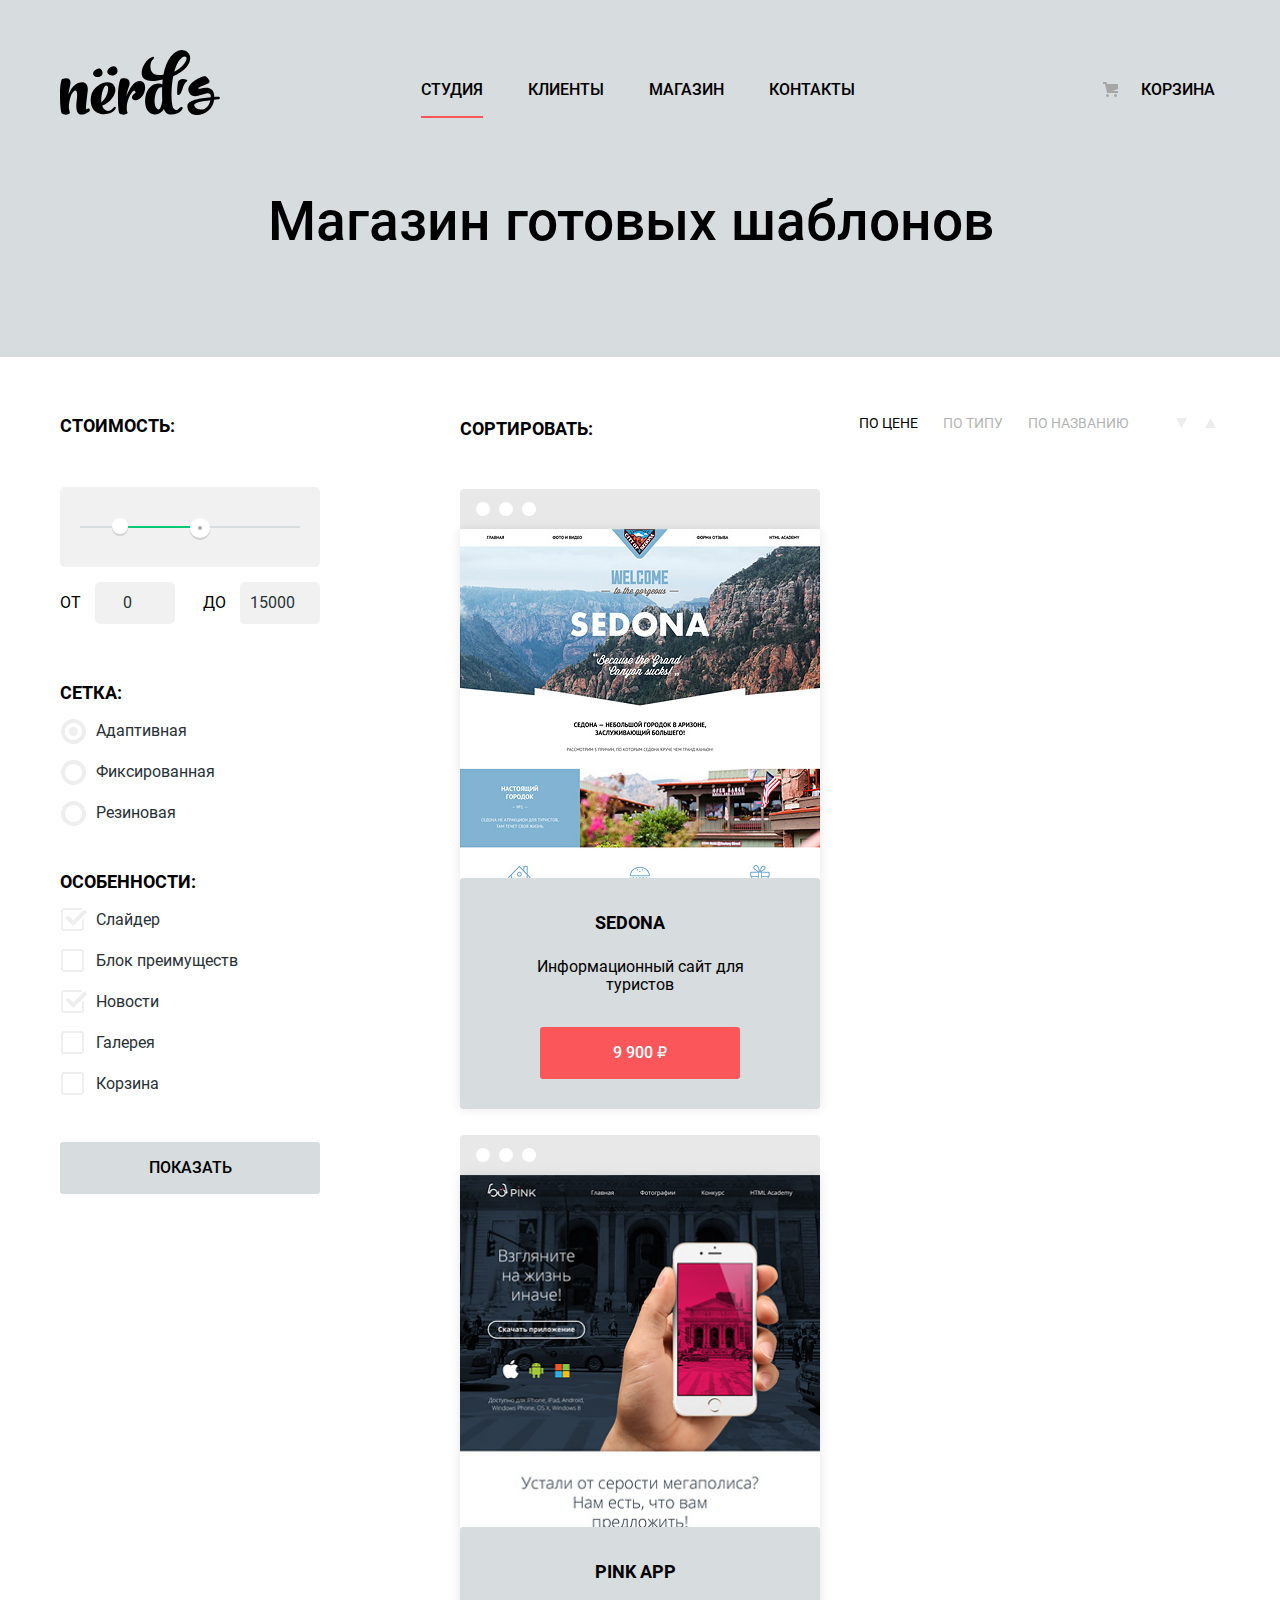
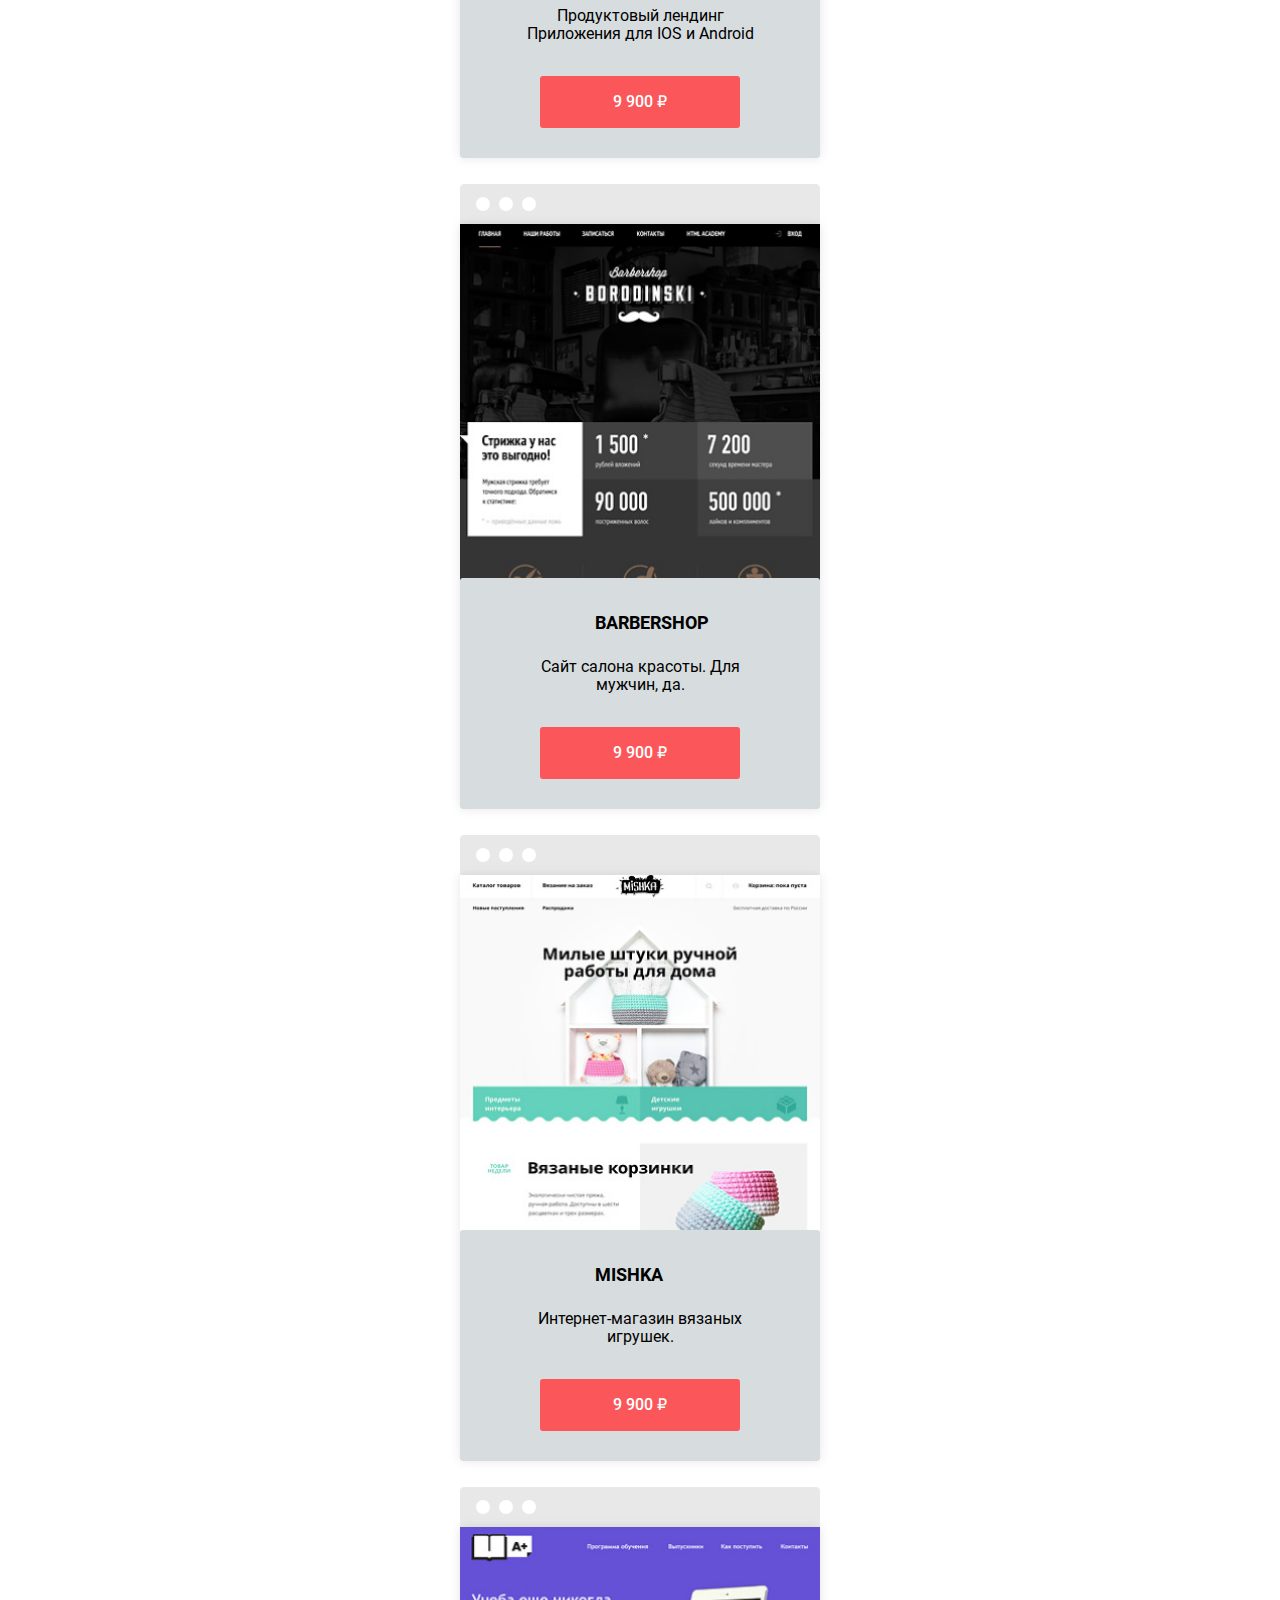
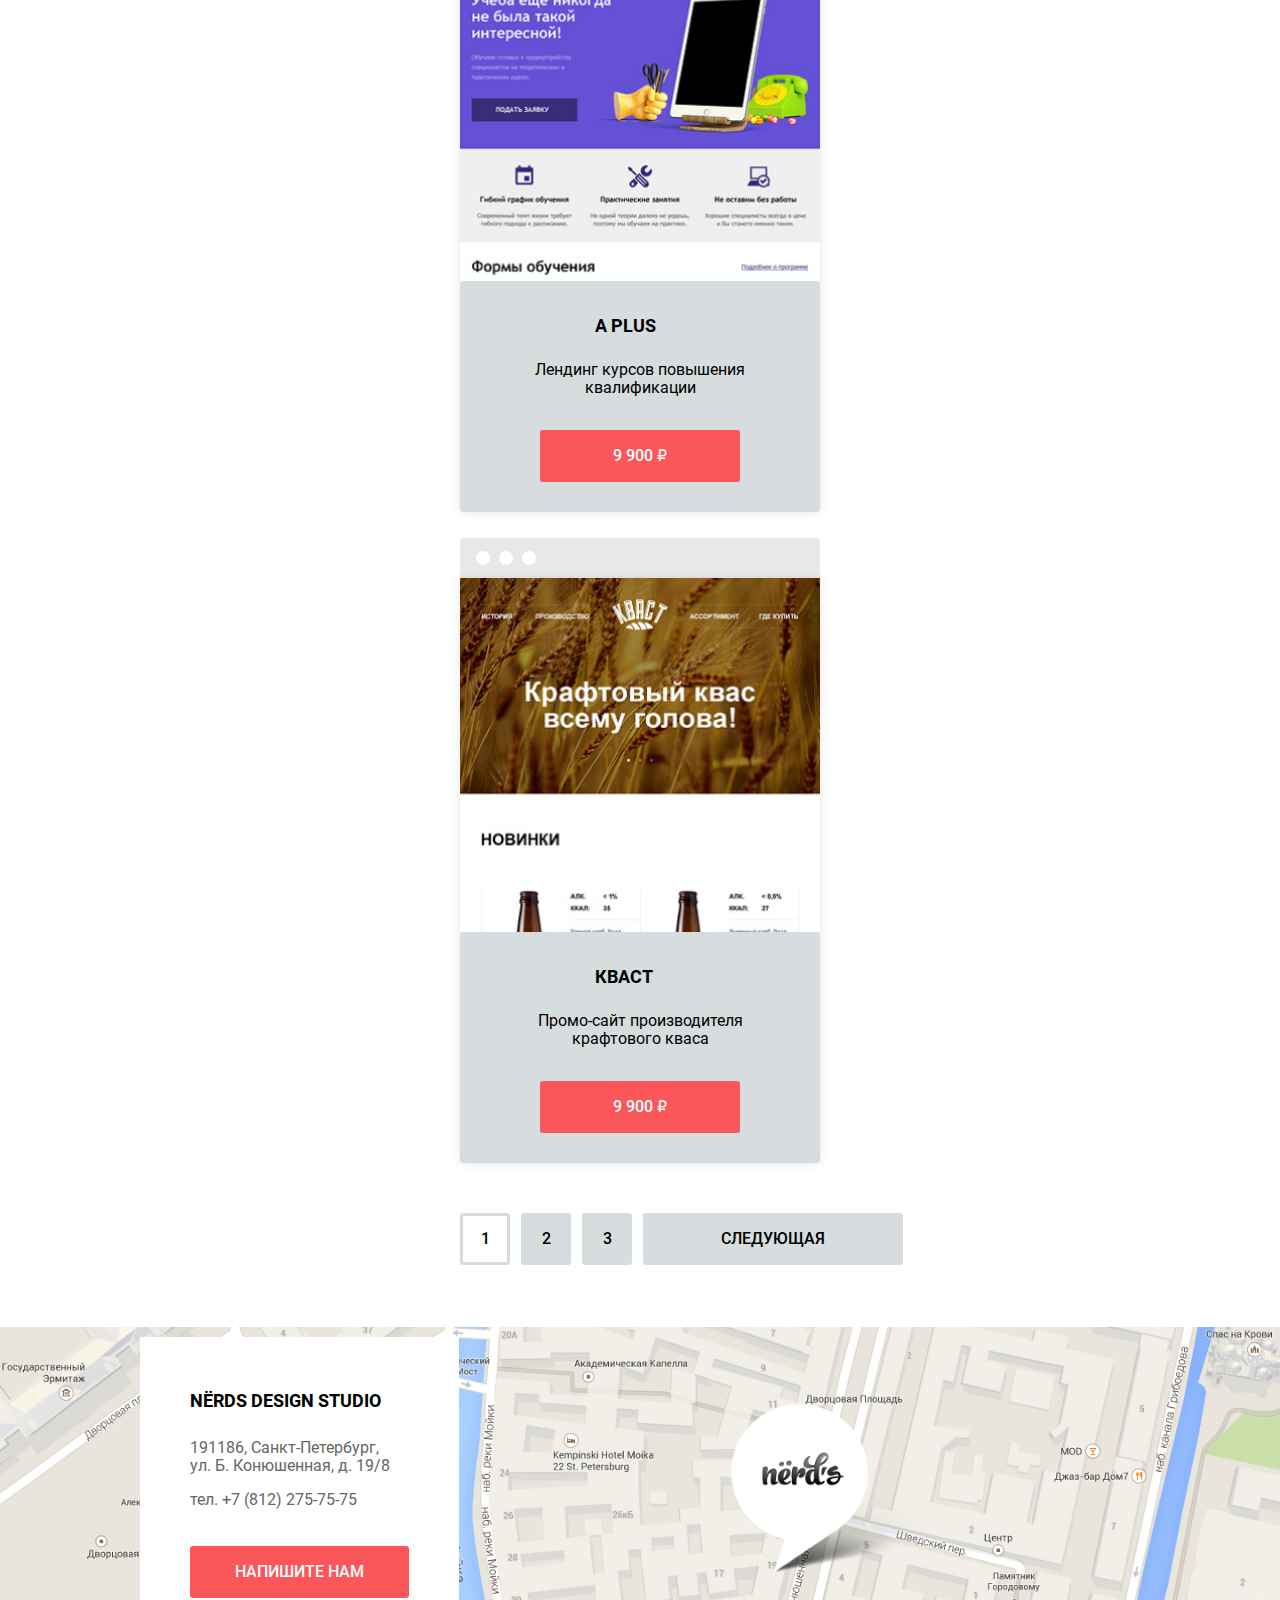
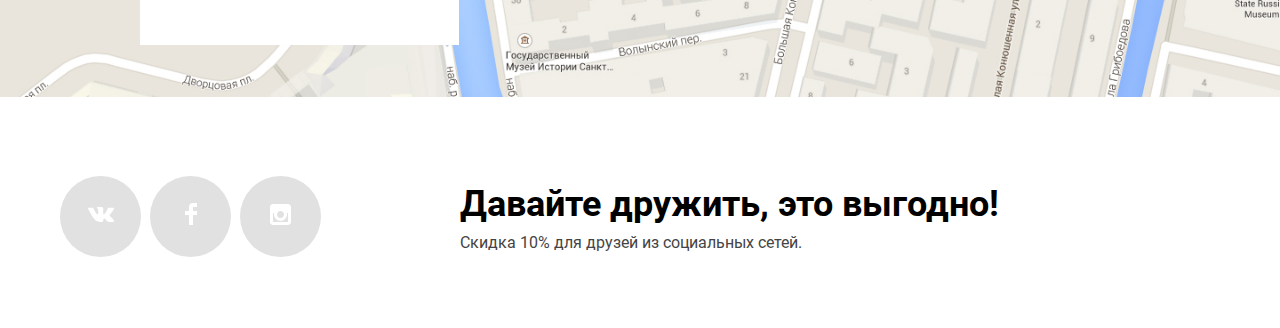
==== inner.html @ bb7cb097 "nerds06/10/20" ====
<!DOCTYPE html>
<html class="page" lang="ru">

<head>
  <meta charset="utf-8">
  <meta name="viewport" content="width=device-width, initial-scale=1">
  <title>HTML Academy: Nerds</title>
  <!-- <link href="https://fonts.googleapis.com/css2?family=Roboto:wght@400;500;700&display=swap" rel="stylesheet">  -->
  <link href="css/normalize.css" rel="stylesheet">
  <link href="css/style.css" rel="stylesheet">
</head>

<body>
  <div class="page-body">
    <header class="inner-main-header">
      <div class="width-wrapper">
        <nav class="main-navigation">
          <a class="logo" href="index.html">
            <svg width="160" height="66" xmlns="http://www.w3.org/2000/svg">
              <g>
                <title>background</title>
                <rect fill="none" id="canvas_background" height="402" width="582" y="-1" x="-1" />
              </g>
              <g>
                <title>Layer 1</title>
                <path id="svg_1" fill="black"
                  d="m48.031,24.783c3.651,3.974 11.616,0.375 9.031,-4.922c-1.726,-3.556 -4.312,-2.731 -6.158,-1.82c-3.696,1.779 -4.395,5.047 -2.873,6.742zm-5.926,-2.781c2.376,4.866 -4.937,8.171 -8.292,4.521c-1.398,-1.555 -0.755,-4.56 2.636,-6.193c1.697,-0.836 4.073,-1.596 5.656,1.672zm115.831,28.372c-1.221,0.1592 -2.494,0.2685 -3.715,0.3734l-0.042,0.0036l0,0.056c-2.415,17.364 -26.188,20.231 -26.779,6.599c-0.269,-6.167 11.593,-7.95 23.398,-9.088c0.209,-5.4068 -3.565,-4.1946 -8.15,-2.7221c-4.819,1.5478 -10.533,3.3831 -13.458,-1.8789c-5.019,-9.025 14.632,-17.938 16.728,-16.102c6.353,5.5616 3.482,6.5913 -1.191,8.2674l-0.188,0.0676c-9.49,3.41 -5.791,4.107 -4.511,3.726c7.569,-2.253 14.366,-1.04 14.312,8.317c0.615,-0.0511 1.217,-0.0905 1.814,-0.1296l0,0c0.653,-0.0427 1.298,-0.085 1.943,-0.1414c2.306,-0.215 2.467,2.435 -0.161,2.652zm-7.514,0.756c-9.124,1.028 -17.013,2.436 -16.153,5.355c1.716,5.573 13.577,6.818 16.153,-5.355zm-32.632,-16.9c-0.815,5.65 -0.794,11.651 -0.112,11.688c0.334,0.019 2.304,-0.346 2.939,-1.507c0.609,-1.1176 1.177,-2.6567 1.771,-4.27l0,-0.0001l0,0l0,-0.0001l0,-0.0001l0,-0.0001l0,-0.0001c1.198,-3.2498 2.507,-6.8008 4.495,-7.8165c2.842,-1.451 -8.088,-5.045 -9.093,1.906zm-88.907,28.436c-7.919,5.338 -14.219,4.159 -12.212,-10.848c1.45,-10.904 -0.948,-11.521 -3.122,-9.442c-2.845,2.697 -4.628,9.723 -4.684,16.412c0.25823,1.6071 0.59328,3.2009 1.004,4.776c0.334,1.63 -4.907,3.315 -7.974,1.011c-1.058,-0.785 -1.895,-8.71 -1.895,-19.444c0,-8.824 1.171,-14.895 2.23,-15.175c8.029,-2.191 9.312,1.348 7.583,7.981c-0.68763,2.5973 -1.15429,5.2481 -1.395,7.924c1.673,-4.664 4.071,-8.485 6.803,-10.173c7.416,-4.664 13.605,-2.473 12.434,6.801c-2.007,16.58 -2.174,18.827 -0.39,17.535c2.231,-1.574 3.68,1.238 1.618,2.642zm12.883,2.476c5.41,0.619 11.041,-1.068 13.216,-4.552c1.839,-2.923 0.334,-3.935 -1.785,-1.575c-4.46,5.116 -9.088,2.811 -11.039,-2.36l0.502,-0.168c9.422,-3.766 15.332,-13.994 11.597,-19.783c-5.131,-7.981 -21.188,-0.844 -23.196,10.341c-1.84,10.341 2.955,17.254 10.705,18.097zm-0.389,-11.97c5.855,-4.159 7.806,-13.32 6.189,-15.905c-1.728,-2.697 -5.074,1.517 -6.245,11.746c-0.111,1.461 -0.111,2.865 0.056,4.159zm35.748,-2.121c2.063,-0.675 4.369,-2.552 5.966,-5.059c0.447,-0.703 0.823,-1.335 1.339,-2.98c-0.0625,0.1991 -0.0385,0.1084 0.0209,-0.1167c0.1079,-0.409 0.333,-1.2618 0.3691,-1.6243c0,-0.056 0.056,-0.339 0.112,-0.449c1.225,-6.857 -3.011,-10.736 -8.867,-7.813c-3.289,1.629 -7.359,7.813 -9.812,14.501c0.613,-3.598 1.672,-7.026 2.843,-10.399c2.007,-5.957 -1.728,-8.992 -8.14,-7.249c-1.06,0.281 -3.011,8.093 -3.011,16.917c0,10.734 0.558,16.916 1.617,17.704c3.066,2.36 8.53,0.618 7.973,-0.956c-0.2161,-0.5979 -0.3796,-1.1986 -0.5424,-1.7967l-0.0156,-0.0573c0,-0.169 0,-0.338 -0.055,-0.506c-1.061,-6.971 3.011,-16.635 6.356,-19.221c0.892,-0.731 2.118,-0.225 2.286,1.686c-2.732,1.349 -3.624,3.71 -3.624,4.721c0,2.754 2.787,3.428 5.185,2.698z"
                  clip-rule="evenodd" fill-rule="evenodd" />
                <path id="svg_2" fill="black"
                  d="m113.207,27.161c-0.481,2.4929 -0.853,5.0056 -1.115,7.531c-1.059,10.06 -0.612,18.996 0.613,22.986c0.726,2.137 3.457,4.946 6.078,2.023c2.843,-3.203 5.967,-1.349 2.174,2.416c-2.34,2.305 -6.689,3.878 -11.039,3.428c-3.123,-0.393 -5.018,-2.415 -6.134,-5.505c-0.444,0.898 -0.947,1.685 -1.56,2.302c-2.119,2.193 -4.6851,3.43 -7.9741,3.092c-6.637,-0.73 -10.538,-7.923 -8.699,-18.153c1.952,-10.791 11.3191,-14.725 16.7281,-11.857c0.112,-1.349 0.223,-2.699 0.335,-4.104c0.027,-0.1405 0.041,-0.281 0.055,-0.4215c0.014,-0.1405 0.027,-0.281 0.055,-0.4215c-1.645,0.3617 -3.3,0.6805 -4.9621,0.956c-23.975,3.99 -15.722,-15.569 -9.868,-20.683c6.6361,-5.733 7.36,-1.855 5.297,-0.562c-3.68,2.36 -5.297,15.905 5.241,15.905c1.7291,0 3.3461,-0.112 4.9621,-0.281c3.291,-18.322 13.271,-27.203 21.356,-24.28c8.976,3.26 8.029,17.535 -11.543,25.629zm-10.928,24.393c-0.224,-3.542 -0.224,-7.532 -0.167,-11.636c0,-0.2604 0.015,-0.5206 0.029,-0.7731c0.014,-0.2381 0.027,-0.4695 0.027,-0.6879c-3.3461,-1.518 -6.6351,3.653 -7.4731,10.792c-0.946,8.373 2.7881,12.813 4.908,10.791c1.6171,-1.631 2.4531,-6.803 2.6761,-8.486zm24.086,-43.165c-1.784,-2.642 -8.307,0.562 -12.098,14.332c9.535,-4.554 13.326,-12.422 12.098,-14.332z"
                  clip-rule="evenodd" fill-rule="evenodd" />
              </g>
            </svg>
          </a>
          <ul class="site-navigation">
            <li>
              <a href="index.html" class="main-menu-items current-page">Студия</a>
            </li>
            <li>
              <a href="" class="main-menu-items">Клиенты</a>
            </li>
            <li>
              <a href="" class="main-menu-items">Магазин</a>
            </li>
            <li>
              <a href="" class="main-menu-items contacts">Контакты</a>
            </li>
            <li>
              <a href="" class="main-menu-items cart">Корзина</a>
            </li>
          </ul>
        </nav>
        <p class="header-item">Магазин готовых шаблонов</p>
      </div> <!-- width-wrapper -->
    </header>
    <main>
      <h1 class="visually-hidden">Каталог</h1>
      <div class="page-catalog">
        <section class="filter">
          <h2 class="visually-hidden">Фильтр</h2>
          <form method="get" action="https://echo.htmlacademy.ru">
            <fieldset class="range-item">
              <legend>Стоимость:</legend>
              <div class="range-filter">
                <div class="range-controls">
                  <div class="scale">
                    <div class="bar" style="
               width: 30%;
               margin-left: 20%
             "></div>
                  </div>
                  <button type="button" class="toggle toggle-min" tabindex="0" style="
             left: 20%
           "></button>
                  <div class="toggle toggle-max" tabindex="0" style="
             left: 50%
           "></div>
                </div>
                <div class="price-controls">
                  <label class="min-price">
                    от <input type="number" name="min-price" value="0">
                  </label>
                  <label class="max-price">
                    до <input type="number" name="max-price" value="15000">
                  </label>
                </div>
              </div>
            </fieldset>
            <fieldset class="filter-block">
              <legend class="filter-name">Сетка:</legend>
              <ul class="filter-list filter-list-radio">
                <li class="filter-option filter-option-radio">
                  <input type="radio" name="grid" value="adaptive" id="adaptive" class="filter-item filter-input-radio" checked>
                  <label for="adaptive">Адаптивная</label>
                </li>
                <li class="filter-option filter-option-radio">
                  <input type="radio" name="grid" value="fixed" id="fixed" class="filter-item filter-input-radio">
                  <label for="fixed">Фиксированная</label>
                </li>
                <li class="filter-option filter-option-radio filter-rubber">
                  <input type="radio" name="grid" value="liquid" id="liquid" class="filter-item filter-input-radio">
                  <label for="liquid">Резиновая</label>
              </ul>
            </fieldset>
            <fieldset class="filter-features">
              <legend class="filter-name">Особенности:</legend>
              <ul class="filter-list filter-list-checkbox">
                <li class="filter-option filter-option-checkbox">
                  <input type="checkbox" name="features" value="slider" id="slider" class="filter-item filter-input-checkbox" checked>
                  <label for="slider">Слайдер</label>
                </li>
                <li class="filter-option filter-option-checkbox">
                  <input type="checkbox" name="features" value="array-of-benefits" id="array-of-benefits" class="filter-item filter-input-checkbox">
                  <label for="array-of-benefits">Блок преимуществ</label>
                </li>
                <li class="filter-option filter-option-checkbox">
                  <input type="checkbox" name="features" value="news" id="news" class="filter-item filter-input-checkbox" checked>
                  <label for="news">Новости</label>
                </li>
                <li class="filter-option filter-option-checkbox">
                  <input type="checkbox" name="features" value="gallery" id="gallery" class="filter-item filter-input-checkbox">
                  <label for="gallery">Галерея</label>
                </li>
                <li class="filter-option filter-option-checkbox">
                  <input type="checkbox" name="features" value="cart" id="cart" class="filter-item filter-input-checkbox">
                  <label for="cart">Корзина</label>
                </li>
              </ul>
            </fieldset>
            <button type="submit" class="filter-btn">Показать</button>
          </form>
        </section> <!-- filter -->
        <section class="catalog-results">
          <ul class="sort-by">
            <li>
              <p class="sorting">Сортировать:</p>
            </li>
            <li><a class="sort-by-item current-sort">По цене</a></li>
            <li><a class="sort-by-item">По типу</a></li>
            <li><a class="sort-by-item">По названию</a></li>
            <li class="icon-down"><a href=""><svg class="icon-opacity" xmlns="http://www.w3.org/2000/svg" width="11" height="10" viewBox="0 0 11 10">
                  <path fill="#ededed" d="M5.5 10L0 0h11" /></svg></a></li>
            <li class="icon-up-grey"><a href=""><svg class="icon-opacity" width="11" height="10" viewBox="0 0 11 10" fill="none" xmlns="http://www.w3.org/2000/svg">
                  <path d="M5.5 0L0 10H11L5.5 0Z" fill="#ededed" />
                </svg>
              </a></li>
          </ul>
          <ul class="catalog-list">
            <li class="catalog-item">
              <img src="img/img-sedona-catalog.png" width="360" height="576" alt="Логотип Sedona" class="catalog-image">
              <div class="catalog-block">
                <a href="">
                  <h2 class="catalog-header">sedona</h2>
                </a>
                <p class="catalog-text">Информационный сайт для туристов</p>
                <a href="" class="catalog-price">9 900 ₽<a>
              </div>
            </li>
            <li class="catalog-item">
              <img src="img/img-pink-catalog.png" width="360" height="576" alt="Логотип Pink" class="catalog-image">
              <div class="catalog-block">
                <a href="">
                  <h2 class="catalog-header">pink app</h2>
                </a>
                <p class="catalog-text">Продуктовый лендинг Приложения для IOS и Android</p>
                <a href="" class="catalog-price">9 900 ₽<a>
              </div>
            </li>
            <li class="catalog-item">
              <img src="img/img-barbershop-catalog.png" width="360" height="582" alt="Логотип Barbershop" class="catalog-image">
              <div class="catalog-block">
                <a href="">
                  <h2 class="catalog-header">barbershop</h2>
                </a>
                <p class="catalog-text">Сайт салона красоты. Для мужчин, да.</p>
                <a href="" class="catalog-price">9 900 ₽<a>
              </div>
            </li>
            <li class="catalog-item">
              <img src="img/img-mishka-catalog.png" width="360" height="580" alt="Логотип Mishka" class="catalog-image">
              <div class="catalog-block">
                <a href="">
                  <h2 class="catalog-header">mishka</h2>
                </a>
                <p class="catalog-text">Интернет-магазин вязаных игрушек.</p>
                <a href="" class="catalog-price">9 900 ₽<a>
              </div>
            </li>
            <li class="catalog-item">
              <img src="img/img-aplus-catalog.png" width="360" height="582" alt="Логотип Aplus" class="catalog-image">
              <div class="catalog-block">
                <a href="">
                  <h2 class="catalog-header">a plus</h2>
                </a>
                <p class="catalog-text">Лендинг курсов повышения квалификации</p>
                <a href="" class="catalog-price">9 900 ₽<a>
              </div>
            </li>
            <li class="catalog-item">
              <img src="img/img-kvast-catalog.png" width="360" height="580" alt="Логотип Kvast" class="catalog-image">
              <div class="catalog-block">
                <a href="">
                  <h2 class="catalog-header">кваст</h2>
                </a>
                <p class="catalog-text">Промо-сайт производителя крафтового кваса</p>
                <a href="" class="catalog-price">9 900 ₽<a>
              </div>
            </li>
          </ul>
          <ul class="pagination-list">
            <li>
              <a href="#" class="pagination-item-current">1</a>
            </li>
            <li>
              <a href="#" class="pagination-item">2</a>
            </li>
            <li>
              <a href="#" class="pagination-item">3</a>
            </li>
            <li>
              <a href="#" class="pagination-item-next">Следующая</a>
            </li>
          </ul>
        </section> <!-- catalog results -->
      </div> <!-- page catalog -->
      <section class="map-inner-page">
        <section class="info-box">
          <h2 class="info-box-item">nёrds design studio</h2>
          <p class="info-text">191186, Санкт-Петербург, ул.&nbsp;Б.&nbsp;Конюшенная, д. 19/8</p>
          <a href="tel:+78122757575" class="superphone">тел. +7 (812) 275-75-75</a>
          <a href="" class="write-us-btn">напишите нам</a>
        </section>
        <h2 class="visually-hidden">Как до нас добраться (карта)</h2>
        <img src="img/group-map.png" width="1440" height="416" alt="191186, Санкт-Петербург, ул. Б. Конюшенная, д. 19/8">
        <button type="button" class="visually-hidden">Закрыть</button>
      </section>
    </main>
    <footer>
      <div class="container-footer">
        <div>
          <ul class="social-nets">
            <li class="social-button">
              <a href="">
                <span class="visually-hidden">Вконтакте</span>
                <svg width="26" height="15" xmlns="http://www.w3.org/2000/svg">
                  <g>
                    <title>background</title>
                    <rect fill="none" id="canvas_background" height="402" width="582" y="-1" x="-1" />
                  </g>
                  <g>
                    <title>Layer 1</title>
                    <path id="svg_1"
                      d="m16.138,11.51c0.956,-0.309 2.18,2.04 3.483,2.939c0.978,0.681 1.727,0.534 1.727,0.534l3.473,-0.05s1.815,-0.112 0.957,-1.554c-0.071,-0.12 -0.503,-1.069 -2.585,-3.022c-2.177,-2.043 -1.882,-1.712 0.739,-5.244c1.597,-2.153 2.236,-3.468 2.036,-4.028c-0.192,-0.539 -1.365,-0.399 -1.365,-0.399l-3.913,0.027c-0.381,0.001 -0.704,0.119 -0.851,0.515c-0.003,0.004 -0.621,1.666 -1.445,3.079c-1.741,2.989 -2.436,3.148 -2.724,2.961c-0.661,-0.433 -0.494,-1.737 -0.494,-2.664c0,-2.897 0.432,-4.105 -0.846,-4.417c-0.427,-0.104 -0.739,-0.172 -1.828,-0.182c-1.392,-0.021 -2.574,0 -3.244,0.329c-0.445,0.223 -0.786,0.712 -0.579,0.74c0.26,0.035 0.843,0.16 1.155,0.586c0.401,0.552 0.389,1.789 0.389,1.789s0.229,3.411 -0.54,3.834c-0.528,0.29 -1.25,-0.302 -2.803,-3.016c-0.793,-1.388 -1.392,-2.922 -1.392,-2.922s-0.116,-0.285 -0.326,-0.441c-0.25,-0.185 -0.6,-0.244 -0.6,-0.244l-3.714,0.024s-0.558,0.016 -0.763,0.262c-0.182,0.218 -0.015,0.668 -0.015,0.668s2.909,6.881 6.203,10.347c3.02,3.182 6.452,2.971 6.452,2.971l1.555,0s0.469,-0.054 0.709,-0.312c0.224,-0.24 0.214,-0.691 0.214,-0.691s-0.031,-2.109 0.935,-2.419z"
                      fill="#FFF" />
                  </g>
                </svg>
              </a>
            </li>
            <li class="social-button">
              <a href="">
                <span class="visually-hidden">Facebook</span>
                <svg width="12" height="22" xmlns="http://www.w3.org/2000/svg">
                  <g>
                    <title>background</title>
                    <rect fill="none" id="canvas_background" height="402" width="582" y="-1" x="-1" />
                  </g>
                  <g>
                    <title>Layer 1</title>
                    <path id="svg_1" d="m12,4l0,-4l-4,0a4,4 0 0 0 -4,4l0,4l-4,0l0,4l4,0l0,10l4,0l0,-10l4,0l0,-4l-4,0l0,-4l4,0z" fill="#FFF" />
                  </g>
                </svg>
              </a>
            </li>
            <li class="social-button">
              <a href="" class="social-logo">
                <span class="visually-hidden">Instagram</span>
                <svg width="21" height="21" xmlns="http://www.w3.org/2000/svg">
                  <g>
                    <title>background</title>
                    <rect fill="none" id="canvas_background" height="402" width="582" y="-1" x="-1" />
                  </g>
                  <g>
                    <title>Layer 1</title>
                    <path id="svg_1"
                      d="m18,0l-15,0c-1.65,0 -3,1.35 -3,3l0,15c0,1.65 1.35,3 3,3l15,0c1.65,0 3,-1.35 3,-3l0,-15c0,-1.65 -1.35,-3 -3,-3zm-7.5,7c1.93,0 3.5,1.57 3.5,3.5s-1.57,3.5 -3.5,3.5s-3.5,-1.57 -3.5,-3.5s1.57,-3.5 3.5,-3.5zm7.5,11l-15,0l0,-9l1.181,0a6.504,6.504 0 0 0 -0.181,1.5a6.5,6.5 0 1 0 13,0a6.45,6.45 0 0 0 -0.181,-1.5l1.181,0l0,9zm-7.5,-22l-4,0l0,7l4,0l0,4l0,-11z"
                      fill="#FFF" />
                  </g>
                </svg>
              </a>
            </li>
          </ul>
        </div>
        <div class="promo-taglines">
          <p class="footer-tagline-inner">Давайте дружить, это выгодно!</p>
          <p class="footer-promo">Скидка 10% для друзей из социальных сетей.</p>
        </div>
      </div> <!-- container-footer   -->
    </footer>
    <div class="pop-up">
      <button type="button" class="pop-up-close" aria-label="Закрыть"></button>
      <form action="https://echo.htmlacademy.ru" method="post">
        <h2 class="modal-text">Напишите нам</h2>
        <div class="pop-up-container">
          <p class="appointment-item pop-up-block">
            <label for="name" class="pop-up-item">Ваше имя:</label>
            <input type="text" id="name" name="name" placeholder="Имя Фамилия">
          </p>
          <p class="pop-up-block pop-up-email">
            <label for="email" class="pop-up-item">Ваш e-mail:</label>
            <input type="email" id="email" name="email" placeholder="email@example.com">
          </p>
          <p class="pop-up-block pop-up-text">
            <label for="letter" class="pop-up-item">Текст письма:</label>
            <textarea id="letter" name="letter" placeholder="В свободной форме" rows="5" cols="5"></textarea>
          </p>
        </div>
        <button type="submit" class="send-btn">Отправить</button>
      </form>
    </div>
  </div> <!-- class="page-body" -->
</body>

</html>
---- css/style.css ----
@font-face {
  font-family: 'Roboto';
  font-style: normal;
  font-weight: 400;
  src:
    /* local('Roboto'), */
    url('../fonts/roboto.woff2') format('woff2'),
    url('../fonts/roboto.woff') format('woff');
}

@font-face {
  font-family: 'Roboto';
  font-style: normal;
  font-weight: 500;
  src:
    /* local('Roboto Medium'), */
    url('../fonts/robotomedium.woff2') format('woff2'),
    url('../fonts/robotomedium.woff') format('woff');
}

@font-face {
  font-family: 'Roboto';
  font-style: normal;
  font-weight: 700;
  src:
    /* local('Roboto Bold'), */
    url('../fonts/robotobold.woff2') format('woff2'),
    url('../fonts/robotobold.woff') format('woff');
}

:root {
  --basic-red: #FB565A;
  --red: #E74246;
  --dark-red: #D7373B;
  --basic-green: #00CA74;
  --green: #00BC6C;
  --dark-green: #00AA62;
  --basic-yellow: #EFC84A;
  --yellow: #EAB534;
  --dark-yellow: #E5A722;
  --white: #FFFFFF;
  --black: #000000;
  --antracit: #283136;
  --basic-grey: #EEEEEE;
  --grey: #DFDFDF;
  --basic-grey: #D7DCDE;
  --dark-grey: #D5D5D5;
  --telegrey: #888888;
  --light-grey: #E1E1E1;
  --silver: #B4B9BB;
  --super-grey: #DBDBDB;
  --dark-blue: #444444;
  --perlamutr: #A6A6A6;
  --mouse-grey: #666666;
  --blue-elise: #f1f1f1;
  --aluminium: #ababab;
  --light-telegrey: #cfcfcf;
}

body {
  min-width: 1280px;
  margin: 0;
  padding: 0;
  font-family: "Roboto", "Arial", sans-serif;
  font-size: 16px;
  line-height: 18px;
  color: var(--black);
  background-color: var(--white);
}

a {
  text-decoration: none;
}

img {
  max-width: 100%;
  height: auto;
}

.page-body {
  min-height: 100%;
  display: grid;
  grid-template-rows: min-content 1fr min-content;
  align-content: start;
}

.main-header {
  background-color: var(--basic-grey);
}

.main-navigation {
  display: grid;
  grid-template-columns: 160px 1fr;
  column-gap: 201px;
  margin-left: auto;
  margin-right: auto;
  margin-top: 49px;
  margin-bottom: 0px;
  max-width: 1160px;
}

.logo {
  width: 160px;
  height: 65px;
}

.logo:active path {
  fill: var(--perlamutr);
}

.logo-item:hover path {
  fill: var(--black);
}

.logo-item:active path {
  fill: var(--perlamutr);
}

.site-navigation {
  list-style: none;
  display: flex;
  padding: 0px;
  margin: 0px;
}

.inner-main-header {
  background-color: var(--basic-grey);
  margin: 0px;
  padding: 0px;
}

.main-menu-items {
  font-size: 16px;
  line-height: 30px;
  text-transform: uppercase;
  font-weight: 500;
  display: block;
  color: var(--black);
}

.main-menu-items:hover {
  font-size: 16px;
  line-height: 30px;
  text-transform: uppercase;
  font-weight: 500;
  color: var(--basic-red);
}

.main-menu-items:active {
  font-size: 16px;
  line-height: 30px;
  text-transform: uppercase;
  font-weight: 500;
  opacity: 0.3;
}

.main-menu-current: {
  font-size: 16px;
  line-height: 30px;
  text-transform: uppercase;
  font-weight: 500;
  border-bottom: 2px solid var(--basic-red);
}

.current-page {
  position: relative;
}

.current-page::after {
  position: absolute;
  background-color: var(--basic-red);
  display: block;
  content: "";
  width: 100%;
  height: 2px;
  bottom: -13px;
  left: 0px;
  display: block;
}

.about-company-btn {
  text-align: center;
  display: inline-block;
  width: 240px;
  height: 100%;
  text-transform: uppercase;
  color: var(--white);
  background: var(--basic-red);
  border-radius: 3px;
  margin-bottom: 80px;
  box-sizing: border-box;
  padding-top: 17px;
  padding-bottom: 17px;
  font-weight: 500;
  vertical-align: baseline;
}

.about-company-btn:hover {
  background: var(--red);
}

.about-company-btn:active {
  background: var(--dark-red);
}

.main-wrapper {
  background-color: var(--basic-grey);
  margin-top: 0px;
}

.width-wrapper {
  margin-left: auto;
  margin-right: auto;
  max-width: 1160px;
}

.products {
  max-width: 1160px;
  margin-left: auto;
  margin-right: auto;
  margin-top: 0px;
  padding-top: 77px;
}

.product-list {
  display: grid;
  grid-template-columns: 1fr 1fr 1fr;
  list-style: none;
  column-gap: 39px;
  padding: 0px;
  margin: 0px;
}

.product-item {
  display: flex;
  flex-direction: column;
  max-width: 300px;
  margin: 0px;
  padding: 0px;
}

.advantage-btn {
  display: inline-block;
  width: 160px;
  height: 100%;
  text-align: center;
  text-transform: uppercase;
  border-radius: 3px;
  color: var(--white);
  margin-top: 32px;
  box-sizing: border-box;
  padding-top: 17px;
  padding-bottom: 17px;
  font-weight: 500;
  vertical-align: baseline;
}

.advantage-btn-red {
  background: var(--basic-red);
}

.advantage-btn-red:hover {
  background: var(--red);
}

.advantage-btn-red:active {
  background: var(--dark-red);
}

.advantage-btn-green {
  background: var(--basic-green);
}

.advantage-btn-green:hover {
  background: var(--green);
}

.advantage-btn-green:active {
  background: var(--dark-green);
}

.advantage-btn-yellow {
  background: var(--basic-yellow);
}

.advantage-btn-yellow:hover {
  background: var(--yellow);
}

.advantage-btn-yellow:active {
  background: var(--dark-yellow);
}

.social-button {
  width: 81px;
  height: 81px;
  background-color: var(--light-grey);
  border-radius: 50%;
  display: flex;
  justify-content: center;
  align-items: center;
}

.social-button:hover {
  background: var(--red);
}

.social-button:active {
  background: var(--dark-red);
}

.social-button:active path {
  fill: var(--basic-grey);
}

.close-btn {
  background: var(--basic-red);
  opacity: 0.6;
}

.close-btn:hover {
  background: var(--basic-red);
}

.close-btn:active {
  background: var(--basic-red);
  opacity: 0.3;
}

.appointment-item input {
  background-color: var(--white);
  border: 2px solid var(--basic-grey);
  border-radius: 3px;
}

.appointment-item input:hover {
  border-color: var(--silver);
}

.appointment-item input:focus {
  border-color: var(--black);
}

.appointment-item input:invalid {
  border-color: var(--red);
  color: var(--red);
}

.filter-btn {
  background-color: var(--basic-grey);
  border-radius: 3px;
  display: inline-block;
  width: 260px;
  height: 100%;
  margin-top: 27px;
  border-radius: 3px;
  font-weight: 500;
  font-size: 16px;
  line-height: 18px;
  text-transform: uppercase;
  border: none;
  vertical-align: baseline;
    padding-bottom: 17px;
      padding-top: 17px;
}

.filter-btn:hover {
  background-color: var(--grey);
  border-radius: 3px;
}

.filter-btn:active {
  background-color: var(--dark-grey);
  border-radius: 3px;
  opacity: 0.3;
}

.filter-item {
  font-size: 16px;
  line-height: 20px;
  color: var(--antracit);
  opacity: 0.6;
  display: none;
}

.filter-item:hover {
  color: var(--antracit);
}

.filter-item:invalid {
  color: var(--antracit);
  opacity: 0.3;
}

.pagination-list {
  list-style: none;
  display: flex;
  width: 443px;
  padding-top: 0px;
  padding-bottom: 0px;
  padding-left: 0px;
  padding-right: 0px;
  margin-bottom: 0px;
  margin-top: 50px;
}

.pagination-item-current {
  background-color: var(--white);
  border: 3px solid var(--super-grey);
  border-radius: 3px;
  display: inline-block;
  width: 50px;
  height: 100%;
  margin-right: 11px;
  color: var(--black);
  text-align: center;
  box-sizing: border-box;
  padding-top: 14px;
  padding-bottom: 14px;
  font-weight: 500;
  vertical-align: baseline;
}

.pagination-item {
  background-color: var(--basic-grey);
  border-radius: 3px;
  display: inline-block;
  width: 50px;
  height: 100%;
  margin-right: 11px;
  color: var(--black);
  text-align: center;
  box-sizing: border-box;
  padding-top: 17px;
  padding-bottom: 17px;
  font-weight: 500;
  vertical-align: baseline;
}

.pagination-item-next {
  background-color: var(--basic-grey);
  border-radius: 3px;
  display: inline-block;
  height: 100%;
  width: 260px;
  color: var(--black);
  text-align: center;
  box-sizing: border-box;
  padding-top: 17px;
  padding-bottom: 17px;
  text-transform: uppercase;
  font-weight: 500;
  vertical-align: baseline;
}

.pagination-item-next:hover {
  background-color: var(--grey);
  border-radius: 3px;
}

.pagination-item-next:active {
  background-color: var(--dark-grey);
  border-radius: 3px;
  opacity: 0.3;
}

.pagination-item:hover {
  background-color: var(--grey);
  border-radius: 3px;
}

.pagination-item:active {
  background-color: var(--dark-grey);
  border-radius: 3px;
  opacity: 0.3;
}

.sort-by {
  list-style: none;
  display: flex;
  padding: 0px;
  margin-top: 0;
  width: 760px;
}

.sort-by li:nth-of-type(2) {
  margin-left: 266px;
  margin-right: 25px;
}

.sort-by li:nth-of-type(3) {
  margin-right: 25px;
}

.sorting {
  display: inline-block;
  font-weight: bold;
  font-size: 18px;
  line-height: 30px;
  text-transform: uppercase;
  /* width: 134px; */
  margin: 0px;
  padding: 0px;
  vertical-align: top;
}

.sort-by-item {
  font-size: 14px;
  line-height: 18px;
  text-transform: uppercase;
  opacity: 0.3;
  display: inline-block;
  vertical-align: baseline;
}

.sort-by-item:hover {
  opacity: 0.6;
}

.sort-by-item:active {
  opacity: 1.0;
}

.current-sort {
  opacity: 1.0;
}

.visually-hidden {
  display: none;
}

.principles {
  padding-top: 80px;
  margin-top: 0px;
  margin-bottom: 0;
  font-weight: 500;
  font-size: 55px;
  line-height: 55px;
  max-width: 520px;
}

.tagline {
  color: var(--antracit);
  font-size: 16px;
  line-height: 24px;
  margin: 0px;
  padding: 0px;
  max-width: 420px;
}

.slide-tagline {
  padding-top: 25px;
  padding-bottom: 40px;
}

.product-type {
  font-weight: bold;
  font-size: 24px;
  line-height: 30px;
  text-transform: uppercase;
  margin-top: 25px;
  margin-bottom: 16px;
  margin-left: 0;
  margin-right: 0;
}

.about-company {
  font-weight: 500;
  font-size: 45px;
  line-height: 45px;
  margin-top: 155px;
  margin-bottom: 34px;
  position: relative;
}

.about-company::before {
  position: absolute;
  background-color: var(--basic-grey);
  display: block;
  content: "";
  width: 1158px;
  height: 2px;
  top: -70px;
  left: 0px;
}

.img-item {
  margin-top: 121px;
}

.services {
  font-weight: bold;
  font-size: 16px;
  line-height: 24px;
  text-transform: uppercase;
  margin-top: 40px;
  margin-bottom: 23px;
}

.approach {
  font-weight: bold;
  font-size: 16px;
  line-height: 24px;
  text-transform: uppercase;
  text-align: center;
}

.figure {
  font-weight: bold;
  font-size: 45px;
  line-height: 64px;
  margin-bottom: 10px;
}

.percent {
  font-weight: bold;
  font-size: 26px;
  line-height: 40px;
}

.footer-tagline-inner {
  font-weight: bold;
  font-size: 36px;
  line-height: 36px;
  margin-top: 85px;
  margin-bottom: 10px;
}

.footer-tagline-main {
  font-weight: bold;
  font-size: 36px;
  line-height: 36px;
  margin-top: 70px;
  margin-bottom: 10px;
}

.footer-promo {
  color: var(--dark-blue);
  font-size: 16px;
  line-height: 22px;
  margin-bottom: 74px;
  margin-top: 0px;
  padding: 0px;
}

.header-item {
  font-weight: 500;
  font-size: 55px;
  line-height: 55px;
  margin-left: 208px;
  margin-top: 80px;
  margin-bottom: 108px;
  max-width: 1160px;
}

.filter-name {
  font-weight: bold;
  font-size: 18px;
  line-height: 30px;
  text-transform: uppercase;
  padding-left: 0px;
  margin-bottom: 13px;
}

.cart {
  position: relative;
}

.cart::before {
  content: url("../img/cart-icon.svg");
  position: absolute;
  width: 15px;
  height: 15px;
  top: 2px;
  right: 97px;
}

.index-columns {
  display: grid;
  list-style: none;
  column-gap: 149px;
  grid-template-columns: 651px 360px;
}

.approach {
  font-weight: bold;
  font-size: 16px;
  line-height: 24px;
  text-transform: uppercase;
  text-align: center;
  margin-top: 37px;
  margin-bottom: 31px;
}

.feature-items {
  display: grid;
  grid-template-columns: 119px 120px 1fr;
  list-style: none;
  padding: 0px;
  margin: 0px;
}

.approach-items {
  display: flex;
  flex-direction: column;
  text-align: left;
  color: var(--antracit);
  font-size: 16px;
  line-height: 18px;
  padding: 0px;
  margin: 0px;
}

.percent {
  vertical-align: top;
}

.tagline-list {
  list-style: none;
}

.tag-items {
  margin-bottom: 24px;
  position: relative;
}

.tag-items::before {
  position: absolute;
  background-color: var(--basic-red);
  display: block;
  content: "";
  width: 25px;
  height: 2px;
  top: 10px;
  left: -40px;
}

.tagline-list:last-child {
  margin-bottom: 121px;
}

.logo-list {
  list-style: none;
  display: flex;
  flex-wrap: wrap;
  justify-content: space-between;
  padding: 0px;
  margin: 0px;
}

.logo-item {
  width: 23%;
  height: 100px;
  display: flex;
  justify-content: center;
  align-items: center;
  position: relative;
}

.logo-block {
  opacity: 0.2;
}

.logo-block:hover {
  opacity: 1;
}

.logo-block:active {
  opacity: 0.1;
}

.logo-item::after {
  position: absolute;
  background-color: var(--basic-grey);
  display: block;
  content: "";
  width: 52px;
  height: 2px;
  top: 40px;
  right: -40px;
  transform: rotate(-90deg);
}

.logo-item:last-of-type::after {
  display: none;
}

.logo-item:first-child::before {
  position: absolute;
  background-color: var(--basic-grey);
  display: block;
  content: "";
  width: 1158px;
  height: 2px;
  top: -45px;
  left: 0px;
}

.container-footer {
  display: grid;
  grid-template-columns: 261px 1fr;
  column-gap: 139px;
  margin-left: auto;
  margin-right: auto;
  max-width: 1160px;
  align-items: center;
}

.social-nets {
  display: flex;
  list-style: none;
  justify-content: space-between;
  padding: 0px;
  margin-top: 20px;
}

.slider-list {
  list-style: none;
  margin: 0;
  padding: 0;
}

.slider {
  position: relative;
}

.slide {
  display: none;
}

.slide-current {
  display: block;
}

.page-catalog {
  display: grid;
  grid-template-columns: 260px 1fr;
  column-gap: 140px;
  margin-left: auto;
  margin-right: auto;
  padding-top: 57px;
  max-width: 1160px;
  margin-bottom: : 0px;
  padding-bottom: 0px;
}

.catalog-results {
  display: flex;
  flex-direction: column;
  padding: 0px;
  margin: 0px;
}

.catalog-list {
  list-style: none;
  display: grid;
  grid-template-columns: 360px 360px;
  column-gap: 38px;
  row-gap: 66px;
  padding-top: 69px;
  padding-left: 0px;
  padding-right: 0px;
  padding-bottom: 0px;
  margin: 0px;
  width: 760px;
  height: auto;
}

/* .catalog-image {
  display: block;
  height: 100%;
   width: auto;
  position: relative;
} */
.catalog-block {
  /* display: none; */
  position: absolute;
  bottom: 0px;
  left: 0px;
  width: 360px;
  height: 231px;
  background-color: var(--basic-grey);
  border-radius: 3px;
}

.catalog-item {
  background-color: var(--basic-extra-light);
  box-shadow: 0 0 10px rgba(0, 0, 0, 0.1);
  display: block;
  height: 100%;
   width: auto;
  position: relative;
}

.catalog-item::before {
  position: absolute;
  content: url("../img/browser.svg");
  top: -40px;
  right: 0px;
  opacity: 0.12;
}

.catalog-item:hover::before {
  opacity: 1.0;
}

.range-item {
  margin: 0;
  padding: 0;
  border: none;
}

.range-filter {
  width: 260px;
  margin-top: 49px;
}

.range-item legend {
  font-size: 18px;
  line-height: 24px;
  text-transform: uppercase;
  font-weight: 700;
}

.range-controls {
  position: relative;
  height: 41px;
  margin-bottom: 15px;
  padding-top: 39px;
  padding-right: 20px;
  padding-left: 20px;
  background-color: var(--blue-elise);
  border-radius: 5px;
}

.scale {
  height: 2px;
  background: var(--basic-grey);
}

.bar {
  width: 70%;
  height: 2px;
  background: var(--basic-green);
}

.toggle {
  position: absolute;
  top: 31px;
  left: 0;
  width: 4px;
  height: 4px;
  padding: 0;
  border: 8px solid var(--white);
  background-color: var(--aluminium);
  border-radius: 50%;
  box-shadow: 0 2px 1px 0 var(--light-telegrey);
  cursor: pointer;
}

.toggle-min {
  left: 18px;
}

.toggle-max {
  left: 160px;
}

.price-controls {
  display: flex;
  justify-content: space-between;
}

.price-controls label {
  text-transform: uppercase;
  font-family: "Roboto", "Arial", sans-serif;
  font-size: 16px;
  line-height: 22px;
}

.price-controls input {
  width: 60px;
  padding: 10px;
  margin-left: 10px;
  text-align: center;
  color: #283136;
  border: none;
  border-radius: 5px;
  background: var(--blue-elise);
  font-family: inherit;
  font-size: inherit;
  line-height: 22px;
}

.filter-list {
  list-style: none;
  font-size: 16px;
  line-height: 19px;
  padding: 0px;
  margin: 0px;
}

.filter-list-radio {
  display: flex;
  flex-direction: column;
  justify-content: space-between;
  width: 190px;
  padding: 0px;
  margin: 0px;
}

.filter-list-checkbox {
  display: flex;
  flex-direction: column;
  justify-content: space-between;
  width: 190px;
  padding: 0px;
  margin: 0px;
}

.filter-option {
  font-size: 16px;
  line-height: 19px;
  color: var(--antracit);
  padding-left: 36px;
  margin-bottom: 22px;
}

.filter-rubber {
  margin-bottom: 15px;
}

.filter-option label {
  position: relative;
  display: block;
  cursor: pointer;
}

.filter-input-checkbox+label::before {
  content: url("../img/checkbox-off.svg");
  position: absolute;
  top: -2px;
  left: -35px;
  width: 23px;
  height: 23px;
}

.filter-input-checkbox:checked+label::before {
  content: url("../img/checkbox-on.svg");
  position: absolute;
  top: -2px;
  left: -35px;
  width: 23px;
  height: 23px;
}

.filter-input-checkbox:checked+label:hover::before {
  content: url("../img/checkbox-on-hover.svg");
  position: absolute;
  top: -2px;
  left: -35px;
  width: 23px;
  height: 23px;
}

.filter-input-checkbox+label:hover::before {
  content: url("../img/checkbox-off-hover.svg");
  position: absolute;
  top: -2px;
  left: -35px;
  width: 23px;
  height: 23px;
}

.filter-input-radio+label::before {
  content: url("../img/radio-off.svg");
  position: absolute;
  top: -2px;
  left: -35px;
  width: 23px;
  height: 23px;
}

.filter-input-radio+label:hover::before {
  content: url("../img/radio-off-hover.svg");
  position: absolute;
  top: -2px;
  left: -35px;
  width: 23px;
  height: 23px;
}

.filter-input-radio:checked+label::before {
  content: url("../img/radio-on.svg");
  position: absolute;
  top: -2px;
  left: -35px;
  width: 23px;
  height: 23px;
}

.filter-input-radio:checked+label:hover::before {
  content: url("../img/radio-on-hover.svg");
  position: absolute;
  top: -2px;
  left: -35px;
  width: 23px;
  height: 23px;
}

.values {
  color: var(--antracit);
  font-size: 16px;
  line-height: 24px;
}

.site-navigation li {
  padding-top: 26px;
}

.site-navigation li:not(:nth-of-type(5)) {
  margin-right: 45px;
}

.site-navigation li:nth-of-type(4) {
  margin-right: 286px;
}

.slider-controls {
  position: absolute;
  bottom: 98px;
  right: 530px;
  z-index: 20;
  display: flex;
  width: 96px;
  justify-content: space-around;
}

.slider-controls button {
  padding: 0;
  width: 18px;
  height: 18px;
  background-color: var(--white);
  border: 2px solid var(--white);
  border-radius: 50%;
  cursor: pointer;
}

.slider-controls .current {
  background-color: var(--white);
  background-image: url("../img/ellipse.svg");
  background-position: center;
  background-repeat: no-repeat;
}

.site-wrapper {
  min-width: 1160px;
  background-repeat: no-repeat;
  background-position: top right;
}

.site-wrapper-1 {
  background-color: var(--basic-grey);
  background-image: url("../img/nerds-index-slide1.png");
}

.site-wrapper-2 {
  background-color: var(--basic-grey);
  background-image: url("../img/nerds-index-slide2.png");
}

.site-wrapper-3 {
  background-color: var(--basic-grey);
  background-image: url("../img/slide3-hardcore.png");
}

.map {
  margin-top: 117px;
  margin-left: 40px;
  position: relative;
  max-width: 100%;
  height: auto;
}

.map::before {
  position: absolute;
  background-color: var(--basic-grey);
  display: block;
  content: "";
  width: 1158px;
  height: 2px;
  top: -80px;
  left: 140px;
}

.map-inner-page {
  margin-top: 62px;
  margin-left: 0px;
  position: relative;
  max-width: 100%;
  height: auto;
}

.illustration-width {
  width: 100%;
}

.info-box {
  position: absolute;
  background-color: var(--white);
  width: 319px;
  height: 308px;
  left: 140px;
  bottom: 56px;
}

.info-box-item {
  font-weight: bold;
  font-size: 18px;
  line-height: 30px;
  text-transform: uppercase;
  margin-left: 50px;
  margin-top: 49px;
  padding: 0px;
}

.info-text {
  margin-top: 23px;
  margin-left: 50px;
  font-size: 16px;
  line-height: 18px;
  color: var(--mouse-grey);
}

.superphone {
  margin-top: 20px;
  margin-left: 50px;
  font-size: 16px;
  line-height: 18px;
  color: var(--mouse-grey);
}

.write-us-btn {
  display: inline-block;
  width: 219px;
  box-sizing: border-box;
  background-color: var(--basic-red);
  border-radius: 3px;
  color: var(--white);
  text-transform: uppercase;
  font-weight: 500;
  font-size: 16px;
  line-height: 18px;
  padding-top: 17px;
  padding-bottom: 17px;
  text-align: center;
  margin-left: 50px;
  margin-top: 37px;
  vertical-align: baseline;
}

fieldset {
  border: 0 none;
  padding: 0px;
  margin: 0px;
}

.filter-block {
  margin-top: 54px;
}

.filter-features {
  margin-top: 30px;
}

.icon-down {
  margin-left: 47px;
}

.icon-up-grey {
  margin-left: 18px;
}

.pop-up {
  display: none;
  position: fixed;
  bottom: 80px;
  left: 240px;
  background-color: var(--white);
  width: 960px;
  height: 590px;
  box-shadow: 0 0 10px rgba(0, 0, 0, 0.1);
}

.modal-text {
  font-weight: bold;
  font-size: 45px;
  line-height: 53px;
  margin-left: 100px;
  margin-top: 60px;
}

.pop-up label {
  font-size: 16px;
  line-height: 18px;
  font-weight: bold;
}

.pop-up-container {
  margin-left: 100px;
  display: flex;
  flex-wrap: wrap;
  max-width: 761px;
  height: auto;
}

.pop-up-block {
  display: flex;
  flex-direction: column;
}

.pop-up-block input[type="text"],
.pop-up-block input[type="email"] {
  box-sizing: border-box;
  width: 360px;
  padding-top: 15px;
  padding-bottom: 17px;
  padding-left: 15px;
  font-size: 16px;
  line-height: 18px;
  color: var(--dark-blue);
  opacity: 0.5;
  border: 2px solid var(--basic-grey);
  border-radius: 3%;
}

.pop-up-block input[type="text"]:hover {
  border: 2px solid var(--silver);
}

.pop-up-block input[type="text"]:focus {
  border: 2px solid var(--black);
  color: var(--black);
  opacity: 1;
}

.pop-up-block input[type="email"]:invalid {
  border: 2px solid var(--red);
  color: var(--red);
}

.pop-up-email {
  margin-left: 35px;
}

.pop-up-item {
  margin-bottom: 10px;
}

.pop-up-text {
  width: 100%;
  margin-top: 20px;
}

.pop-up-block textarea {
  box-sizing: border-box;
  width: 760px;
  height: 118px;
  padding-top: 15px;
  padding-left: 15px;
  font-size: 16px;
  line-height: 18px;
  color: var(--dark-blue);
  opacity: 0.5;
  border: 2px solid var(--basic-grey);
  border-radius: 2%;
}

.send-btn {
  text-align: center;
  display: inline-block;
  padding: auto;
  width: 259px;
  height: 50px;
  text-transform: uppercase;
  color: var(--white);
  background: var(--basic-red);
  border-radius: 3px;
  margin-bottom: 80px;
  box-sizing: border-box;
  margin-left: 100px;
  margin-top: 32px;
  border: none;
  vertical-align: baseline;
}

.pop-up-close {
  position: absolute;
  top: 70px;
  right: 90px;
  width: 21px;
  height: 21px;
  border: 0;
  cursor: pointer;
  background-color: var(--white);
}

.pop-up-close::before,
.pop-up-close::after {
  content: "";
  position: absolute;
  top: 10px;
  left: 0px;
  width: 26px;
  height: 4px;
  background-color: var(--basic-red);
  opacity: 30%;
}

.pop-up-close::before {
  transform: rotate(45deg);
}

.pop-up-close::after {
  transform: rotate(-45deg);
}

.pop-up-close:hover:before {
  opacity: 100%;
  background-color: var(--basic-red);
}

.pop-up-close:hover:after {
  opacity: 100%;
  background-color: var(--basic-red);
}

.pop-up-close:active:before {
  opacity: 15%;
  background-color: var(--basic-red);
}

.pop-up-close:active:after {
  opacity: 15%;
  background-color: var(--basic-red);
}



.catalog-header {
  text-transform: uppercase;
  color: var(--black);
  font-size: 18px;
  line-height: 30px;
  font-weight: bold;
  margin-left: 135px;
  margin-top: 30px;
}

.catalog-header:hover {
  color: var(--basic-red);
}

.catalog-header:active {
  color: var(--black);
  opacity: 40%;
}

.catalog-text {
  font-size: 16px;
  line-height: 18px;
  color: var(----mouse-grey);
  text-align: center;
  max-width: 255px;
  margin-left: auto;
  margin-right: auto;
  margin-bottom: 33px;
  margin-top: 20px;
}

.catalog-price {
  display: inline-block;
  width: 200px;
  text-align: center;
  text-transform: uppercase;
  border-radius: 3px;
  color: var(--white);
  box-sizing: border-box;
  padding-top: 17px;
  padding-bottom: 17px;
  font-weight: 500;
  background-color: var(--basic-red);
  margin-left: 80px;
  vertical-align: baseline;
}

.catalog-price:hover {
  background: var(--red);
}

.catalog-price:active {
  background: var(--dark-red);
}

.icon-opacity:hover path {
  fill: var(--perlamutr);
}

.icon-opacity:active path {
  fill: var(--black);
}
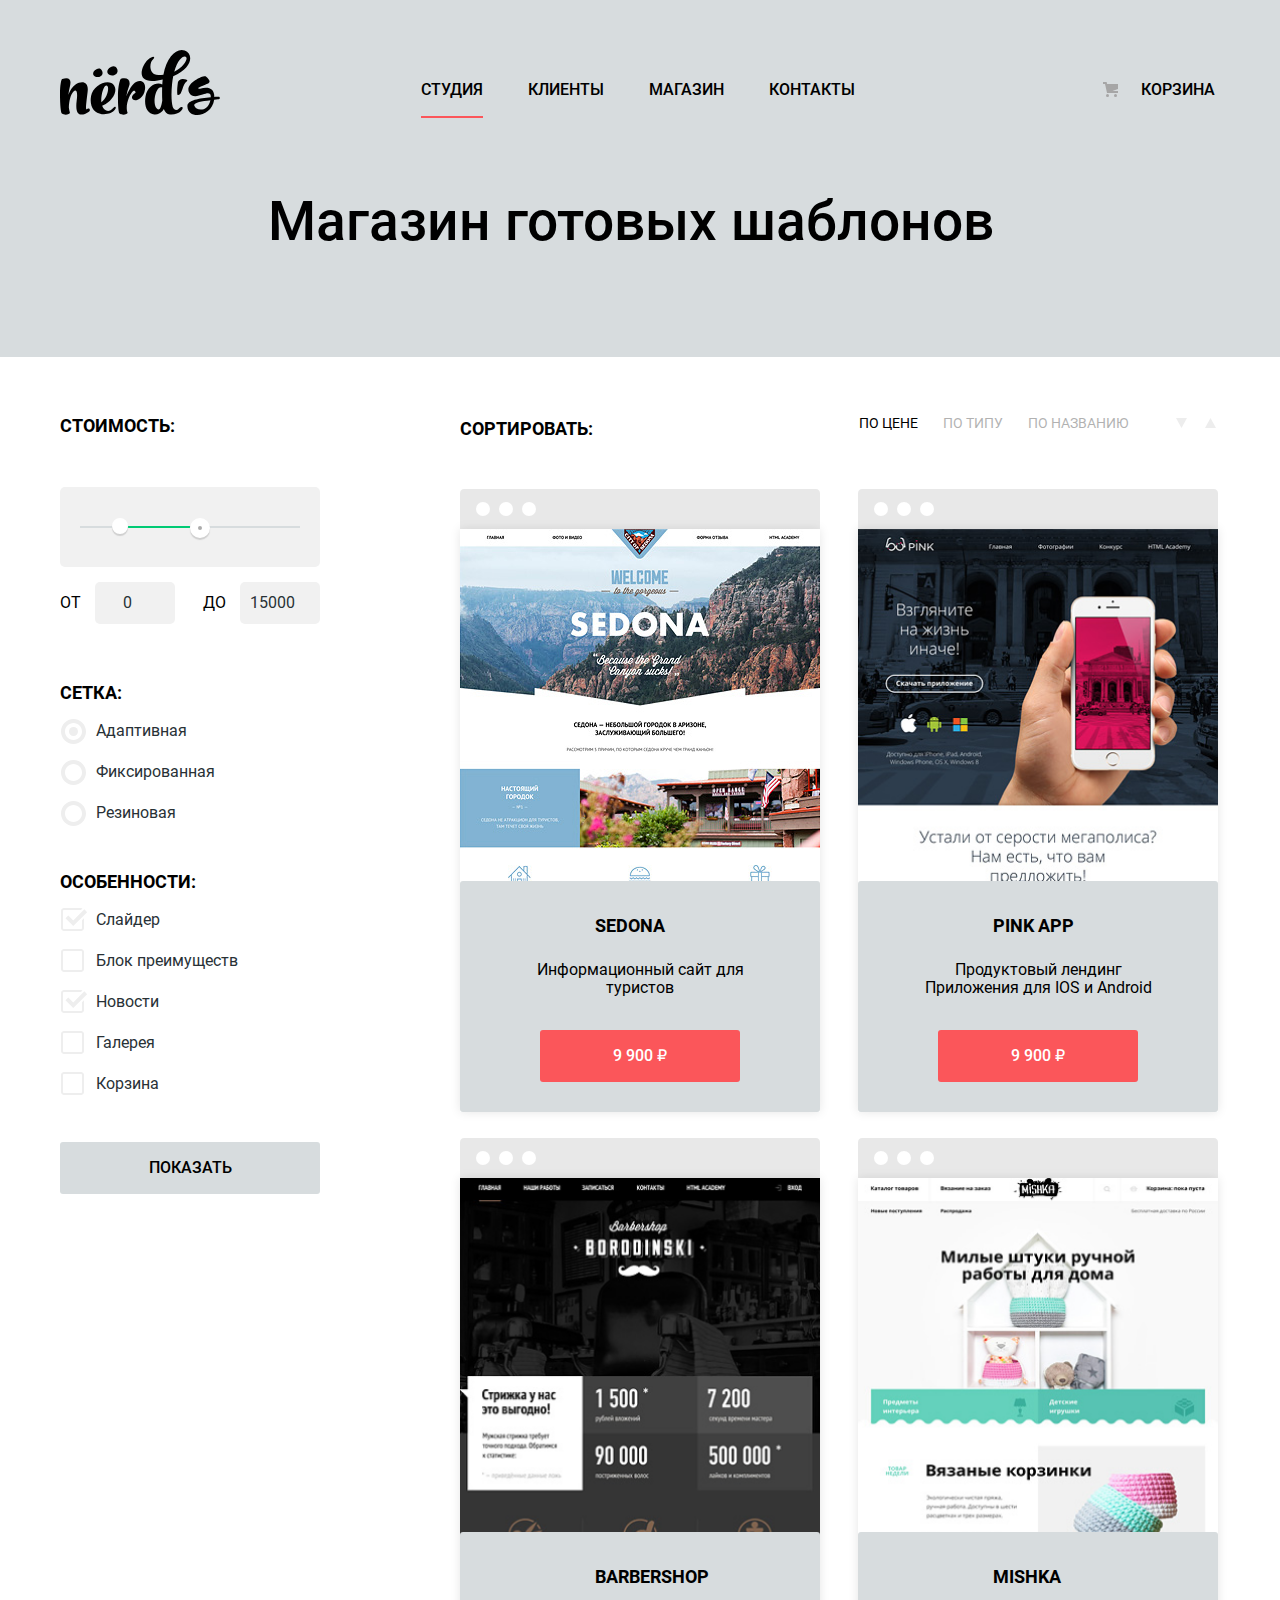
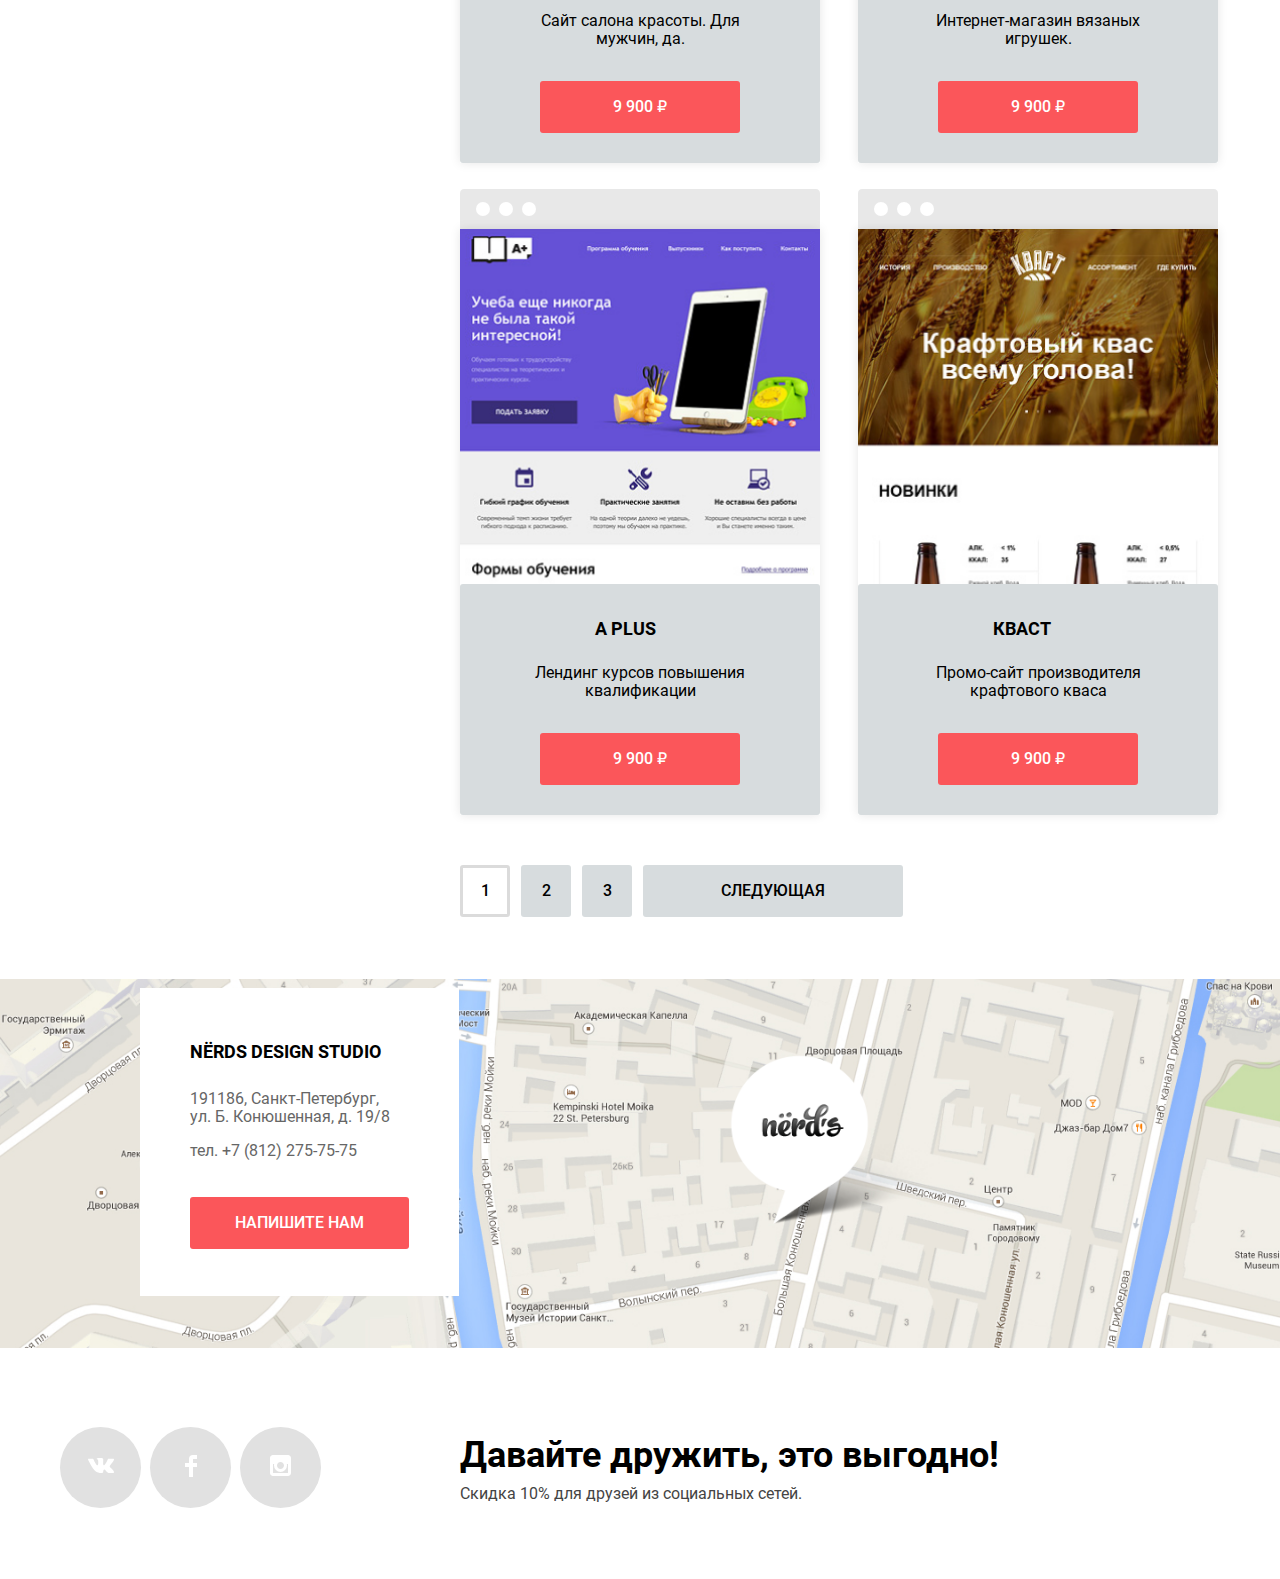
==== commit 42f821b5: "141020" ====
--- a/inner.html
+++ b/inner.html
@@ -153,7 +153,7 @@
                   <h2 class="catalog-header">sedona</h2>
                 </a>
                 <p class="catalog-text">Информационный сайт для туристов</p>
-                <a href="" class="catalog-price">9 900 ₽<a>
+                <a href="" class="catalog-price">9 900 ₽</a>
               </div>
             </li>
             <li class="catalog-item">
@@ -163,7 +163,7 @@
                   <h2 class="catalog-header">pink app</h2>
                 </a>
                 <p class="catalog-text">Продуктовый лендинг Приложения для IOS и Android</p>
-                <a href="" class="catalog-price">9 900 ₽<a>
+                <a href="" class="catalog-price">9 900 ₽</a>
               </div>
             </li>
             <li class="catalog-item">
@@ -173,7 +173,7 @@
                   <h2 class="catalog-header">barbershop</h2>
                 </a>
                 <p class="catalog-text">Сайт салона красоты. Для мужчин, да.</p>
-                <a href="" class="catalog-price">9 900 ₽<a>
+                <a href="" class="catalog-price">9 900 ₽</a>
               </div>
             </li>
             <li class="catalog-item">
@@ -183,7 +183,7 @@
                   <h2 class="catalog-header">mishka</h2>
                 </a>
                 <p class="catalog-text">Интернет-магазин вязаных игрушек.</p>
-                <a href="" class="catalog-price">9 900 ₽<a>
+                <a href="" class="catalog-price">9 900 ₽</a>
               </div>
             </li>
             <li class="catalog-item">
@@ -193,7 +193,7 @@
                   <h2 class="catalog-header">a plus</h2>
                 </a>
                 <p class="catalog-text">Лендинг курсов повышения квалификации</p>
-                <a href="" class="catalog-price">9 900 ₽<a>
+                <a href="" class="catalog-price">9 900 ₽</a>
               </div>
             </li>
             <li class="catalog-item">
@@ -203,7 +203,7 @@
                   <h2 class="catalog-header">кваст</h2>
                 </a>
                 <p class="catalog-text">Промо-сайт производителя крафтового кваса</p>
-                <a href="" class="catalog-price">9 900 ₽<a>
+                <a href="" class="catalog-price">9 900 ₽</a>
               </div>
             </li>
           </ul>
--- a/css/style.css
+++ b/css/style.css
@@ -824,13 +824,7 @@
   position: relative;
 }
 
-.slide {
-  display: none;
-}
-
-.slide-current {
-  display: block;
-}
+
 
 .page-catalog {
   display: grid;
@@ -1153,30 +1147,34 @@
   background-repeat: no-repeat;
 }
 
-.site-wrapper {
+.slide {
+  display: none;
+}
+
+.slide-current {
+  display: block;
   min-width: 1160px;
   background-repeat: no-repeat;
   background-position: top right;
 }
 
-.site-wrapper-1 {
+.expensive {
   background-color: var(--basic-grey);
   background-image: url("../img/nerds-index-slide1.png");
 }
 
-.site-wrapper-2 {
+.math {
   background-color: var(--basic-grey);
   background-image: url("../img/nerds-index-slide2.png");
 }
 
-.site-wrapper-3 {
+.hardcore {
   background-color: var(--basic-grey);
   background-image: url("../img/slide3-hardcore.png");
 }
 
 .map {
   margin-top: 117px;
-  margin-left: 40px;
   position: relative;
   max-width: 100%;
   height: auto;
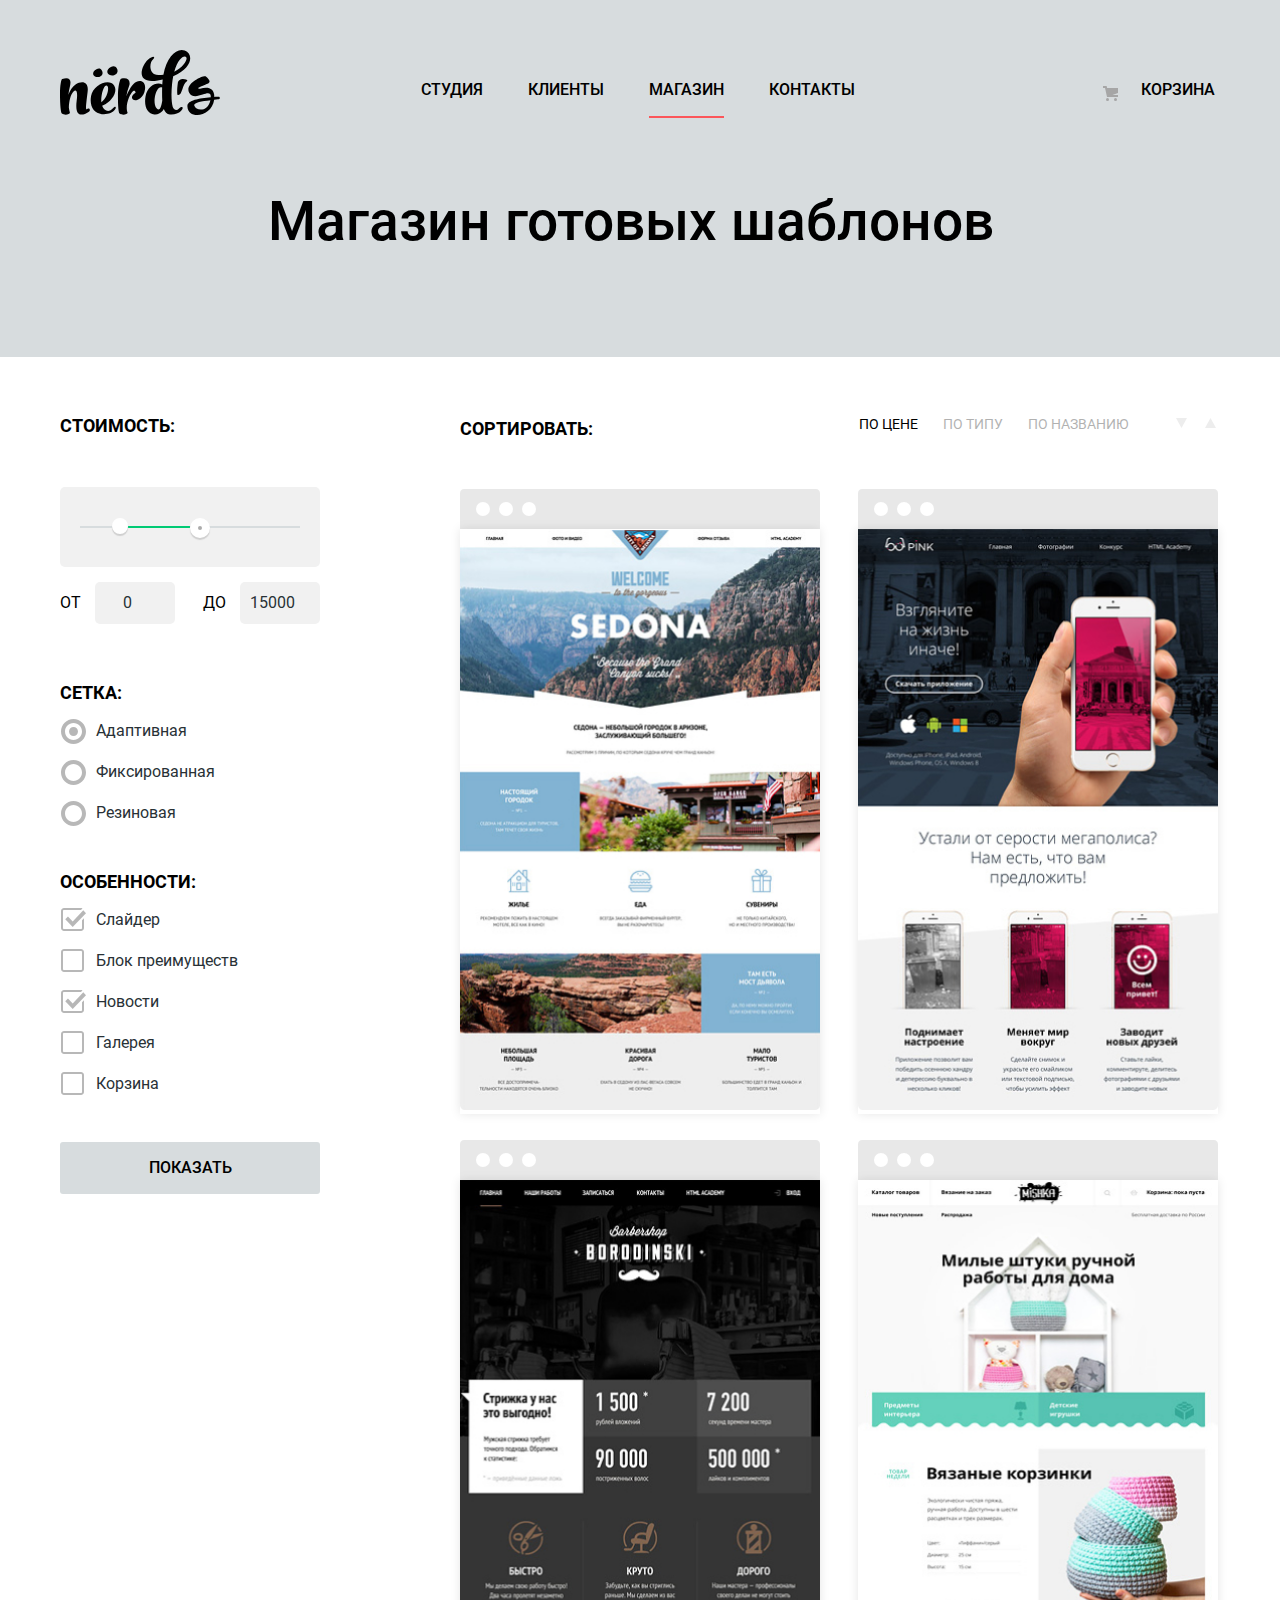
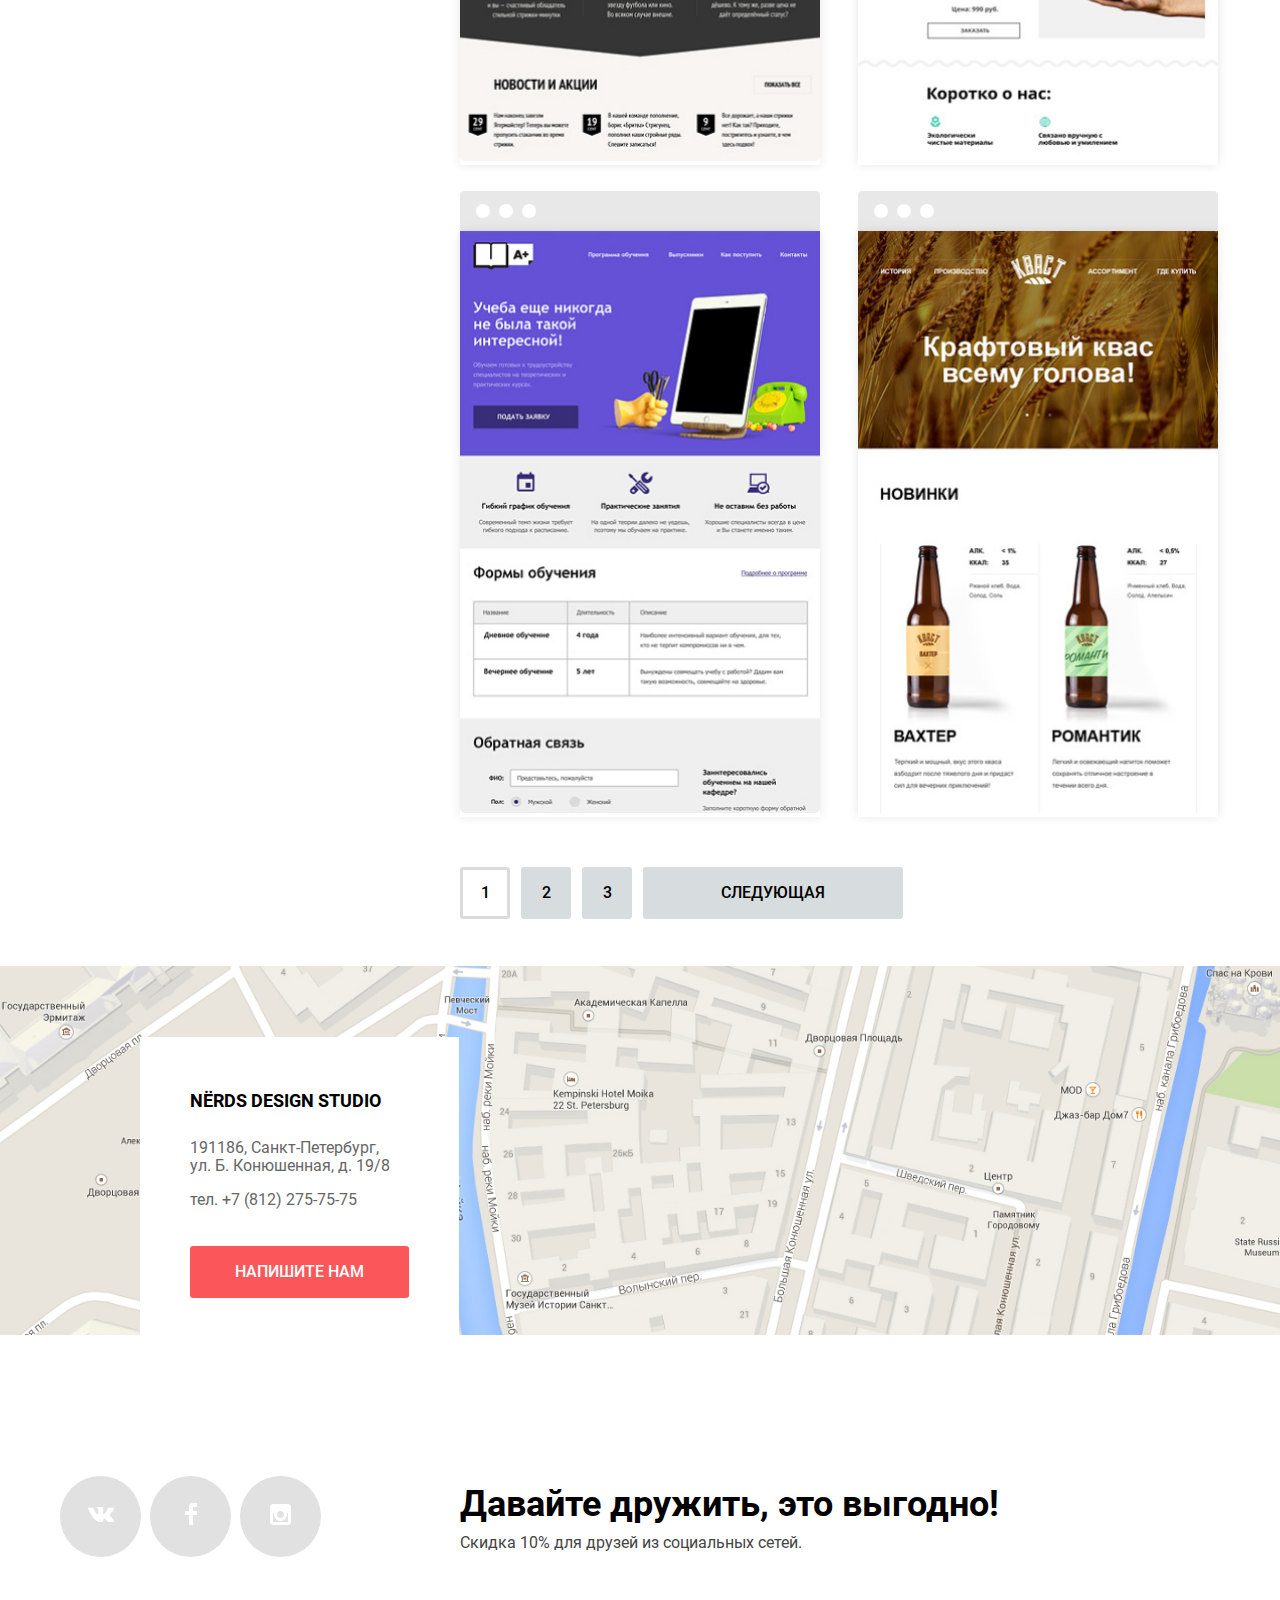
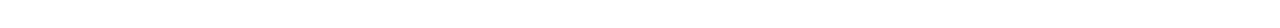
==== commit c1795b0f: "271020" ====
--- a/inner.html
+++ b/inner.html
@@ -34,13 +34,13 @@
           </a>
           <ul class="site-navigation">
             <li>
-              <a href="index.html" class="main-menu-items current-page">Студия</a>
+              <a href="index.html" class="main-menu-items">Студия</a>
             </li>
             <li>
               <a href="" class="main-menu-items">Клиенты</a>
             </li>
             <li>
-              <a href="" class="main-menu-items">Магазин</a>
+              <a href="" class="main-menu-items current-page">Магазин</a>
             </li>
             <li>
               <a href="" class="main-menu-items contacts">Контакты</a>
@@ -147,7 +147,7 @@
           </ul>
           <ul class="catalog-list">
             <li class="catalog-item">
-              <img src="img/img-sedona-catalog.png" width="360" height="576" alt="Логотип Sedona" class="catalog-image">
+              <img src="img/img-sedona-catalog.jpg" width="360" height="576" alt="Логотип Sedona" class="catalog-image">
               <div class="catalog-block">
                 <a href="">
                   <h2 class="catalog-header">sedona</h2>
@@ -157,7 +157,7 @@
               </div>
             </li>
             <li class="catalog-item">
-              <img src="img/img-pink-catalog.png" width="360" height="576" alt="Логотип Pink" class="catalog-image">
+              <img src="img/img-pink-catalog.jpg" width="360" height="576" alt="Логотип Pink" class="catalog-image">
               <div class="catalog-block">
                 <a href="">
                   <h2 class="catalog-header">pink app</h2>
@@ -167,7 +167,7 @@
               </div>
             </li>
             <li class="catalog-item">
-              <img src="img/img-barbershop-catalog.png" width="360" height="582" alt="Логотип Barbershop" class="catalog-image">
+              <img src="img/img-barbershop-catalog.jpg" width="360" height="582" alt="Логотип Barbershop" class="catalog-image">
               <div class="catalog-block">
                 <a href="">
                   <h2 class="catalog-header">barbershop</h2>
@@ -177,7 +177,7 @@
               </div>
             </li>
             <li class="catalog-item">
-              <img src="img/img-mishka-catalog.png" width="360" height="580" alt="Логотип Mishka" class="catalog-image">
+              <img src="img/img-mishka-catalog.jpg" width="360" height="580" alt="Логотип Mishka" class="catalog-image">
               <div class="catalog-block">
                 <a href="">
                   <h2 class="catalog-header">mishka</h2>
@@ -187,7 +187,7 @@
               </div>
             </li>
             <li class="catalog-item">
-              <img src="img/img-aplus-catalog.png" width="360" height="582" alt="Логотип Aplus" class="catalog-image">
+              <img src="img/img-aplus-catalog.jpg" width="360" height="582" alt="Логотип Aplus" class="catalog-image">
               <div class="catalog-block">
                 <a href="">
                   <h2 class="catalog-header">a plus</h2>
@@ -197,7 +197,7 @@
               </div>
             </li>
             <li class="catalog-item">
-              <img src="img/img-kvast-catalog.png" width="360" height="580" alt="Логотип Kvast" class="catalog-image">
+              <img src="img/img-kvast-catalog.jpg" width="360" height="580" alt="Логотип Kvast" class="catalog-image">
               <div class="catalog-block">
                 <a href="">
                   <h2 class="catalog-header">кваст</h2>
@@ -209,16 +209,16 @@
           </ul>
           <ul class="pagination-list">
             <li>
-              <a href="#" class="pagination-item-current">1</a>
-            </li>
-            <li>
-              <a href="#" class="pagination-item">2</a>
-            </li>
-            <li>
-              <a href="#" class="pagination-item">3</a>
-            </li>
-            <li>
-              <a href="#" class="pagination-item-next">Следующая</a>
+              <a href="#" class="pagination-item-current pagination">1</a>
+            </li>
+            <li>
+              <a href="#" class="pagination-item pagination">2</a>
+            </li>
+            <li>
+              <a href="#" class="pagination-item pagination">3</a>
+            </li>
+            <li>
+              <a href="#" class="pagination-item-next pagination">Следующая</a>
             </li>
           </ul>
         </section> <!-- catalog results -->
@@ -231,8 +231,10 @@
           <a href="" class="write-us-btn">напишите нам</a>
         </section>
         <h2 class="visually-hidden">Как до нас добраться (карта)</h2>
-        <img src="img/group-map.png" width="1440" height="416" alt="191186, Санкт-Петербург, ул. Б. Конюшенная, д. 19/8">
-        <button type="button" class="visually-hidden">Закрыть</button>
+        <img class="map-hidden" src="img/group-map.jpg" width="100%" height="416" alt="191186, Санкт-Петербург, ул. Б. Конюшенная ул., дом 19/8">
+        <iframe class="map-visual"
+          src="https://www.google.com/maps/embed?pb=!1m18!1m12!1m3!1d1998.6037872533277!2d30.320858716096975!3d59.93871648187614!2m3!1f0!2f0!3f0!3m2!1i1024!2i768!4f13.1!3m3!1m2!1s0x4696310fca145cc1%3A0x42b32648d8238007!2z0JHQvtC70YzRiNCw0Y8g0JrQvtC90Y7RiNC10L3QvdCw0Y8g0YPQuy4sIDE5LzgsINCh0LDQvdC60YIt0J_QtdGC0LXRgNCx0YPRgNCzLCAxOTExODY!5e0!3m2!1sru!2sru!4v1602941479708!5m2!1sru!2sru"
+          width="100%" height="416" frameborder="0" style="border:0;" allowfullscreen="" aria-hidden="false" tabindex="0"></iframe>
       </section>
     </main>
     <footer>
--- a/css/style.css
+++ b/css/style.css
@@ -121,6 +121,7 @@
   display: flex;
   padding: 0px;
   margin: 0px;
+  flex-wrap: wrap;
 }
 
 .inner-main-header {
@@ -175,7 +176,6 @@
   height: 2px;
   bottom: -13px;
   left: 0px;
-  display: block;
 }
 
 .about-company-btn {
@@ -192,7 +192,7 @@
   padding-top: 17px;
   padding-bottom: 17px;
   font-weight: 500;
-  vertical-align: baseline;
+  vertical-align: middle;
 }
 
 .about-company-btn:hover {
@@ -252,7 +252,7 @@
   padding-top: 17px;
   padding-bottom: 17px;
   font-weight: 500;
-  vertical-align: baseline;
+  vertical-align: middle;
 }
 
 .advantage-btn-red {
@@ -346,6 +346,11 @@
   color: var(--red);
 }
 
+.filter {
+  cursor: pointer;
+}
+
+
 .filter-btn {
   background-color: var(--basic-grey);
   border-radius: 3px;
@@ -359,9 +364,10 @@
   line-height: 18px;
   text-transform: uppercase;
   border: none;
-  vertical-align: baseline;
+  vertical-align: middle;
     padding-bottom: 17px;
       padding-top: 17px;
+      cursor: pointer;
 }
 
 .filter-btn:hover {
@@ -390,6 +396,10 @@
 .filter-item:invalid {
   color: var(--antracit);
   opacity: 0.3;
+}
+
+.pagination {
+  display: flex;
 }
 
 .pagination-list {
@@ -409,7 +419,7 @@
   border: 3px solid var(--super-grey);
   border-radius: 3px;
   display: inline-block;
-  width: 50px;
+  min-width: 50px;
   height: 100%;
   margin-right: 11px;
   color: var(--black);
@@ -418,14 +428,14 @@
   padding-top: 14px;
   padding-bottom: 14px;
   font-weight: 500;
-  vertical-align: baseline;
+  vertical-align: middle;
 }
 
 .pagination-item {
   background-color: var(--basic-grey);
   border-radius: 3px;
   display: inline-block;
-  width: 50px;
+  min-width: 50px;
   height: 100%;
   margin-right: 11px;
   color: var(--black);
@@ -434,7 +444,7 @@
   padding-top: 17px;
   padding-bottom: 17px;
   font-weight: 500;
-  vertical-align: baseline;
+  vertical-align: middle;
 }
 
 .pagination-item-next {
@@ -442,7 +452,7 @@
   border-radius: 3px;
   display: inline-block;
   height: 100%;
-  width: 260px;
+  min-width: 260px;
   color: var(--black);
   text-align: center;
   box-sizing: border-box;
@@ -450,7 +460,7 @@
   padding-bottom: 17px;
   text-transform: uppercase;
   font-weight: 500;
-  vertical-align: baseline;
+  vertical-align: middle;
 }
 
 .pagination-item-next:hover {
@@ -478,6 +488,7 @@
 .sort-by {
   list-style: none;
   display: flex;
+  flex-wrap: wrap;
   padding: 0px;
   margin-top: 0;
   width: 760px;
@@ -498,7 +509,6 @@
   font-size: 18px;
   line-height: 30px;
   text-transform: uppercase;
-  /* width: 134px; */
   margin: 0px;
   padding: 0px;
   vertical-align: top;
@@ -510,7 +520,7 @@
   text-transform: uppercase;
   opacity: 0.3;
   display: inline-block;
-  vertical-align: baseline;
+  vertical-align: middle;
 }
 
 .sort-by-item:hover {
@@ -548,6 +558,15 @@
   max-width: 420px;
 }
 
+.top-ten {
+  color: var(--antracit);
+  font-size: 16px;
+  line-height: 24px;
+  margin: 0px;
+  padding: 0px;
+  max-width: 230px;
+}
+
 .slide-tagline {
   padding-top: 25px;
   padding-bottom: 40px;
@@ -630,7 +649,7 @@
   font-weight: bold;
   font-size: 36px;
   line-height: 36px;
-  margin-top: 70px;
+  margin-top: 75px;
   margin-bottom: 10px;
 }
 
@@ -671,7 +690,7 @@
   position: absolute;
   width: 15px;
   height: 15px;
-  top: 2px;
+  top: 6px;
   right: 97px;
 }
 
@@ -775,8 +794,8 @@
   display: block;
   content: "";
   width: 52px;
-  height: 2px;
-  top: 40px;
+  height: 1px;
+  top: 45px;
   right: -40px;
   transform: rotate(-90deg);
 }
@@ -860,21 +879,15 @@
   height: auto;
 }
 
-/* .catalog-image {
-  display: block;
-  height: 100%;
-   width: auto;
-  position: relative;
-} */
 .catalog-block {
-  /* display: none; */
   position: absolute;
   bottom: 0px;
   left: 0px;
-  width: 360px;
-  height: 231px;
+  min-width: 360px;
+  min-height: 231px;
   background-color: var(--basic-grey);
   border-radius: 3px;
+  display: none;
 }
 
 .catalog-item {
@@ -882,8 +895,12 @@
   box-shadow: 0 0 10px rgba(0, 0, 0, 0.1);
   display: block;
   height: 100%;
-   width: auto;
+  width: auto;
   position: relative;
+}
+
+.catalog-item:hover .catalog-block {
+  display: block;
 }
 
 .catalog-item::before {
@@ -896,6 +913,14 @@
 
 .catalog-item:hover::before {
   opacity: 1.0;
+}
+
+.min-price {
+  cursor: pointer;
+}
+
+.max-price {
+    cursor: pointer;
 }
 
 .range-item {
@@ -963,6 +988,7 @@
 .price-controls {
   display: flex;
   justify-content: space-between;
+  cursor: pointer;
 }
 
 .price-controls label {
@@ -1102,6 +1128,24 @@
   height: 23px;
 }
 
+.filter-input-radio+label:disabled::before {
+  content: url("../img/radio-off-disabled.svg");
+  position: absolute;
+  top: -2px;
+  left: -35px;
+  width: 23px;
+  height: 23px;
+}
+
+.filter-input-checkbox+label:disabled::before {
+  content: url("../img/checkbox-off-disabled.svg");
+  position: absolute;
+  top: -2px;
+  left: -35px;
+  width: 23px;
+  height: 23px;
+}
+
 .values {
   color: var(--antracit);
   font-size: 16px;
@@ -1176,8 +1220,13 @@
 .map {
   margin-top: 117px;
   position: relative;
-  max-width: 100%;
-  height: auto;
+}
+
+
+.map-hidden {
+  position: absolute;
+z-index: -1;
+top: -15px;
 }
 
 .map::before {
@@ -1186,17 +1235,15 @@
   display: block;
   content: "";
   width: 1158px;
-  height: 2px;
+  height: 1px;
   top: -80px;
-  left: 140px;
+  left: 180px;
 }
 
 .map-inner-page {
   margin-top: 62px;
   margin-left: 0px;
   position: relative;
-  max-width: 100%;
-  height: auto;
 }
 
 .illustration-width {
@@ -1254,7 +1301,7 @@
   text-align: center;
   margin-left: 50px;
   margin-top: 37px;
-  vertical-align: baseline;
+  vertical-align: middle;
 }
 
 fieldset {
@@ -1290,6 +1337,23 @@
   box-shadow: 0 0 10px rgba(0, 0, 0, 0.1);
 }
 
+.modal-show {
+  display: block;
+  position: fixed;
+  bottom: 80px;
+  left: 240px;
+  background-color: var(--white);
+  width: 960px;
+  height: 590px;
+  box-shadow: 0 0 10px rgba(0, 0, 0, 0.1);
+  animation: bounce 0.6s;
+}
+
+.modal-error {
+ animation: shake 0.6s;
+}
+
+
 .modal-text {
   font-weight: bold;
   font-size: 45px;
@@ -1389,7 +1453,7 @@
   margin-left: 100px;
   margin-top: 32px;
   border: none;
-  vertical-align: baseline;
+  vertical-align: middle;
 }
 
 .pop-up-close {
@@ -1489,7 +1553,7 @@
   font-weight: 500;
   background-color: var(--basic-red);
   margin-left: 80px;
-  vertical-align: baseline;
+  vertical-align: middle;
 }
 
 .catalog-price:hover {
@@ -1507,3 +1571,45 @@
 .icon-opacity:active path {
   fill: var(--black);
 }
+
+/* Animations */
+
+@keyframes bounce {
+  0% {
+    transform: translateY(-2000px);
+  }
+
+  70% {
+    transform: translateY(30px);
+  }
+
+  90% {
+    transform: translateY(-10px);
+  }
+
+  100% {
+    transform: translateY(0);
+  }
+}
+
+@keyframes shake {
+  0%,
+  100% {
+    transform: translateX(0);
+  }
+
+  10%,
+  30%,
+  50%,
+  70%,
+  90% {
+    transform: translateX(-10px);
+  }
+
+  20%,
+  40%,
+  60%,
+  80% {
+    transform: translateX(10px);
+  }
+}
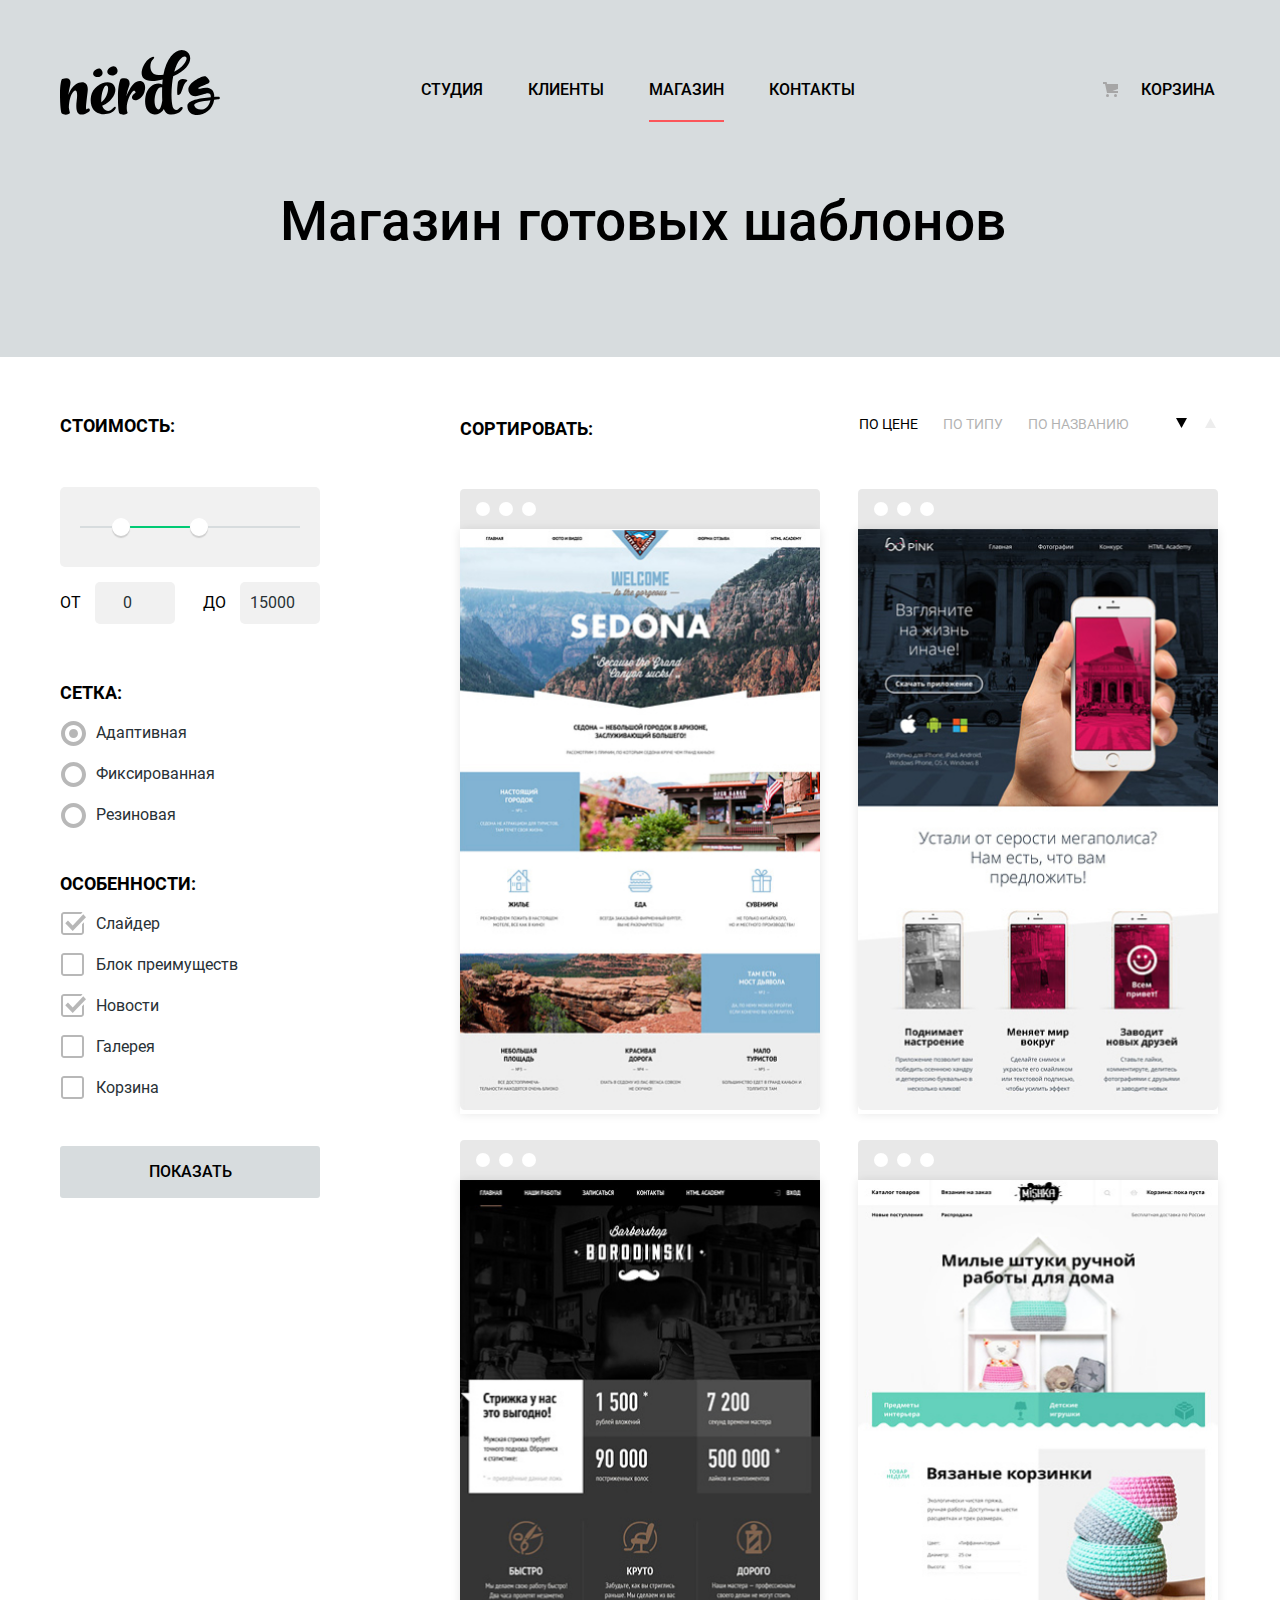
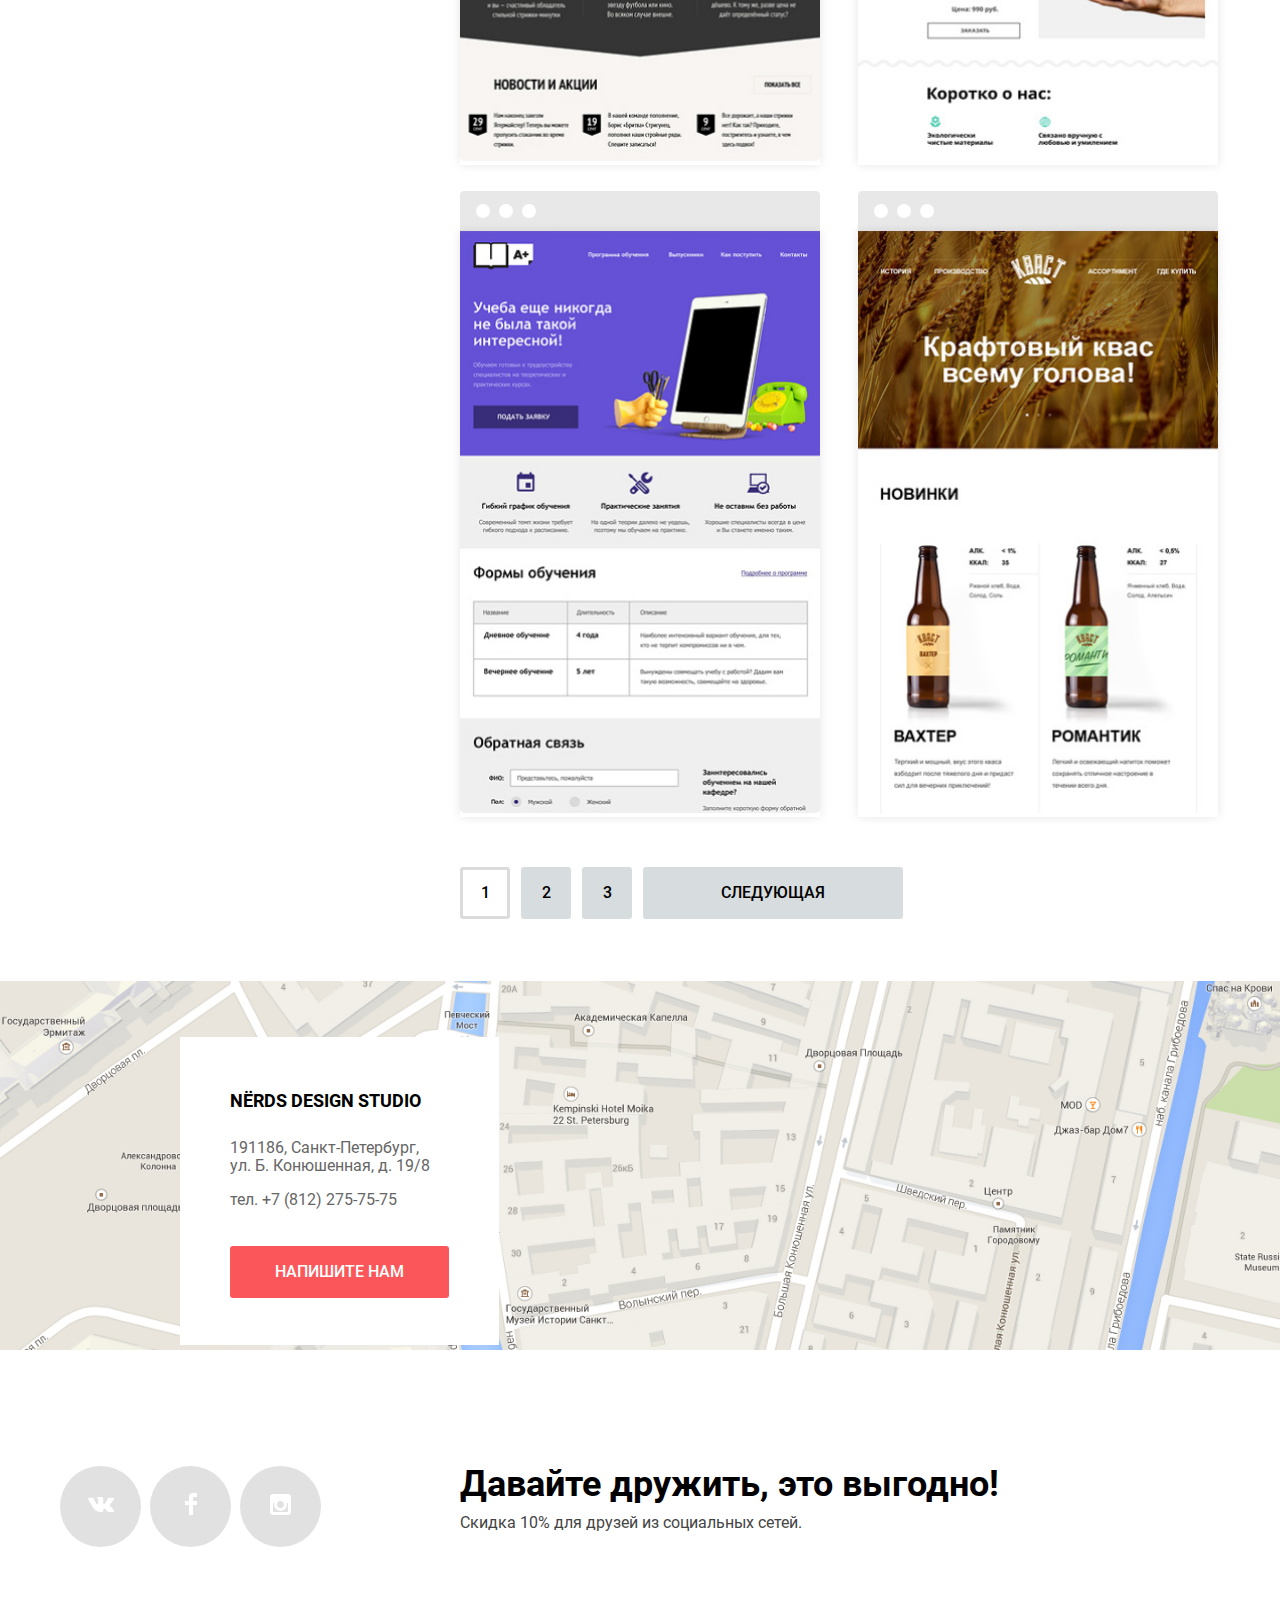
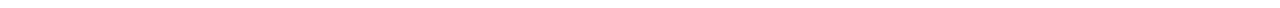
==== commit e42b43c4: "301020" ====
--- a/inner.html
+++ b/inner.html
@@ -7,7 +7,7 @@
   <title>HTML Academy: Nerds</title>
   <!-- <link href="https://fonts.googleapis.com/css2?family=Roboto:wght@400;500;700&display=swap" rel="stylesheet">  -->
   <link href="css/normalize.css" rel="stylesheet">
-  <link href="css/style.css" rel="stylesheet">
+  <link href="css/style.min.css" rel="stylesheet">
 </head>
 
 <body>
@@ -64,24 +64,16 @@
               <div class="range-filter">
                 <div class="range-controls">
                   <div class="scale">
-                    <div class="bar" style="
-               width: 30%;
-               margin-left: 20%
-             "></div>
+                    <div class="bar" style="width: 30%; margin-left: 20%"></div>
                   </div>
-                  <button type="button" class="toggle toggle-min" tabindex="0" style="
-             left: 20%
-           "></button>
-                  <div class="toggle toggle-max" tabindex="0" style="
-             left: 50%
-           "></div>
+                  <button type="button" class="toggle toggle-min" tabindex="0" style="left: 20%"></button>
+                  <button type="button" class="toggle toggle-max" tabindex="0" style="left: 50%"></button>
                 </div>
                 <div class="price-controls">
                   <label class="min-price">
                     от <input type="number" name="min-price" value="0">
                   </label>
-                  <label class="max-price">
-                    до <input type="number" name="max-price" value="15000">
+                  <label class="max-price">до <input type="number" name="max-price" value="15000">
                   </label>
                 </div>
               </div>
@@ -139,7 +131,7 @@
             <li><a class="sort-by-item">По типу</a></li>
             <li><a class="sort-by-item">По названию</a></li>
             <li class="icon-down"><a href=""><svg class="icon-opacity" xmlns="http://www.w3.org/2000/svg" width="11" height="10" viewBox="0 0 11 10">
-                  <path fill="#ededed" d="M5.5 10L0 0h11" /></svg></a></li>
+                  <path fill=var(--black) d="M5.5 10L0 0h11" /></svg></a></li>
             <li class="icon-up-grey"><a href=""><svg class="icon-opacity" width="11" height="10" viewBox="0 0 11 10" fill="none" xmlns="http://www.w3.org/2000/svg">
                   <path d="M5.5 0L0 10H11L5.5 0Z" fill="#ededed" />
                 </svg>
@@ -320,6 +312,8 @@
       </form>
     </div>
   </div> <!-- class="page-body" -->
+  <script src="js/popup.min.js">
+  </script>
 </body>
 
 </html>--- a/css/style.min.css
+++ b/css/style.min.css
@@ -0,0 +1 @@
+@-webkit-keyframes bounce{0%{transform:translateY(-2000px)}70%{transform:translateY(30px)}90%{transform:translateY(-10px)}to{transform:translateY(0)}}@keyframes bounce{0%{transform:translateY(-2000px)}70%{transform:translateY(30px)}90%{transform:translateY(-10px)}to{transform:translateY(0)}}@-webkit-keyframes shake{0%,to{transform:translateX(0)}10%,30%,50%,70%,90%{transform:translateX(-10px)}20%,40%,60%,80%{transform:translateX(10px)}}@keyframes shake{0%,to{transform:translateX(0)}10%,30%,50%,70%,90%{transform:translateX(-10px)}20%,40%,60%,80%{transform:translateX(10px)}}@font-face{font-family:'Roboto';font-style:normal;font-weight:400;src:url(../fonts/roboto.woff2) format('woff2'),url(../fonts/roboto.woff) format('woff')}@font-face{font-family:'Roboto';font-style:normal;font-weight:500;src:url(../fonts/robotomedium.woff2) format('woff2'),url(../fonts/robotomedium.woff) format('woff')}@font-face{font-family:'Roboto';font-style:normal;font-weight:700;src:url(../fonts/robotobold.woff2) format('woff2'),url(../fonts/robotobold.woff) format('woff')}:root{--basic-red: #FB565A;--red: #E74246;--dark-red: #D7373B;--basic-green: #00CA74;--green: #00BC6C;--dark-green: #00AA62;--basic-yellow: #EFC84A;--yellow: #EAB534;--dark-yellow: #E5A722;--white: #FFFFFF;--black: #000000;--antracit: #283136;--basic-grey: #EEEEEE;--grey: #DFDFDF;--basic-grey: #D7DCDE;--dark-grey: #D5D5D5;--telegrey: #888888;--light-grey: #E1E1E1;--silver: #B4B9BB;--super-grey: #DBDBDB;--dark-blue: #444444;--perlamutr: #A6A6A6;--mouse-grey: #666666;--blue-elise: #f1f1f1;--aluminium: #ababab;--light-telegrey: #cfcfcf}body{min-width:1160px;margin:0;padding:0;font-family:"Roboto","Arial",sans-serif;font-size:16px;line-height:18px;color:var(--black);background-color:var(--white)}a{text-decoration:none}img{max-width:100%;height:auto}.page-body{min-height:100%;display:grid;grid-template-rows:-webkit-min-content 1fr -webkit-min-content;grid-template-rows:min-content 1fr min-content;align-content:start}.main-header{background-color:var(--basic-grey)}.main-navigation{display:grid;grid-template-columns:160px 1fr;-moz-column-gap:201px;column-gap:201px;margin:49px auto 0;max-width:1160px}.logo{width:160px;height:65px}.logo:active path{fill:var(--perlamutr)}.logo-item:hover path{fill:var(--black)}.logo-item:active path{fill:var(--perlamutr)}.site-navigation{list-style:none;display:flex;padding:0;margin:0;flex-wrap:wrap}.inner-main-header{background-color:var(--basic-grey);margin:0;padding:0}.main-menu-items,.main-menu-items:active,.main-menu-items:hover{font-size:16px;line-height:30px;text-transform:uppercase;font-weight:500}.main-menu-items{display:block;color:var(--black)}.main-menu-items:active,.main-menu-items:hover{color:var(--basic-red)}.main-menu-items:active{opacity:.3;color:var(--black)}.current-page{position:relative}.current-page::after{position:absolute;background-color:var(--basic-red);display:block;content:"";width:100%;height:2px;bottom:-17px;left:0;z-index:1}.about-company-btn{text-align:center;display:inline-block;width:240px;text-transform:uppercase;color:var(--white);background:var(--basic-red);border-radius:3px;margin-bottom:80px;box-sizing:border-box;padding-top:17px;padding-bottom:17px;font-weight:500;vertical-align:middle}.about-company-btn:hover{background:var(--red)}.about-company-btn:active{background:var(--dark-red)}.main-wrapper{background-color:var(--basic-grey);margin-top:0}.products,.width-wrapper{margin-left:auto;margin-right:auto;max-width:1160px}.products{margin-top:0;padding-top:77px}.product-list{display:grid;grid-template-columns:1fr 1fr 1fr;list-style:none;-moz-column-gap:39px;column-gap:39px;padding:0;margin:0}.product-item{display:flex;flex-direction:column;max-width:300px;margin:0;padding:0}.advantage-btn{display:inline-block;width:160px;height:100%;text-align:center;text-transform:uppercase;border-radius:3px;color:var(--white);margin-top:32px;box-sizing:border-box;padding-top:17px;padding-bottom:17px;font-weight:500;vertical-align:middle}.advantage-btn-red{background:var(--basic-red)}.advantage-btn-red:hover{background:var(--red)}.advantage-btn-red:active{background:var(--dark-red)}.advantage-btn-green{background:var(--basic-green)}.advantage-btn-green:hover{background:var(--green)}.advantage-btn-green:active{background:var(--dark-green)}.advantage-btn-yellow{background:var(--basic-yellow)}.advantage-btn-yellow:hover{background:var(--yellow)}.advantage-btn-yellow:active{background:var(--dark-yellow)}.social-button{width:81px;height:81px;background-color:var(--light-grey);border-radius:50%;display:flex;justify-content:center;align-items:center}.social-button:hover{background:var(--red)}.social-button:active{background:var(--dark-red)}.social-button:active path{fill:var(--basic-grey)}.close-btn{opacity:.6}.close-btn,.close-btn:active,.close-btn:hover{background:var(--basic-red)}.close-btn:active{opacity:.3}.appointment-item input{background-color:var(--white);border:2px solid var(--basic-grey);border-radius:3px}.appointment-item input:hover{border-color:var(--silver)}.appointment-item input:focus{border-color:var(--black)}.appointment-item input:invalid{border-color:var(--red);color:var(--red)}.filter-btn{background-color:var(--basic-grey);display:inline-block;width:260px;height:100%;margin-top:27px;border-radius:3px;font-weight:500;font-size:16px;line-height:18px;text-transform:uppercase;border:0;vertical-align:middle;padding-bottom:17px;padding-top:17px}.filter-btn:hover{background-color:var(--grey);border-radius:3px}.filter-btn:active{background-color:var(--dark-grey);border-radius:3px;opacity:.3}.filter-item{font-size:16px;line-height:20px;opacity:.6;display:none}.filter-item,.filter-item:hover{color:var(--antracit)}.filter-item:invalid{color:var(--antracit);opacity:.3}.pagination{display:flex}.pagination-list{list-style:none;display:flex;width:443px;padding:0;margin-bottom:0;margin-top:50px}.pagination-item,.pagination-item-current,.pagination-item-next{border-radius:3px;display:inline-block;height:100%;color:var(--black);text-align:center;box-sizing:border-box;font-weight:500;vertical-align:middle}.pagination-item-current{background-color:var(--white);border:3px solid var(--super-grey);min-width:50px;margin-right:11px;padding-top:14px;padding-bottom:14px}.pagination-item,.pagination-item-next{background-color:var(--basic-grey);padding-top:17px;padding-bottom:17px}.pagination-item{min-width:50px;margin-right:11px}.pagination-item-next{min-width:260px;text-transform:uppercase}.pagination-item-next:hover{background-color:var(--grey);border-radius:3px}.pagination-item-next:active{background-color:var(--dark-grey);border-radius:3px;opacity:.3}.pagination-item:hover{background-color:var(--grey);border-radius:3px}.pagination-item:active{background-color:var(--dark-grey);border-radius:3px;opacity:.3}.sort-by{list-style:none;display:flex;flex-wrap:wrap;padding:0;margin-top:0;width:760px}.sort-by li:nth-of-type(2){margin-left:266px;margin-right:25px}.sort-by li:nth-of-type(3){margin-right:25px}.sort-by-item,.sorting{text-transform:uppercase;display:inline-block}.sorting{font-weight:700;font-size:18px;line-height:30px;margin:0;padding:0;vertical-align:top}.sort-by-item{font-size:14px;line-height:18px;opacity:.3;vertical-align:middle}.sort-by-item:hover{opacity:.6}.current-sort,.sort-by-item:active{opacity:1}.visually-hidden{display:none}.principles{padding-top:80px;margin-top:0;margin-bottom:0;font-weight:500;font-size:55px;line-height:55px;max-width:520px}.tagline,.top-ten{color:var(--antracit);font-size:16px;line-height:24px;margin:0;padding:0;max-width:420px}.top-ten{max-width:230px}.slide-tagline{padding-top:25px;padding-bottom:40px}.product-type{font-weight:700;font-size:24px;line-height:30px;text-transform:uppercase;margin:25px 0 16px}.about-company{font-weight:500;font-size:45px;line-height:45px;margin-top:155px;margin-bottom:34px;position:relative}.about-company::before{position:absolute;background-color:var(--basic-grey);display:block;content:"";width:1158px;height:2px;top:-70px;left:0}.img-item{margin-top:121px}.services{font-weight:700;font-size:16px;line-height:24px;text-transform:uppercase;margin-top:40px;margin-bottom:23px}.figure{font-weight:700;font-size:45px;line-height:64px;margin-bottom:10px}.percent{font-weight:700;font-size:26px;line-height:40px}.footer-tagline-inner,.footer-tagline-main{font-weight:700;font-size:36px;line-height:36px;margin-top:65px;margin-bottom:10px}.footer-tagline-main{margin-top:75px}.footer-promo{color:var(--dark-blue);font-size:16px;line-height:22px;margin-bottom:74px;margin-top:0;padding:0}.header-item{font-weight:500;font-size:55px;line-height:55px;margin-left:220px;margin-top:80px;margin-bottom:108px;max-width:1160px}.filter-name{font-weight:700;font-size:18px;line-height:30px;text-transform:uppercase;padding-left:0;margin-bottom:15px}.cart{position:relative}.cart::before{content:url(../img/cart-icon.svg);position:absolute;width:15px;height:15px;top:2px;right:97px}.index-columns{display:grid;list-style:none;-moz-column-gap:149px;column-gap:149px;grid-template-columns:651px 360px}.approach{font-weight:700;font-size:16px;line-height:24px;text-transform:uppercase;text-align:center;margin-top:37px;margin-bottom:31px}.feature-items{display:grid;grid-template-columns:119px 120px 1fr;list-style:none;padding:0;margin:0}.approach-items{display:flex;flex-direction:column;text-align:left;color:var(--antracit);font-size:16px;line-height:18px;padding:0;margin:0}.percent{vertical-align:top}.tagline-list{list-style:none}.tag-items{margin-bottom:24px;position:relative}.tag-items::before{position:absolute;background-color:var(--basic-red);display:block;content:"";width:25px;height:2px;top:10px;left:-40px}.tagline-list:last-child{margin-bottom:121px}.logo-list{list-style:none;display:flex;flex-wrap:wrap;justify-content:space-between;padding:0;margin:0}.logo-item{width:23%;height:100px;display:flex;justify-content:center;align-items:center;position:relative}.logo-block{opacity:.2}.logo-block:hover{opacity:1}.logo-block:active{opacity:.1}.logo-item::after{position:absolute;background-color:var(--basic-grey);display:block;content:"";width:52px;height:1px;top:45px;right:-40px;transform:rotate(-90deg)}.logo-item:last-of-type::after{display:none}.logo-item:first-child::before{position:absolute;background-color:var(--basic-grey);display:block;content:"";width:1158px;height:2px;top:-45px;left:0}.container-footer{display:grid;grid-template-columns:261px 1fr;-moz-column-gap:139px;column-gap:139px;margin-left:auto;margin-right:auto;max-width:1160px;align-items:center}.social-nets{display:flex;list-style:none;justify-content:space-between;padding:0;margin-top:20px}.slider-list{list-style:none;margin:0;padding:0}.slider{position:relative}.page-catalog{display:grid;grid-template-columns:260px 1fr;-moz-column-gap:140px;column-gap:140px;margin-left:auto;margin-right:auto;padding-top:57px;max-width:1160px;margin-bottom:0;padding-bottom:0}.catalog-results{display:flex;flex-direction:column;padding:0;margin:0}.catalog-list{list-style:none;display:grid;grid-template-columns:360px 360px;-moz-column-gap:38px;column-gap:38px;row-gap:66px;padding:69px 0 0;margin:0;width:760px;height:auto}.catalog-block{position:absolute;bottom:0;left:0;width:100%;background-color:var(--basic-grey);border-radius:3px;display:none}.catalog-item{background-color:var(--basic-extra-light);box-shadow:0 0 10px rgba(0,0,0,.1);display:block;height:100%;width:auto;position:relative}.catalog-item:hover .catalog-block{display:block}.catalog-item::before{position:absolute;content:url(../img/browser.svg);top:-40px;right:0;opacity:.12}.catalog-item:hover::before{opacity:1}.range-item{margin:0;padding:0;border:0}.range-filter{width:260px;margin-top:49px}.range-item legend{font-size:18px;line-height:24px;text-transform:uppercase;font-weight:700}.range-controls{position:relative;height:41px;margin-bottom:15px;padding-top:39px;padding-right:20px;padding-left:20px;background-color:var(--blue-elise);border-radius:5px}.scale{height:2px;background:var(--basic-grey)}.bar{width:70%;height:2px;background:var(--basic-green)}.toggle{position:absolute;top:31px;left:0;width:13px;height:13px;padding:0;color:var(--aluminium);border:9px solid var(--white);border-radius:50%;box-shadow:0 2px 1px 0 var(--light-telegrey);cursor:pointer}.toggle-min{left:18px}.toggle-max{left:160px}.price-controls{display:flex;justify-content:space-between}.price-controls label{text-transform:uppercase;font-family:"Roboto","Arial",sans-serif;font-size:16px;line-height:22px}.price-controls input{width:60px;padding:10px;margin-left:10px;text-align:center;color:#283136;border:0;border-radius:5px;background:var(--blue-elise);font-family:inherit;font-size:inherit;line-height:22px}.filter-list{list-style:none;font-size:16px;line-height:19px;padding:0;margin:0}.filter-list-checkbox,.filter-list-radio{display:flex;flex-direction:column;justify-content:space-between;width:190px;padding:0;margin:0}.filter-option{font-size:16px;line-height:19px;color:var(--antracit);padding-left:36px;margin-bottom:22px}.filter-rubber{margin-bottom:15px}.filter-option label{position:relative;display:block}.filter-input-checkbox+label::before{content:url(../img/checkbox-off.svg);position:absolute;top:-2px;left:-35px;width:23px;height:23px}.filter-input-checkbox:checked+label::before,.filter-input-checkbox:checked+label:hover::before{content:url(../img/checkbox-on.svg);position:absolute;top:-2px;left:-35px;width:23px;height:23px}.filter-input-checkbox:checked+label:hover::before{content:url(../img/checkbox-on-hover.svg)}.filter-input-checkbox+label:hover::before{content:url(../img/checkbox-off-hover.svg);position:absolute;top:-2px;left:-35px;width:23px;height:23px}.filter-input-radio+label::before,.filter-input-radio+label:hover::before{content:url(../img/radio-off.svg);position:absolute;top:-2px;left:-35px;width:23px;height:23px}.filter-input-radio+label:hover::before{content:url(../img/radio-off-hover.svg)}.filter-input-radio:checked+label::before,.filter-input-radio:checked+label:hover::before{content:url(../img/radio-on.svg);position:absolute;top:-2px;left:-35px;width:23px;height:23px}.filter-input-radio:checked+label:hover::before{content:url(../img/radio-on-hover.svg)}.filter-input-checkbox+label:disabled::before,.filter-input-radio+label:disabled::before{content:url(../img/radio-off-disabled.svg);position:absolute;top:-2px;left:-35px;width:23px;height:23px}.filter-input-checkbox+label:disabled::before{content:url(../img/checkbox-off-disabled.svg)}.values{color:var(--antracit);font-size:16px;line-height:24px}.site-navigation li{padding-top:26px}.site-navigation li:not(:nth-of-type(5)){margin-right:45px}.site-navigation li:nth-of-type(4){margin-right:286px}.slider-controls{position:absolute;bottom:98px;right:530px;z-index:20;display:flex;width:96px;justify-content:space-around}.slider-controls button{padding:0;width:18px;height:18px;background-color:var(--white);border:2px solid var(--white);border-radius:50%;cursor:pointer}.slider-controls .current{background-color:var(--white);background-image:url(../img/ellipse.svg);background-position:center;background-repeat:no-repeat}.slide{display:none}.slide-current{display:block;min-width:1160px;background-repeat:no-repeat;background-position:top right}.expensive{background-color:var(--basic-grey);background-image:url(../img/nerds-index-slide1.png)}.math{background-image:url(../img/nerds-index-slide2.png)}.hardcore,.map::before,.math{background-color:var(--basic-grey)}.hardcore{background-image:url(../img/slide3-hardcore.png)}.map{margin-top:117px;position:relative}.map-hidden{position:absolute;z-index:-1;top:0;left:0}.map::before{position:absolute;display:block;content:"";width:1158px;height:1px;top:-80px;left:180px}.map-inner-page{margin-top:62px;margin-left:0;position:relative}.illustration-width{width:100%}.info-box{position:absolute;background-color:var(--white);width:319px;height:308px;left:180px;bottom:56px}.info-box-item{font-weight:700;font-size:18px;line-height:30px;text-transform:uppercase;margin-left:50px;margin-top:49px;padding:0}.info-text,.superphone{margin-left:50px;color:var(--mouse-grey)}.info-text{margin-top:23px;font-size:16px;line-height:18px}.superphone{margin-top:20px}.pop-up label,.superphone,.write-us-btn{font-size:16px;line-height:18px}.write-us-btn{display:inline-block;width:219px;box-sizing:border-box;background-color:var(--basic-red);border-radius:3px;color:var(--white);text-transform:uppercase;font-weight:500;padding-top:17px;padding-bottom:17px;text-align:center;margin-left:50px;margin-top:37px;vertical-align:middle}fieldset{border:0;padding:0;margin:0}.filter-block{margin-top:54px}.filter-features{margin-top:30px}.icon-down{margin-left:47px}.icon-up-grey{margin-left:18px}.pop-up{display:none}.modal-show{display:block;position:fixed;top:50%;left:50%;transform:translate(-50%,-50%);background-color:var(--white);width:960px;height:590px;box-shadow:0 0 10px rgba(0,0,0,.1);-webkit-animation:bounce .6s;animation:bounce .6s}.modal-error{-webkit-animation:shake .6s;animation:shake .6s}.modal-text{font-weight:700;font-size:45px;line-height:53px;margin-left:100px;margin-top:60px}.pop-up label{font-weight:700}.pop-up-container{margin-left:100px;display:flex;flex-wrap:wrap;max-width:761px;height:auto}.pop-up-block{display:flex;flex-direction:column}.pop-up-block input[type=email],.pop-up-block input[type=text]{box-sizing:border-box;width:360px;padding-top:15px;padding-bottom:17px;padding-left:15px;font-size:16px;line-height:18px;color:var(--dark-blue);opacity:.5;border:2px solid var(--basic-grey);border-radius:3%}.pop-up-block input[type=text]:hover{border:2px solid var(--silver)}.pop-up-block input[type=text]:focus{border:2px solid var(--black);color:var(--black);opacity:1}.pop-up-block input[type=email]:invalid{border:2px solid var(--red);color:var(--red)}.pop-up-email{margin-left:35px}.pop-up-item{margin-bottom:10px}.pop-up-text{width:100%;margin-top:20px}.pop-up-block textarea{box-sizing:border-box;width:760px;height:118px;padding-top:15px;padding-left:15px;font-size:16px;line-height:18px;color:var(--dark-blue);opacity:.5;border:2px solid var(--basic-grey);border-radius:2%}.send-btn{text-align:center;display:inline-block;padding:auto;width:259px;height:50px;text-transform:uppercase;color:var(--white);background:var(--basic-red);border-radius:3px;margin-bottom:80px;box-sizing:border-box;margin-left:100px;margin-top:32px;border:0;vertical-align:middle}.pop-up-close{position:absolute;top:70px;right:90px;width:21px;height:21px;border:0;cursor:pointer;background-color:var(--white)}.pop-up-close::after,.pop-up-close::before{content:"";position:absolute;top:10px;left:0;width:26px;height:4px;background-color:var(--basic-red);opacity:30%}.pop-up-close::before{transform:rotate(45deg)}.pop-up-close::after{transform:rotate(-45deg)}.pop-up-close:hover:after,.pop-up-close:hover:before{opacity:100%;background-color:var(--basic-red)}.pop-up-close:active:after,.pop-up-close:active:before{opacity:15%;background-color:var(--basic-red)}.catalog-header{text-transform:uppercase;color:var(--black);font-size:18px;line-height:30px;font-weight:700;margin-left:135px;margin-top:32px}.catalog-header:hover{color:var(--basic-red)}.catalog-header:active{color:var(--black);opacity:40%}.catalog-text{font-size:16px;line-height:18px;color:var(----mouse-grey);text-align:center;max-width:255px;margin:20px auto 33px}.catalog-price{display:inline-block;width:200px;text-align:center;text-transform:uppercase;border-radius:3px;color:var(--white);box-sizing:border-box;padding-top:17px;padding-bottom:17px;font-weight:500;background-color:var(--basic-red);margin-left:80px;margin-bottom:42px;vertical-align:middle}.catalog-price:hover{background:var(--red)}.catalog-price:active{background:var(--dark-red)}.icon-opacity:hover path{fill:var(--perlamutr)}.icon-opacity:active path{fill:var(--black)}
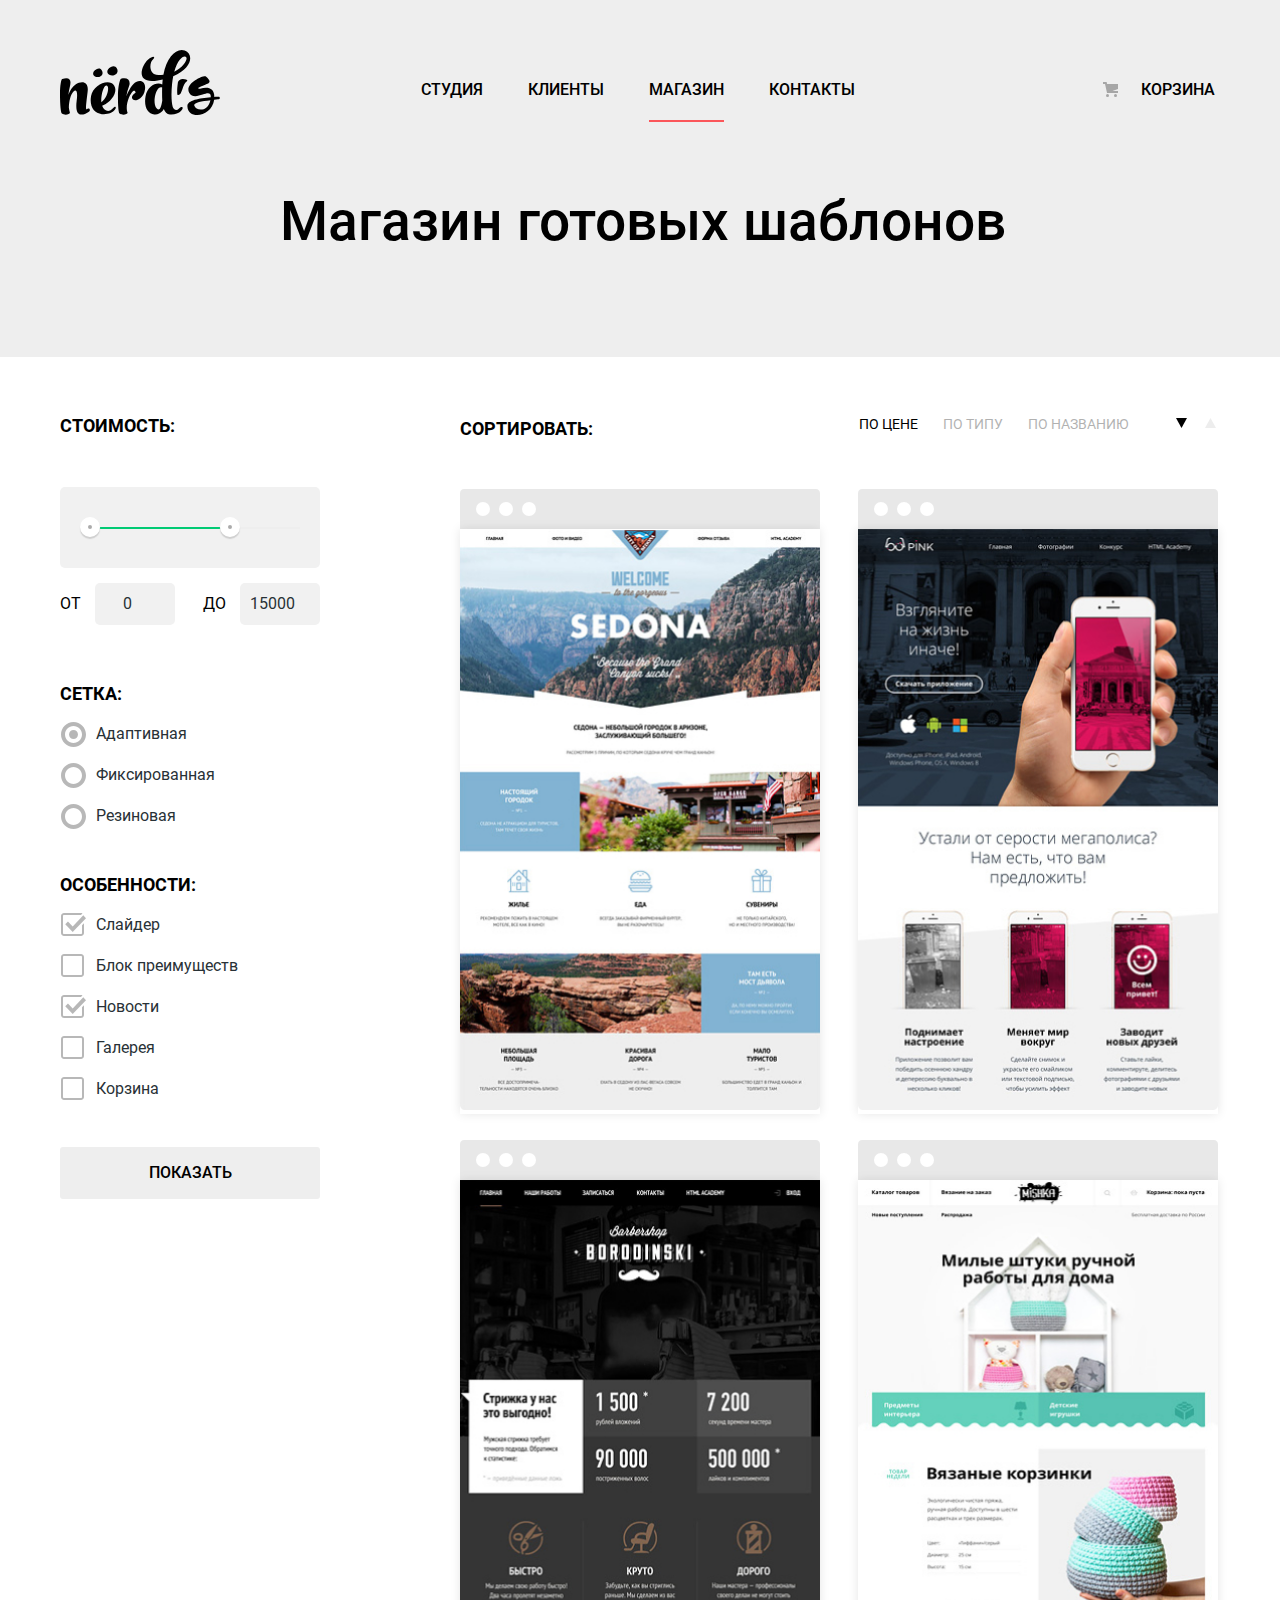
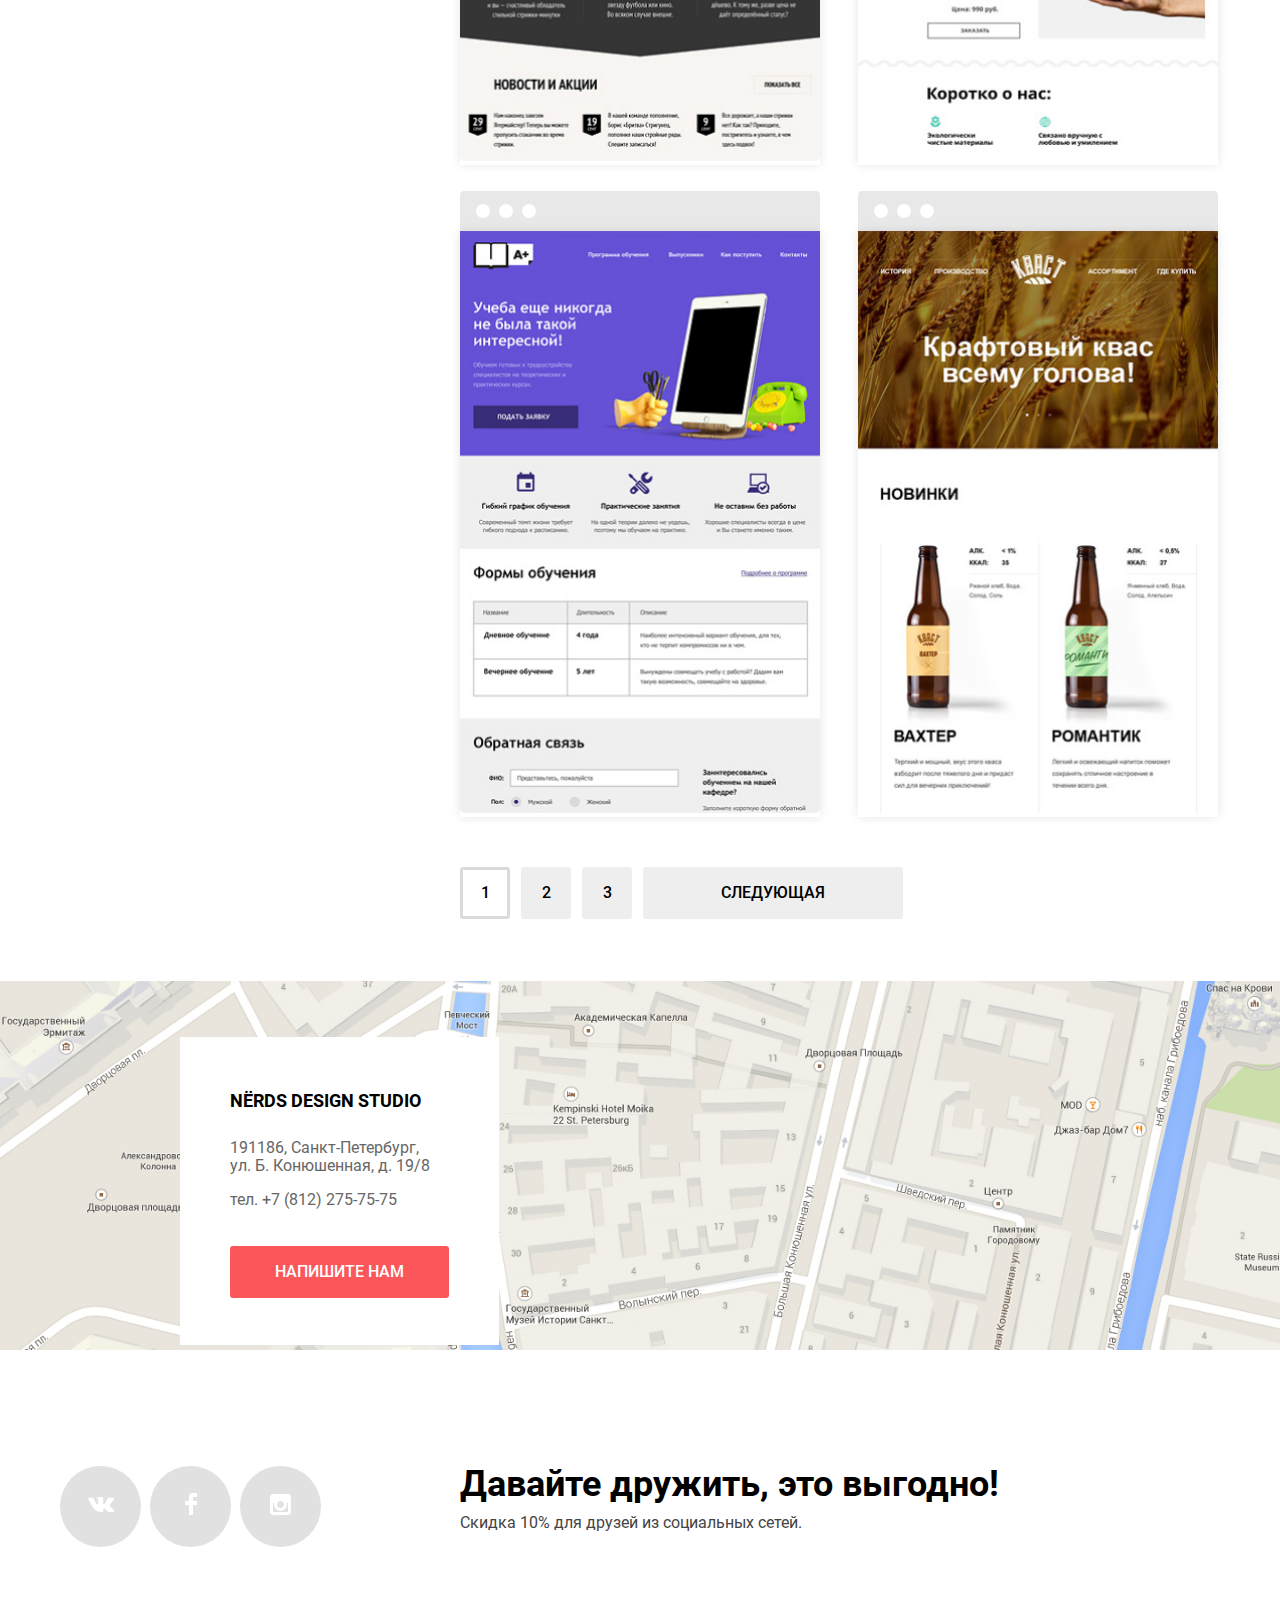
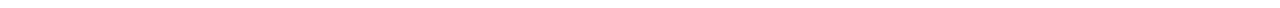
==== commit c9620d8d: "021120" ====
--- a/inner.html
+++ b/inner.html
@@ -7,7 +7,7 @@
   <title>HTML Academy: Nerds</title>
   <!-- <link href="https://fonts.googleapis.com/css2?family=Roboto:wght@400;500;700&display=swap" rel="stylesheet">  -->
   <link href="css/normalize.css" rel="stylesheet">
-  <link href="css/style.min.css" rel="stylesheet">
+  <link href="css/style.css" rel="stylesheet">
 </head>
 
 <body>
@@ -19,11 +19,11 @@
             <svg width="160" height="66" xmlns="http://www.w3.org/2000/svg">
               <g>
                 <title>background</title>
-                <rect fill="none" id="canvas_background" height="402" width="582" y="-1" x="-1" />
+                <rect fill="none" height="402" width="582" y="-1" x="-1" />
               </g>
               <g>
                 <title>Layer 1</title>
-                <path id="svg_1" fill="black"
+                <path fill="black"
                   d="m48.031,24.783c3.651,3.974 11.616,0.375 9.031,-4.922c-1.726,-3.556 -4.312,-2.731 -6.158,-1.82c-3.696,1.779 -4.395,5.047 -2.873,6.742zm-5.926,-2.781c2.376,4.866 -4.937,8.171 -8.292,4.521c-1.398,-1.555 -0.755,-4.56 2.636,-6.193c1.697,-0.836 4.073,-1.596 5.656,1.672zm115.831,28.372c-1.221,0.1592 -2.494,0.2685 -3.715,0.3734l-0.042,0.0036l0,0.056c-2.415,17.364 -26.188,20.231 -26.779,6.599c-0.269,-6.167 11.593,-7.95 23.398,-9.088c0.209,-5.4068 -3.565,-4.1946 -8.15,-2.7221c-4.819,1.5478 -10.533,3.3831 -13.458,-1.8789c-5.019,-9.025 14.632,-17.938 16.728,-16.102c6.353,5.5616 3.482,6.5913 -1.191,8.2674l-0.188,0.0676c-9.49,3.41 -5.791,4.107 -4.511,3.726c7.569,-2.253 14.366,-1.04 14.312,8.317c0.615,-0.0511 1.217,-0.0905 1.814,-0.1296l0,0c0.653,-0.0427 1.298,-0.085 1.943,-0.1414c2.306,-0.215 2.467,2.435 -0.161,2.652zm-7.514,0.756c-9.124,1.028 -17.013,2.436 -16.153,5.355c1.716,5.573 13.577,6.818 16.153,-5.355zm-32.632,-16.9c-0.815,5.65 -0.794,11.651 -0.112,11.688c0.334,0.019 2.304,-0.346 2.939,-1.507c0.609,-1.1176 1.177,-2.6567 1.771,-4.27l0,-0.0001l0,0l0,-0.0001l0,-0.0001l0,-0.0001l0,-0.0001c1.198,-3.2498 2.507,-6.8008 4.495,-7.8165c2.842,-1.451 -8.088,-5.045 -9.093,1.906zm-88.907,28.436c-7.919,5.338 -14.219,4.159 -12.212,-10.848c1.45,-10.904 -0.948,-11.521 -3.122,-9.442c-2.845,2.697 -4.628,9.723 -4.684,16.412c0.25823,1.6071 0.59328,3.2009 1.004,4.776c0.334,1.63 -4.907,3.315 -7.974,1.011c-1.058,-0.785 -1.895,-8.71 -1.895,-19.444c0,-8.824 1.171,-14.895 2.23,-15.175c8.029,-2.191 9.312,1.348 7.583,7.981c-0.68763,2.5973 -1.15429,5.2481 -1.395,7.924c1.673,-4.664 4.071,-8.485 6.803,-10.173c7.416,-4.664 13.605,-2.473 12.434,6.801c-2.007,16.58 -2.174,18.827 -0.39,17.535c2.231,-1.574 3.68,1.238 1.618,2.642zm12.883,2.476c5.41,0.619 11.041,-1.068 13.216,-4.552c1.839,-2.923 0.334,-3.935 -1.785,-1.575c-4.46,5.116 -9.088,2.811 -11.039,-2.36l0.502,-0.168c9.422,-3.766 15.332,-13.994 11.597,-19.783c-5.131,-7.981 -21.188,-0.844 -23.196,10.341c-1.84,10.341 2.955,17.254 10.705,18.097zm-0.389,-11.97c5.855,-4.159 7.806,-13.32 6.189,-15.905c-1.728,-2.697 -5.074,1.517 -6.245,11.746c-0.111,1.461 -0.111,2.865 0.056,4.159zm35.748,-2.121c2.063,-0.675 4.369,-2.552 5.966,-5.059c0.447,-0.703 0.823,-1.335 1.339,-2.98c-0.0625,0.1991 -0.0385,0.1084 0.0209,-0.1167c0.1079,-0.409 0.333,-1.2618 0.3691,-1.6243c0,-0.056 0.056,-0.339 0.112,-0.449c1.225,-6.857 -3.011,-10.736 -8.867,-7.813c-3.289,1.629 -7.359,7.813 -9.812,14.501c0.613,-3.598 1.672,-7.026 2.843,-10.399c2.007,-5.957 -1.728,-8.992 -8.14,-7.249c-1.06,0.281 -3.011,8.093 -3.011,16.917c0,10.734 0.558,16.916 1.617,17.704c3.066,2.36 8.53,0.618 7.973,-0.956c-0.2161,-0.5979 -0.3796,-1.1986 -0.5424,-1.7967l-0.0156,-0.0573c0,-0.169 0,-0.338 -0.055,-0.506c-1.061,-6.971 3.011,-16.635 6.356,-19.221c0.892,-0.731 2.118,-0.225 2.286,1.686c-2.732,1.349 -3.624,3.71 -3.624,4.721c0,2.754 2.787,3.428 5.185,2.698z"
                   clip-rule="evenodd" fill-rule="evenodd" />
                 <path id="svg_2" fill="black"
@@ -64,10 +64,10 @@
               <div class="range-filter">
                 <div class="range-controls">
                   <div class="scale">
-                    <div class="bar" style="width: 30%; margin-left: 20%"></div>
+                    <div class="bar" style="width: 60%; margin-left: 7%"></div>
                   </div>
-                  <button type="button" class="toggle toggle-min" tabindex="0" style="left: 20%"></button>
-                  <button type="button" class="toggle toggle-max" tabindex="0" style="left: 50%"></button>
+                  <button type="button" class="toggle toggle-min" tabindex="0"></button>
+                  <button type="button" class="toggle toggle-max" tabindex="0"></button>
                 </div>
                 <div class="price-controls">
                   <label class="min-price">
@@ -223,10 +223,10 @@
           <a href="" class="write-us-btn">напишите нам</a>
         </section>
         <h2 class="visually-hidden">Как до нас добраться (карта)</h2>
-        <img class="map-hidden" src="img/group-map.jpg" width="100%" height="416" alt="191186, Санкт-Петербург, ул. Б. Конюшенная ул., дом 19/8">
+        <img class="map-hidden" src="img/group-map.jpg" height="416" alt="191186, Санкт-Петербург, ул. Б. Конюшенная ул., дом 19/8">
         <iframe class="map-visual"
           src="https://www.google.com/maps/embed?pb=!1m18!1m12!1m3!1d1998.6037872533277!2d30.320858716096975!3d59.93871648187614!2m3!1f0!2f0!3f0!3m2!1i1024!2i768!4f13.1!3m3!1m2!1s0x4696310fca145cc1%3A0x42b32648d8238007!2z0JHQvtC70YzRiNCw0Y8g0JrQvtC90Y7RiNC10L3QvdCw0Y8g0YPQuy4sIDE5LzgsINCh0LDQvdC60YIt0J_QtdGC0LXRgNCx0YPRgNCzLCAxOTExODY!5e0!3m2!1sru!2sru!4v1602941479708!5m2!1sru!2sru"
-          width="100%" height="416" frameborder="0" style="border:0;" allowfullscreen="" aria-hidden="false" tabindex="0"></iframe>
+          height="416" style="border:0;" allowfullscreen="" aria-hidden="false" tabindex="0"></iframe>
       </section>
     </main>
     <footer>
@@ -239,11 +239,11 @@
                 <svg width="26" height="15" xmlns="http://www.w3.org/2000/svg">
                   <g>
                     <title>background</title>
-                    <rect fill="none" id="canvas_background" height="402" width="582" y="-1" x="-1" />
+                    <rect fill="none" height="402" width="582" y="-1" x="-1" />
                   </g>
                   <g>
                     <title>Layer 1</title>
-                    <path id="svg_1"
+                    <path
                       d="m16.138,11.51c0.956,-0.309 2.18,2.04 3.483,2.939c0.978,0.681 1.727,0.534 1.727,0.534l3.473,-0.05s1.815,-0.112 0.957,-1.554c-0.071,-0.12 -0.503,-1.069 -2.585,-3.022c-2.177,-2.043 -1.882,-1.712 0.739,-5.244c1.597,-2.153 2.236,-3.468 2.036,-4.028c-0.192,-0.539 -1.365,-0.399 -1.365,-0.399l-3.913,0.027c-0.381,0.001 -0.704,0.119 -0.851,0.515c-0.003,0.004 -0.621,1.666 -1.445,3.079c-1.741,2.989 -2.436,3.148 -2.724,2.961c-0.661,-0.433 -0.494,-1.737 -0.494,-2.664c0,-2.897 0.432,-4.105 -0.846,-4.417c-0.427,-0.104 -0.739,-0.172 -1.828,-0.182c-1.392,-0.021 -2.574,0 -3.244,0.329c-0.445,0.223 -0.786,0.712 -0.579,0.74c0.26,0.035 0.843,0.16 1.155,0.586c0.401,0.552 0.389,1.789 0.389,1.789s0.229,3.411 -0.54,3.834c-0.528,0.29 -1.25,-0.302 -2.803,-3.016c-0.793,-1.388 -1.392,-2.922 -1.392,-2.922s-0.116,-0.285 -0.326,-0.441c-0.25,-0.185 -0.6,-0.244 -0.6,-0.244l-3.714,0.024s-0.558,0.016 -0.763,0.262c-0.182,0.218 -0.015,0.668 -0.015,0.668s2.909,6.881 6.203,10.347c3.02,3.182 6.452,2.971 6.452,2.971l1.555,0s0.469,-0.054 0.709,-0.312c0.224,-0.24 0.214,-0.691 0.214,-0.691s-0.031,-2.109 0.935,-2.419z"
                       fill="#FFF" />
                   </g>
@@ -256,11 +256,11 @@
                 <svg width="12" height="22" xmlns="http://www.w3.org/2000/svg">
                   <g>
                     <title>background</title>
-                    <rect fill="none" id="canvas_background" height="402" width="582" y="-1" x="-1" />
+                    <rect fill="none" height="402" width="582" y="-1" x="-1" />
                   </g>
                   <g>
                     <title>Layer 1</title>
-                    <path id="svg_1" d="m12,4l0,-4l-4,0a4,4 0 0 0 -4,4l0,4l-4,0l0,4l4,0l0,10l4,0l0,-10l4,0l0,-4l-4,0l0,-4l4,0z" fill="#FFF" />
+                    <path d="m12,4l0,-4l-4,0a4,4 0 0 0 -4,4l0,4l-4,0l0,4l4,0l0,10l4,0l0,-10l4,0l0,-4l-4,0l0,-4l4,0z" fill="#FFF" />
                   </g>
                 </svg>
               </a>
@@ -271,11 +271,11 @@
                 <svg width="21" height="21" xmlns="http://www.w3.org/2000/svg">
                   <g>
                     <title>background</title>
-                    <rect fill="none" id="canvas_background" height="402" width="582" y="-1" x="-1" />
+                    <rect fill="none" height="402" width="582" y="-1" x="-1" />
                   </g>
                   <g>
                     <title>Layer 1</title>
-                    <path id="svg_1"
+                    <path
                       d="m18,0l-15,0c-1.65,0 -3,1.35 -3,3l0,15c0,1.65 1.35,3 3,3l15,0c1.65,0 3,-1.35 3,-3l0,-15c0,-1.65 -1.35,-3 -3,-3zm-7.5,7c1.93,0 3.5,1.57 3.5,3.5s-1.57,3.5 -3.5,3.5s-3.5,-1.57 -3.5,-3.5s1.57,-3.5 3.5,-3.5zm7.5,11l-15,0l0,-9l1.181,0a6.504,6.504 0 0 0 -0.181,1.5a6.5,6.5 0 1 0 13,0a6.45,6.45 0 0 0 -0.181,-1.5l1.181,0l0,9zm-7.5,-22l-4,0l0,7l4,0l0,4l0,-11z"
                       fill="#FFF" />
                   </g>
--- a/css/style.css
+++ b/css/style.css
@@ -0,0 +1,1634 @@
+/*
+* Prefixed by https://autoprefixer.github.io
+* PostCSS: v7.0.29,
+* Autoprefixer: v9.7.6
+* Browsers: last 2 version,not dead,not ie <= 11
+*/
+@font-face {
+  font-family: 'Roboto';
+  font-style: normal;
+  font-weight: 400;
+  src:
+    /* local('Roboto'), */
+    url('../fonts/roboto.woff2') format('woff2'),
+    url('../fonts/roboto.woff') format('woff');
+}
+
+@font-face {
+  font-family: 'Roboto';
+  font-style: normal;
+  font-weight: 500;
+  src:
+    /* local('Roboto Medium'), */
+    url('../fonts/robotomedium.woff2') format('woff2'),
+    url('../fonts/robotomedium.woff') format('woff');
+}
+
+@font-face {
+  font-family: 'Roboto';
+  font-style: normal;
+  font-weight: 700;
+  src:
+    /* local('Roboto Bold'), */
+    url('../fonts/robotobold.woff2') format('woff2'),
+    url('../fonts/robotobold.woff') format('woff');
+}
+
+:root {
+  --basic-red: #FB565A;
+  --red: #E74246;
+  --dark-red: #D7373B;
+  --basic-green: #00CA74;
+  --green: #00BC6C;
+  --dark-green: #00AA62;
+  --basic-yellow: #EFC84A;
+  --yellow: #EAB534;
+  --dark-yellow: #E5A722;
+  --white: #FFFFFF;
+  --black: #000000;
+  --antracit: #283136;
+  --first-grey: #EEEEEE;
+  --grey: #DFDFDF;
+  --basic-grey: #D7DCDE;
+  --dark-grey: #D5D5D5;
+  --telegrey: #888888;
+  --light-grey: #E1E1E1;
+  --silver: #B4B9BB;
+  --super-grey: #DBDBDB;
+  --dark-blue: #444444;
+  --perlamutr: #A6A6A6;
+  --mouse-grey: #666666;
+  --blue-elise: #f1f1f1;
+  --aluminium: #ababab;
+  --light-telegrey: #cfcfcf;
+}
+
+body {
+  min-width: 1160px;
+  margin: 0;
+  padding: 0;
+  font-family: "Roboto", "Arial", sans-serif;
+  font-size: 16px;
+  line-height: 18px;
+  color: var(--black);
+  background-color: var(--white);
+}
+
+a {
+  text-decoration: none;
+}
+
+img {
+  max-width: 100%;
+  height: auto;
+}
+
+.page-body {
+  min-height: 100%;
+  display: grid;
+  grid-template-rows: -webkit-min-content 1fr -webkit-min-content;
+  grid-template-rows: min-content 1fr min-content;
+  align-content: start;
+}
+
+.main-header {
+  background-color: var(--first-grey);
+}
+
+.main-navigation {
+  display: grid;
+  grid-template-columns: 160px 1fr;
+  -moz-column-gap: 201px;
+  column-gap: 201px;
+  margin-left: auto;
+  margin-right: auto;
+  margin-top: 49px;
+  margin-bottom: 0px;
+  max-width: 1160px;
+}
+
+.logo {
+  width: 160px;
+  height: 65px;
+}
+
+.logo:active path {
+  fill: var(--perlamutr);
+}
+
+.logo-item:hover path {
+  fill: var(--black);
+}
+
+.logo-item:active path {
+  fill: var(--perlamutr);
+}
+
+.site-navigation {
+  list-style: none;
+  display: flex;
+  padding: 0px;
+  margin: 0px;
+  flex-wrap: wrap;
+}
+
+.inner-main-header {
+  background-color: var(--first-grey);
+  margin: 0px;
+  padding: 0px;
+}
+
+.main-menu-items {
+  font-size: 16px;
+  line-height: 30px;
+  text-transform: uppercase;
+  font-weight: 500;
+  display: block;
+  color: var(--black);
+}
+
+.main-menu-items:hover {
+  font-size: 16px;
+  line-height: 30px;
+  text-transform: uppercase;
+  font-weight: 500;
+  color: var(--basic-red);
+}
+
+.main-menu-items:active {
+  font-size: 16px;
+  line-height: 30px;
+  text-transform: uppercase;
+  font-weight: 500;
+  opacity: 0.3;
+  color: var(--black);
+}
+
+.main-menu-current {
+  font-size: 16px;
+  line-height: 30px;
+  text-transform: uppercase;
+  font-weight: 500;
+  border-bottom: 2px solid var(--basic-red);
+}
+
+.current-page {
+  position: relative;
+}
+
+.current-page::after {
+  position: absolute;
+  background-color: var(--basic-red);
+  display: block;
+  content: "";
+  width: 100%;
+  height: 2px;
+  bottom: -17px;
+  left: 0px;
+  z-index: 1;
+}
+
+.about-company-btn {
+  text-align: center;
+  display: inline-block;
+  width: 240px;
+  text-transform: uppercase;
+  color: var(--white);
+  background: var(--basic-red);
+  border-radius: 3px;
+  margin-bottom: 80px;
+  box-sizing: border-box;
+  padding-top: 17px;
+  padding-bottom: 17px;
+  font-weight: 500;
+  vertical-align: middle;
+}
+
+.about-company-btn:hover {
+  background: var(--red);
+}
+
+.about-company-btn:active {
+  background: var(--dark-red);
+}
+
+.main-wrapper {
+  background-color: var(--first-grey);
+  margin-top: 0px;
+}
+
+.width-wrapper {
+  margin-left: auto;
+  margin-right: auto;
+  max-width: 1160px;
+  margin-bottom: 0px;
+}
+
+.products {
+  max-width: 1160px;
+  margin-left: auto;
+  margin-right: auto;
+  margin-top: 0px;
+  padding-top: 77px;
+}
+
+.product-list {
+  display: grid;
+  grid-template-columns: 1fr 1fr 1fr;
+  list-style: none;
+  -moz-column-gap: 39px;
+  column-gap: 39px;
+  padding: 0px;
+  margin: 0px;
+}
+
+.product-item {
+  display: flex;
+  flex-direction: column;
+  max-width: 300px;
+  margin: 0px;
+  padding: 0px;
+}
+
+.advantage-btn {
+  display: inline-block;
+  width: 160px;
+  height: 100%;
+  text-align: center;
+  text-transform: uppercase;
+  border-radius: 3px;
+  color: var(--white);
+  margin-top: 32px;
+  box-sizing: border-box;
+  padding-top: 17px;
+  padding-bottom: 17px;
+  font-weight: 500;
+  vertical-align: middle;
+}
+
+.advantage-btn-red {
+  background: var(--basic-red);
+}
+
+.advantage-btn-red:hover {
+  background: var(--red);
+}
+
+.advantage-btn-red:active {
+  background: var(--dark-red);
+}
+
+.advantage-btn-green {
+  background: var(--basic-green);
+}
+
+.advantage-btn-green:hover {
+  background: var(--green);
+}
+
+.advantage-btn-green:active {
+  background: var(--dark-green);
+}
+
+.advantage-btn-yellow {
+  background: var(--basic-yellow);
+}
+
+.advantage-btn-yellow:hover {
+  background: var(--yellow);
+}
+
+.advantage-btn-yellow:active {
+  background: var(--dark-yellow);
+}
+
+.social-button {
+  width: 81px;
+  height: 81px;
+  background-color: var(--light-grey);
+  border-radius: 50%;
+  display: flex;
+  justify-content: center;
+  align-items: center;
+}
+
+.social-button:hover {
+  background: var(--red);
+}
+
+.social-button:active {
+  background: var(--dark-red);
+}
+
+.social-button:active path {
+  fill: var(--basic-grey);
+}
+
+.close-btn {
+  background: var(--basic-red);
+  opacity: 0.6;
+}
+
+.close-btn:hover {
+  background: var(--basic-red);
+}
+
+.close-btn:active {
+  background: var(--basic-red);
+  opacity: 0.3;
+}
+
+.appointment-item input {
+  background-color: var(--white);
+  border: 2px solid var(--basic-grey);
+  border-radius: 3px;
+}
+
+.appointment-item input:hover {
+  border-color: var(--silver);
+}
+
+.appointment-item input:focus {
+  border-color: var(--black);
+}
+
+.appointment-item input:invalid {
+  border-color: var(--red);
+  color: var(--red);
+}
+
+.filter-btn {
+  background-color: var(--first-grey);
+  border-radius: 3px;
+  display: inline-block;
+  width: 260px;
+  height: 100%;
+  margin-top: 27px;
+  border-radius: 3px;
+  font-weight: 500;
+  font-size: 16px;
+  line-height: 18px;
+  text-transform: uppercase;
+  border: none;
+  vertical-align: middle;
+  padding-bottom: 17px;
+  padding-top: 17px;
+}
+
+.filter-btn:hover {
+  background-color: var(--grey);
+  border-radius: 3px;
+}
+
+.filter-btn:active {
+  background-color: var(--dark-grey);
+  border-radius: 3px;
+}
+
+.filter-item {
+  font-size: 16px;
+  line-height: 20px;
+  color: var(--antracit);
+  opacity: 0.6;
+  display: none;
+}
+
+.filter-item:hover {
+  color: var(--antracit);
+}
+
+.filter-item:invalid {
+  color: var(--antracit);
+  opacity: 0.3;
+}
+
+.pagination {
+  display: flex;
+}
+
+.pagination-list {
+  list-style: none;
+  display: flex;
+  width: 443px;
+  padding-top: 0px;
+  padding-bottom: 0px;
+  padding-left: 0px;
+  padding-right: 0px;
+  margin-bottom: 0px;
+  margin-top: 50px;
+}
+
+.pagination-item-current {
+  background-color: var(--white);
+  border: 3px solid var(--super-grey);
+  border-radius: 3px;
+  display: inline-block;
+  min-width: 50px;
+  height: 100%;
+  margin-right: 11px;
+  color: var(--black);
+  text-align: center;
+  box-sizing: border-box;
+  padding-top: 14px;
+  padding-bottom: 14px;
+  font-weight: 500;
+  vertical-align: middle;
+}
+
+.pagination-item {
+  background-color: var(--first-grey);
+  border-radius: 3px;
+  display: inline-block;
+  min-width: 50px;
+  height: 100%;
+  margin-right: 11px;
+  color: var(--black);
+  text-align: center;
+  box-sizing: border-box;
+  padding-top: 17px;
+  padding-bottom: 17px;
+  font-weight: 500;
+  vertical-align: middle;
+}
+
+.pagination-item-next {
+  background-color: var(--first-grey);
+  border-radius: 3px;
+  display: inline-block;
+  height: 100%;
+  min-width: 260px;
+  color: var(--black);
+  text-align: center;
+  box-sizing: border-box;
+  padding-top: 17px;
+  padding-bottom: 17px;
+  text-transform: uppercase;
+  font-weight: 500;
+  vertical-align: middle;
+}
+
+.pagination-item-next:hover {
+  background-color: var(--grey);
+  border-radius: 3px;
+}
+
+.pagination-item-next:active {
+  background-color: var(--dark-grey);
+  border-radius: 3px;
+}
+
+.pagination-item:hover {
+  background-color: var(--grey);
+  border-radius: 3px;
+}
+
+.pagination-item:active {
+  background-color: var(--dark-grey);
+  border-radius: 3px;
+}
+
+.sort-by {
+  list-style: none;
+  display: flex;
+  flex-wrap: wrap;
+  padding: 0px;
+  margin-top: 0;
+  width: 760px;
+}
+
+.sort-by li:nth-of-type(2) {
+  margin-left: 266px;
+  margin-right: 25px;
+}
+
+.sort-by li:nth-of-type(3) {
+  margin-right: 25px;
+}
+
+.sorting {
+  display: inline-block;
+  font-weight: bold;
+  font-size: 18px;
+  line-height: 30px;
+  text-transform: uppercase;
+  margin: 0px;
+  padding: 0px;
+  vertical-align: top;
+}
+
+.sort-by-item {
+  font-size: 14px;
+  line-height: 18px;
+  text-transform: uppercase;
+  opacity: 0.3;
+  display: inline-block;
+  vertical-align: middle;
+}
+
+.sort-by-item:hover {
+  opacity: 0.6;
+}
+
+.sort-by-item:active {
+  opacity: 1.0;
+}
+
+.current-sort {
+  opacity: 1.0;
+}
+
+.visually-hidden {
+  display: none;
+}
+
+.principles {
+  padding-top: 80px;
+  margin-top: 0px;
+  margin-bottom: 0;
+  font-weight: 500;
+  font-size: 55px;
+  line-height: 55px;
+  max-width: 520px;
+}
+
+.tagline {
+  color: var(--antracit);
+  font-size: 16px;
+  line-height: 24px;
+  margin: 0px;
+  padding: 0px;
+  max-width: 420px;
+}
+
+.top-ten {
+  color: var(--antracit);
+  font-size: 16px;
+  line-height: 24px;
+  margin: 0px;
+  padding: 0px;
+  max-width: 230px;
+}
+
+.slide-tagline {
+  padding-top: 25px;
+  padding-bottom: 40px;
+}
+
+.product-type {
+  font-weight: bold;
+  font-size: 24px;
+  line-height: 30px;
+  text-transform: uppercase;
+  margin-top: 25px;
+  margin-bottom: 16px;
+  margin-left: 0;
+  margin-right: 0;
+}
+
+.about-company {
+  font-weight: 500;
+  font-size: 45px;
+  line-height: 45px;
+  margin-top: 155px;
+  margin-bottom: 34px;
+  position: relative;
+}
+
+.about-company::before {
+  position: absolute;
+  background-color: var(-first-grey);
+  display: block;
+  content: "";
+  width: 1158px;
+  height: 2px;
+  top: -70px;
+  left: 0px;
+}
+
+.img-item {
+  margin-top: 121px;
+}
+
+.services {
+  font-weight: bold;
+  font-size: 16px;
+  line-height: 24px;
+  text-transform: uppercase;
+  margin-top: 40px;
+  margin-bottom: 23px;
+}
+
+.approach {
+  font-weight: bold;
+  font-size: 16px;
+  line-height: 24px;
+  text-transform: uppercase;
+  text-align: center;
+}
+
+.figure {
+  font-weight: bold;
+  font-size: 45px;
+  line-height: 64px;
+  margin-bottom: 10px;
+}
+
+.percent {
+  font-weight: bold;
+  font-size: 26px;
+  line-height: 40px;
+}
+
+.footer-tagline-inner {
+  font-weight: bold;
+  font-size: 36px;
+  line-height: 36px;
+  margin-top: 65px;
+  margin-bottom: 10px;
+}
+
+.footer-tagline-main {
+  font-weight: bold;
+  font-size: 36px;
+  line-height: 36px;
+  margin-top: 75px;
+  margin-bottom: 10px;
+}
+
+.footer-promo {
+  color: var(--dark-blue);
+  font-size: 16px;
+  line-height: 22px;
+  margin-bottom: 74px;
+  margin-top: 0px;
+  padding: 0px;
+}
+
+.header-item {
+  font-weight: 500;
+  font-size: 55px;
+  line-height: 55px;
+  margin-left: 220px;
+  margin-top: 80px;
+  margin-bottom: 108px;
+  max-width: 1160px;
+}
+
+.filter-name {
+  font-weight: bold;
+  font-size: 18px;
+  line-height: 30px;
+  text-transform: uppercase;
+  padding-left: 0px;
+  margin-bottom: 15px;
+}
+
+.cart {
+  position: relative;
+}
+
+.cart::before {
+  content: url("../img/cart-icon.svg");
+  position: absolute;
+  width: 15px;
+  height: 15px;
+  top: 2px;
+  right: 97px;
+}
+
+.index-columns {
+  display: grid;
+  list-style: none;
+  -moz-column-gap: 149px;
+  column-gap: 149px;
+  grid-template-columns: 651px 360px;
+  margin: 0px;
+  padding: 0px;
+}
+
+.approach {
+  font-weight: bold;
+  font-size: 16px;
+  line-height: 24px;
+  text-transform: uppercase;
+  text-align: center;
+  margin-top: 37px;
+  margin-bottom: 31px;
+}
+
+.feature-items {
+  display: grid;
+  grid-template-columns: 119px 120px 1fr;
+  list-style: none;
+  padding: 0px;
+  margin: 0px;
+}
+
+.approach-items {
+  display: flex;
+  flex-direction: column;
+  text-align: left;
+  color: var(--antracit);
+  font-size: 16px;
+  line-height: 18px;
+  padding: 0px;
+  margin: 0px;
+}
+
+.percent {
+  vertical-align: top;
+}
+
+.tagline-list {
+  list-style: none;
+}
+
+.tag-items {
+  margin-bottom: 24px;
+  position: relative;
+}
+
+.tag-items::before {
+  position: absolute;
+  background-color: var(--basic-red);
+  display: block;
+  content: "";
+  width: 25px;
+  height: 2px;
+  top: 10px;
+  left: -40px;
+}
+
+.tagline-list:last-child {
+  margin-bottom: 75px;
+}
+
+.logo-list {
+  list-style: none;
+  display: flex;
+  flex-wrap: wrap;
+  justify-content: space-between;
+  padding-top: 45px;
+  padding-bottom: 35px;
+  padding-left: 0px;
+  margin: 0px;
+  border-top: 2px solid var(--first-grey);
+  border-bottom: 2px solid var(--first-grey);
+}
+
+.logo-item {
+  width: 23%;
+  height: 100px;
+  display: flex;
+  justify-content: center;
+  align-items: center;
+  position: relative;
+  margin-top: 0px;
+  margin-bottom: 0px;
+}
+
+.logo-block {
+  opacity: 0.2;
+}
+
+.logo-block:hover {
+  opacity: 1;
+}
+
+.logo-block:active {
+  opacity: 0.1;
+}
+
+.logo-item::after {
+  position: absolute;
+  background-color: var(--first-grey);
+  display: block;
+  content: "";
+  width: 52px;
+  height: 1px;
+  top: 45px;
+  right: -40px;
+  transform: rotate(-90deg);
+}
+
+.logo-item:last-of-type::after {
+  display: none;
+}
+
+.container-footer {
+  display: grid;
+  grid-template-columns: 261px 1fr;
+  -moz-column-gap: 139px;
+  column-gap: 139px;
+  margin-left: auto;
+  margin-right: auto;
+  max-width: 1160px;
+  align-items: center;
+}
+
+.social-nets {
+  display: flex;
+  list-style: none;
+  justify-content: space-between;
+  padding: 0px;
+  margin-top: 20px;
+}
+
+.slider-list {
+  list-style: none;
+  margin: 0;
+  padding: 0;
+}
+
+.slider {
+  position: relative;
+}
+
+.page-catalog {
+  display: grid;
+  grid-template-columns: 260px 1fr;
+  -moz-column-gap: 140px;
+  column-gap: 140px;
+  margin-left: auto;
+  margin-right: auto;
+  padding-top: 57px;
+  max-width: 1160px;
+  margin-bottom: 0px;
+  padding-bottom: 0px;
+}
+
+.catalog-results {
+  display: flex;
+  flex-direction: column;
+  padding: 0px;
+  margin: 0px;
+}
+
+.catalog-list {
+  list-style: none;
+  display: grid;
+  grid-template-columns: 360px 360px;
+  -moz-column-gap: 38px;
+  column-gap: 38px;
+  row-gap: 66px;
+  padding-top: 69px;
+  padding-left: 0px;
+  padding-right: 0px;
+  padding-bottom: 0px;
+  margin: 0px;
+  width: 760px;
+  height: auto;
+}
+
+.catalog-block {
+  position: absolute;
+  bottom: 0px;
+  left: 0px;
+  width: 100%;
+  background-color: var(--first-grey);
+  border-radius: 3px;
+  display: none;
+}
+
+.catalog-item {
+  background-color: var(--basic-extra-light);
+  box-shadow: 0 0 10px rgba(0, 0, 0, 0.1);
+  display: block;
+  height: 100%;
+  width: auto;
+  position: relative;
+}
+
+.catalog-item:hover .catalog-block {
+  display: block;
+}
+
+.catalog-item::before {
+  position: absolute;
+  content: url("../img/browser.svg");
+  top: -40px;
+  right: 0px;
+  opacity: 0.12;
+}
+
+.catalog-item:hover::before {
+  opacity: 1.0;
+}
+
+.range-item {
+  margin: 0;
+  padding: 0;
+  border: none;
+}
+
+.range-filter {
+  width: 260px;
+  margin-top: 49px;
+}
+
+.range-item legend {
+  font-size: 18px;
+  line-height: 24px;
+  text-transform: uppercase;
+  font-weight: 700;
+}
+
+.range-controls {
+  position: relative;
+  height: 41px;
+  margin-bottom: 15px;
+  padding-top: 40px;
+  padding-right: 20px;
+  padding-left: 20px;
+  background-color: var(--blue-elise);
+  border-radius: 5px;
+}
+
+.scale {
+  height: 2px;
+  background: var(--first-grey);
+}
+
+.bar {
+  width: 70%;
+  height: 2px;
+  background: var(--basic-green);
+}
+
+.toggle {
+  position: absolute;
+  top: 30px;
+  left: 0;
+  width: 8px;
+  height: 8px;
+  padding: 2px;
+  background-color: var(--aluminium);
+  border: 8px solid var(--white);
+  border-radius: 50%;
+  box-shadow: 0 2px 1px 0 var(--light-telegrey);
+  cursor: pointer;
+}
+
+.toggle-min {
+  left: 20px;
+}
+
+.toggle-max {
+  left: 160px;
+}
+
+.price-controls {
+  display: flex;
+  justify-content: space-between;
+}
+
+.price-controls label {
+  text-transform: uppercase;
+  font-family: "Roboto", "Arial", sans-serif;
+  font-size: 16px;
+  line-height: 22px;
+}
+
+.price-controls input {
+  width: 60px;
+  padding: 10px;
+  margin-left: 10px;
+  text-align: center;
+  color: var(--antracit);
+  border: none;
+  border-radius: 5px;
+  background: var(--blue-elise);
+  font-family: inherit;
+  font-size: inherit;
+  line-height: 22px;
+}
+
+.filter-list {
+  list-style: none;
+  font-size: 16px;
+  line-height: 19px;
+  padding: 0px;
+  margin: 0px;
+}
+
+.filter-list-radio {
+  display: flex;
+  flex-direction: column;
+  justify-content: space-between;
+  width: 190px;
+  padding: 0px;
+  margin: 0px;
+}
+
+.filter-list-checkbox {
+  display: flex;
+  flex-direction: column;
+  justify-content: space-between;
+  width: 190px;
+  padding: 0px;
+  margin: 0px;
+}
+
+.filter-option {
+  font-size: 16px;
+  line-height: 19px;
+  color: var(--antracit);
+  padding-left: 36px;
+  margin-bottom: 22px;
+}
+
+.filter-rubber {
+  margin-bottom: 15px;
+}
+
+.filter-option label {
+  position: relative;
+  display: block;
+}
+
+.filter-input-checkbox+label::before {
+  content: url("../img/checkbox-off.svg");
+  position: absolute;
+  top: -2px;
+  left: -35px;
+  width: 23px;
+  height: 23px;
+}
+
+.filter-input-checkbox:checked+label::before {
+  content: url("../img/checkbox-on.svg");
+  position: absolute;
+  top: -2px;
+  left: -35px;
+  width: 23px;
+  height: 23px;
+}
+
+.filter-input-checkbox:checked+label:hover::before {
+  content: url("../img/checkbox-on-hover.svg");
+  position: absolute;
+  top: -2px;
+  left: -35px;
+  width: 23px;
+  height: 23px;
+}
+
+.filter-input-checkbox+label:hover::before {
+  content: url("../img/checkbox-off-hover.svg");
+  position: absolute;
+  top: -2px;
+  left: -35px;
+  width: 23px;
+  height: 23px;
+}
+
+.filter-input-radio+label::before {
+  content: url("../img/radio-off.svg");
+  position: absolute;
+  top: -2px;
+  left: -35px;
+  width: 23px;
+  height: 23px;
+}
+
+.filter-input-radio+label:hover::before {
+  content: url("../img/radio-off-hover.svg");
+  position: absolute;
+  top: -2px;
+  left: -35px;
+  width: 23px;
+  height: 23px;
+}
+
+.filter-input-radio:checked+label::before {
+  content: url("../img/radio-on.svg");
+  position: absolute;
+  top: -2px;
+  left: -35px;
+  width: 23px;
+  height: 23px;
+}
+
+.filter-input-radio:checked+label:hover::before {
+  content: url("../img/radio-on-hover.svg");
+  position: absolute;
+  top: -2px;
+  left: -35px;
+  width: 23px;
+  height: 23px;
+}
+
+.filter-input-radio+label:disabled::before {
+  content: url("../img/radio-off-disabled.svg");
+  position: absolute;
+  top: -2px;
+  left: -35px;
+  width: 23px;
+  height: 23px;
+}
+
+.filter-input-checkbox+label:disabled::before {
+  content: url("../img/checkbox-off-disabled.svg");
+  position: absolute;
+  top: -2px;
+  left: -35px;
+  width: 23px;
+  height: 23px;
+}
+
+.values {
+  color: var(--antracit);
+  font-size: 16px;
+  line-height: 24px;
+}
+
+.site-navigation li {
+  padding-top: 26px;
+}
+
+.site-navigation li:not(:nth-of-type(5)) {
+  margin-right: 45px;
+}
+
+.site-navigation li:nth-of-type(4) {
+  margin-right: 286px;
+}
+
+.slider-controls {
+  position: absolute;
+  bottom: 98px;
+  right: 530px;
+  z-index: 20;
+  display: flex;
+  width: 96px;
+  justify-content: space-around;
+}
+
+.slider-controls button {
+  padding: 0;
+  width: 18px;
+  height: 18px;
+  background-color: var(--white);
+  border: 2px solid var(--white);
+  border-radius: 50%;
+  cursor: pointer;
+}
+
+.slider-controls .current {
+  background-color: var(--white);
+  background-image: url("../img/ellipse.svg");
+  background-position: center;
+  background-repeat: no-repeat;
+}
+
+.slide {
+  display: none;
+}
+
+.slide-current {
+  display: block;
+  min-width: 1160px;
+  background-repeat: no-repeat;
+  background-position: bottom right;
+}
+
+.expensive {
+  background-color: var(--first-grey);
+  background-image: url("../img/nerds-index-slide1.png");
+}
+
+.math {
+  background-color: var(--first-grey);
+  background-image: url("../img/nerds-index-slide2.png");
+}
+
+.hardcore {
+  background-color: var(--first-grey);
+  background-image: url("../img/slide3-hardcore.png");
+}
+
+.map {
+  margin-top: 80px;
+  position: relative;
+}
+
+.map-visual {
+  width: 100%;
+}
+
+.map-hidden {
+  width: 100%;
+  position: absolute;
+  z-index: -1;
+  top: 0;
+  left: 0;
+}
+
+.map-inner-page {
+  margin-top: 62px;
+  margin-left: 0px;
+  position: relative;
+}
+
+.illustration-width {
+  width: 100%;
+}
+
+.info-box {
+  position: absolute;
+  background-color: var(--white);
+  width: 319px;
+  height: 308px;
+  left: 180px;
+  bottom: 56px;
+}
+
+.info-box-item {
+  font-weight: bold;
+  font-size: 18px;
+  line-height: 30px;
+  text-transform: uppercase;
+  margin-left: 50px;
+  margin-top: 49px;
+  padding: 0px;
+}
+
+.info-text {
+  margin-top: 23px;
+  margin-left: 50px;
+  font-size: 16px;
+  line-height: 18px;
+  color: var(--mouse-grey);
+}
+
+.superphone {
+  margin-top: 20px;
+  margin-left: 50px;
+  font-size: 16px;
+  line-height: 18px;
+  color: var(--mouse-grey);
+}
+
+.write-us-btn {
+  display: inline-block;
+  width: 219px;
+  box-sizing: border-box;
+  background-color: var(--basic-red);
+  border-radius: 3px;
+  color: var(--white);
+  text-transform: uppercase;
+  font-weight: 500;
+  font-size: 16px;
+  line-height: 18px;
+  padding-top: 17px;
+  padding-bottom: 17px;
+  text-align: center;
+  margin-left: 50px;
+  margin-top: 37px;
+  vertical-align: middle;
+}
+
+fieldset {
+  border: 0 none;
+  padding: 0px;
+  margin: 0px;
+}
+
+.filter-block {
+  margin-top: 54px;
+}
+
+.filter-features {
+  margin-top: 30px;
+}
+
+.icon-down {
+  margin-left: 47px;
+}
+
+.icon-up-grey {
+  margin-left: 18px;
+}
+
+.pop-up {
+  display: none;
+}
+
+.modal-show {
+  display: block;
+  position: fixed;
+  top: 50%;
+  left: 50%;
+  transform: translate(-50%, -50%);
+  background-color: var(--white);
+  width: 960px;
+  height: 590px;
+  box-shadow: 0 0 10px rgba(0, 0, 0, 0.1);
+  -webkit-animation: bounce 0.6s;
+  animation: bounce 0.6s;
+}
+
+.modal-error {
+  -webkit-animation: shake 0.6s;
+  animation: shake 0.6s;
+}
+
+.modal-text {
+  font-weight: bold;
+  font-size: 45px;
+  line-height: 53px;
+  margin-left: 100px;
+  margin-top: 60px;
+}
+
+.pop-up label {
+  font-size: 16px;
+  line-height: 18px;
+  font-weight: bold;
+}
+
+.pop-up-container {
+  margin-left: 100px;
+  display: flex;
+  flex-wrap: wrap;
+  max-width: 761px;
+  height: auto;
+}
+
+.pop-up-block {
+  display: flex;
+  flex-direction: column;
+}
+
+.pop-up-block input[type="text"],
+.pop-up-block input[type="email"] {
+  box-sizing: border-box;
+  width: 360px;
+  padding-top: 15px;
+  padding-bottom: 17px;
+  padding-left: 15px;
+  font-size: 16px;
+  line-height: 18px;
+  color: var(--dark-blue);
+  opacity: 0.5;
+  border: 2px solid var(--basic-grey);
+  border-radius: 3%;
+}
+
+.pop-up-block input[type="text"]:hover {
+  border: 2px solid var(--silver);
+}
+
+.pop-up-block input[type="text"]:focus {
+  border: 2px solid var(--black);
+  color: var(--black);
+  opacity: 1;
+}
+
+.pop-up-block input[type="email"]:invalid {
+  border: 2px solid var(--red);
+  color: var(--red);
+}
+
+.pop-up-email {
+  margin-left: 35px;
+}
+
+.pop-up-item {
+  margin-bottom: 10px;
+}
+
+.pop-up-text {
+  width: 100%;
+  margin-top: 20px;
+}
+
+.pop-up-block textarea {
+  box-sizing: border-box;
+  width: 760px;
+  height: 118px;
+  padding-top: 15px;
+  padding-left: 15px;
+  font-size: 16px;
+  line-height: 18px;
+  color: var(--dark-blue);
+  opacity: 0.5;
+  border: 2px solid var(--basic-grey);
+  border-radius: 2%;
+}
+
+.send-btn {
+  text-align: center;
+  display: inline-block;
+  padding: auto;
+  width: 259px;
+  height: 50px;
+  text-transform: uppercase;
+  color: var(--white);
+  background: var(--basic-red);
+  border-radius: 3px;
+  margin-bottom: 80px;
+  box-sizing: border-box;
+  margin-left: 100px;
+  margin-top: 32px;
+  border: none;
+  vertical-align: middle;
+}
+
+.pop-up-close {
+  position: absolute;
+  top: 70px;
+  right: 90px;
+  width: 21px;
+  height: 21px;
+  border: 0;
+  cursor: pointer;
+  background-color: var(--white);
+}
+
+.pop-up-close::before,
+.pop-up-close::after {
+  content: "";
+  position: absolute;
+  top: 10px;
+  left: 0px;
+  width: 26px;
+  height: 4px;
+  background-color: var(--basic-red);
+  opacity: 30%;
+}
+
+.pop-up-close::before {
+  transform: rotate(45deg);
+}
+
+.pop-up-close::after {
+  transform: rotate(-45deg);
+}
+
+.pop-up-close:hover:before {
+  opacity: 100%;
+  background-color: var(--basic-red);
+}
+
+.pop-up-close:hover:after {
+  opacity: 100%;
+  background-color: var(--basic-red);
+}
+
+.pop-up-close:active:before {
+  opacity: 15%;
+  background-color: var(--basic-red);
+}
+
+.pop-up-close:active:after {
+  opacity: 15%;
+  background-color: var(--basic-red);
+}
+
+.catalog-header {
+  text-transform: uppercase;
+  color: var(--black);
+  font-size: 18px;
+  line-height: 30px;
+  font-weight: bold;
+  margin-left: 135px;
+  margin-top: 32px;
+}
+
+.catalog-header:hover {
+  color: var(--basic-red);
+}
+
+.catalog-header:active {
+  color: var(--black);
+  opacity: 40%;
+}
+
+.catalog-text {
+  font-size: 16px;
+  line-height: 18px;
+  color: var(----mouse-grey);
+  text-align: center;
+  max-width: 255px;
+  margin-left: auto;
+  margin-right: auto;
+  margin-bottom: 33px;
+  margin-top: 20px;
+}
+
+.catalog-price {
+  display: inline-block;
+  width: 200px;
+  text-align: center;
+  text-transform: uppercase;
+  border-radius: 3px;
+  color: var(--white);
+  box-sizing: border-box;
+  padding-top: 17px;
+  padding-bottom: 17px;
+  font-weight: 500;
+  background-color: var(--basic-red);
+  margin-left: 80px;
+  margin-bottom: 42px;
+  vertical-align: middle;
+}
+
+.catalog-price:hover {
+  background: var(--red);
+}
+
+.catalog-price:active {
+  background: var(--dark-red);
+}
+
+.icon-opacity:hover path {
+  fill: var(--perlamutr);
+}
+
+.icon-opacity:active path {
+  fill: var(--black);
+}
+
+/* Animations */
+@-webkit-keyframes bounce {
+  0% {
+    transform: translateY(-2000px);
+  }
+
+  70% {
+    transform: translateY(30px);
+  }
+
+  90% {
+    transform: translateY(-10px);
+  }
+
+  100% {
+    transform: translateY(0);
+  }
+}
+
+@keyframes bounce {
+  0% {
+    transform: translateY(-2000px);
+  }
+
+  70% {
+    transform: translateY(30px);
+  }
+
+  90% {
+    transform: translateY(-10px);
+  }
+
+  100% {
+    transform: translateY(0);
+  }
+}
+
+@-webkit-keyframes shake {
+
+  0%,
+  100% {
+    transform: translateX(0);
+  }
+
+  10%,
+  30%,
+  50%,
+  70%,
+  90% {
+    transform: translateX(-10px);
+  }
+
+  20%,
+  40%,
+  60%,
+  80% {
+    transform: translateX(10px);
+  }
+}
+
+@keyframes shake {
+
+  0%,
+  100% {
+    transform: translateX(0);
+  }
+
+  10%,
+  30%,
+  50%,
+  70%,
+  90% {
+    transform: translateX(-10px);
+  }
+
+  20%,
+  40%,
+  60%,
+  80% {
+    transform: translateX(10px);
+  }
+}
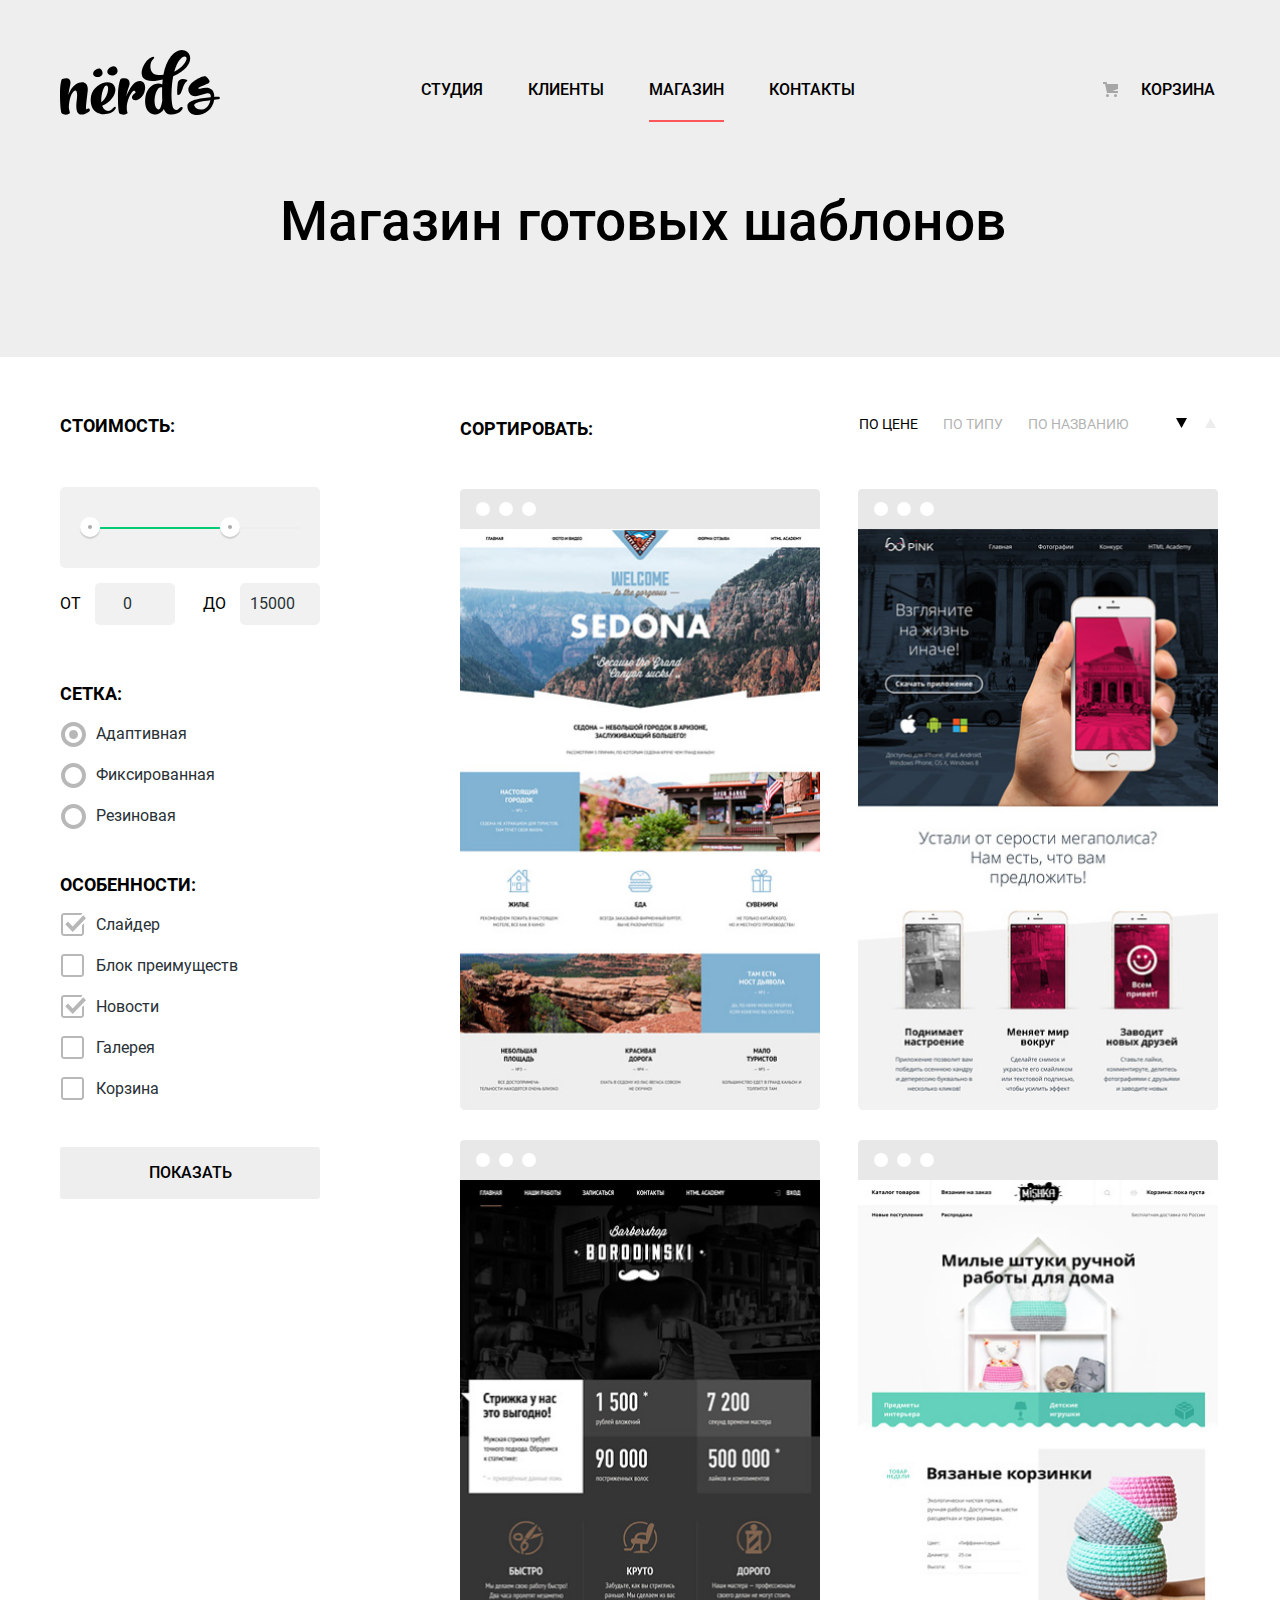
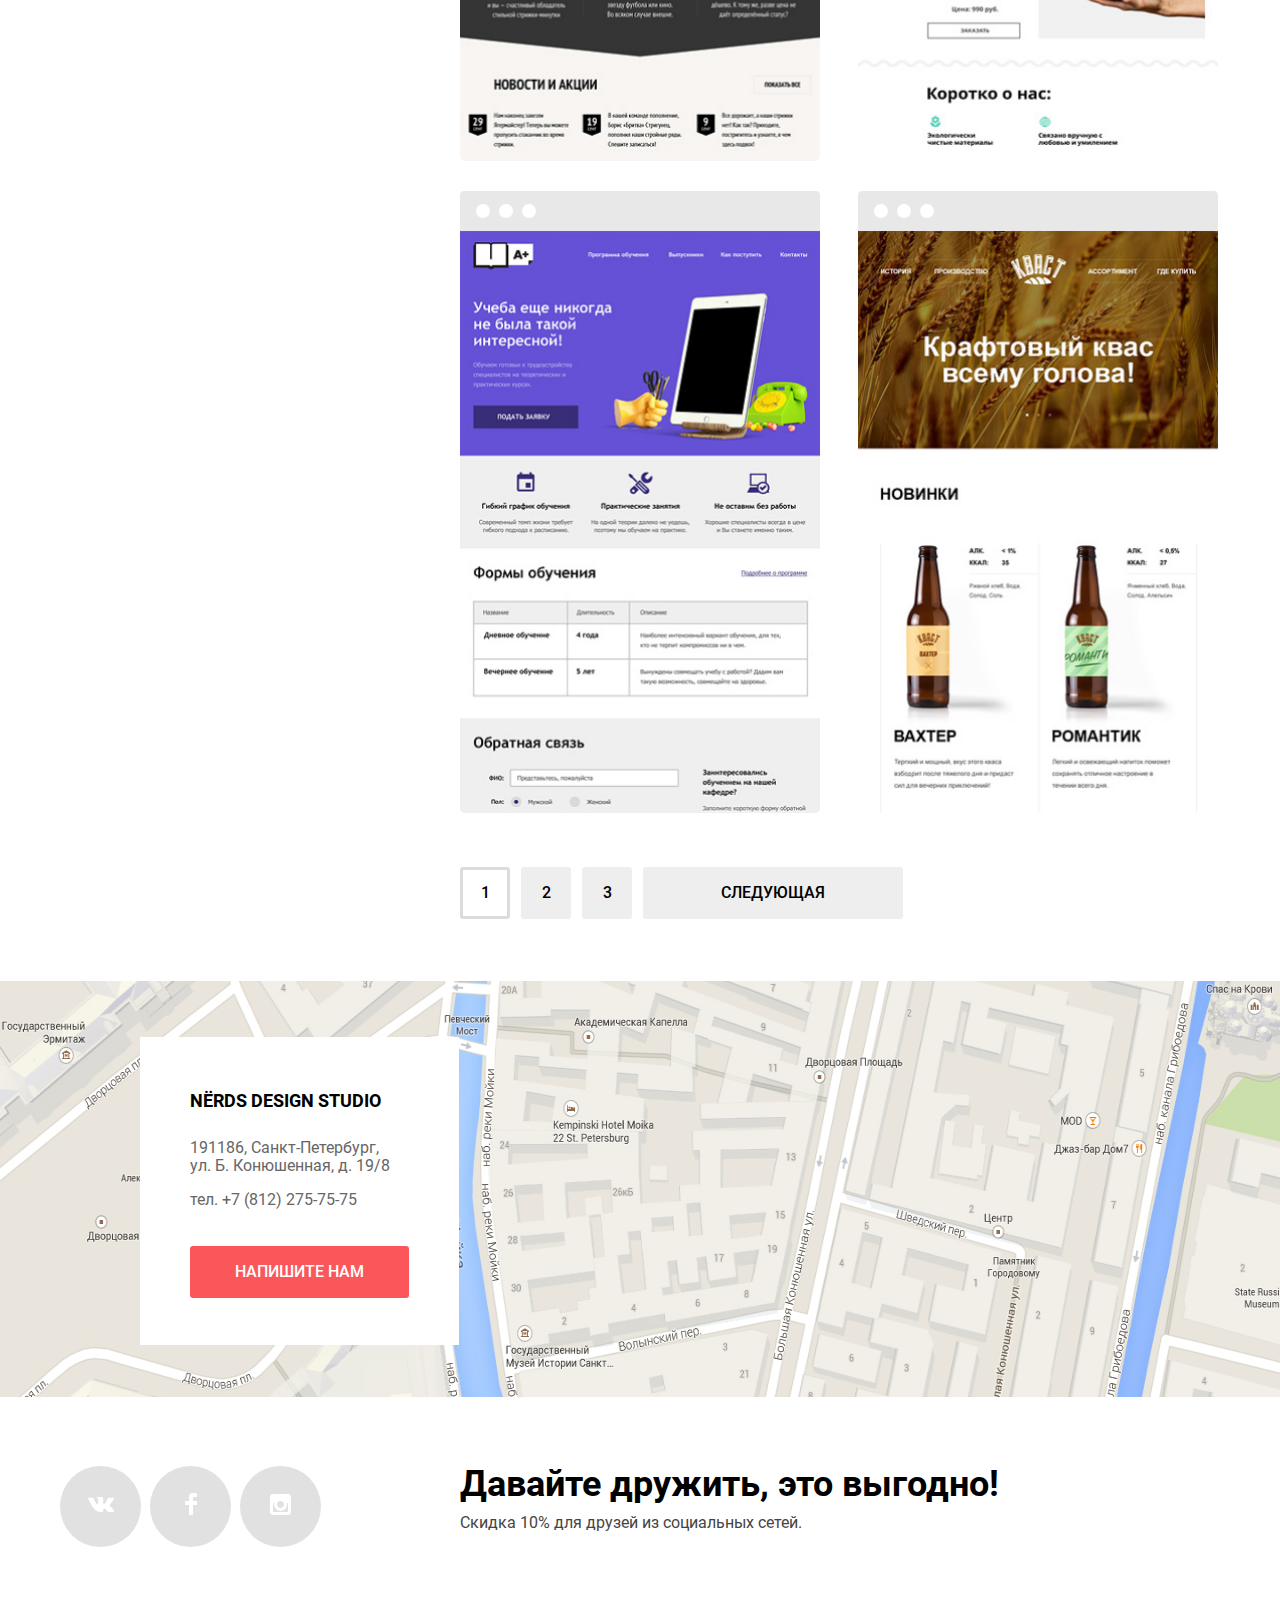
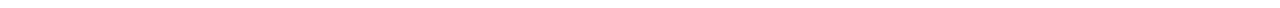
==== commit 26be3b2e: "041120" ====
--- a/inner.html
+++ b/inner.html
@@ -216,17 +216,19 @@
         </section> <!-- catalog results -->
       </div> <!-- page catalog -->
       <section class="map-inner-page">
-        <section class="info-box">
-          <h2 class="info-box-item">nёrds design studio</h2>
-          <p class="info-text">191186, Санкт-Петербург, ул.&nbsp;Б.&nbsp;Конюшенная, д. 19/8</p>
-          <a href="tel:+78122757575" class="superphone">тел. +7 (812) 275-75-75</a>
-          <a href="" class="write-us-btn">напишите нам</a>
-        </section>
+        <div class="info-wrapper">
+          <section class="info-box">
+            <h2 class="info-box-item">nёrds design studio</h2>
+            <p class="info-text">191186, Санкт-Петербург, ул.&nbsp;Б.&nbsp;Конюшенная, д. 19/8</p>
+            <a href="tel:+78122757575" class="superphone">тел. +7 (812) 275-75-75</a>
+            <a href="" class="write-us-btn">напишите нам</a>
+          </section>
+        </div>
         <h2 class="visually-hidden">Как до нас добраться (карта)</h2>
-        <img class="map-hidden" src="img/group-map.jpg" height="416" alt="191186, Санкт-Петербург, ул. Б. Конюшенная ул., дом 19/8">
+        <img class="map-hidden" src="img/group-map.jpg" height="416" width="1440" alt="191186, Санкт-Петербург, ул. Б. Конюшенная ул., дом 19/8">
         <iframe class="map-visual"
           src="https://www.google.com/maps/embed?pb=!1m18!1m12!1m3!1d1998.6037872533277!2d30.320858716096975!3d59.93871648187614!2m3!1f0!2f0!3f0!3m2!1i1024!2i768!4f13.1!3m3!1m2!1s0x4696310fca145cc1%3A0x42b32648d8238007!2z0JHQvtC70YzRiNCw0Y8g0JrQvtC90Y7RiNC10L3QvdCw0Y8g0YPQuy4sIDE5LzgsINCh0LDQvdC60YIt0J_QtdGC0LXRgNCx0YPRgNCzLCAxOTExODY!5e0!3m2!1sru!2sru!4v1602941479708!5m2!1sru!2sru"
-          height="416" style="border:0;" allowfullscreen="" aria-hidden="false" tabindex="0"></iframe>
+          style="border:0;" allowfullscreen="" aria-hidden="false" tabindex="0"></iframe>
       </section>
     </main>
     <footer>
--- a/css/style.css
+++ b/css/style.css
@@ -224,6 +224,13 @@
   margin-bottom: 0px;
 }
 
+.info-wrapper {
+  margin-left: 0px;
+  margin-right: auto;
+  margin-top: 0px;
+  margin-bottom: 0px;
+}
+
 .products {
   max-width: 1160px;
   margin-left: auto;
@@ -596,12 +603,12 @@
 
 .about-company::before {
   position: absolute;
-  background-color: var(-first-grey);
+  background-color: var(--first-grey);
   display: block;
   content: "";
   width: 1158px;
   height: 2px;
-  top: -70px;
+  top: -74px;
   left: 0px;
 }
 
@@ -651,7 +658,7 @@
   font-weight: bold;
   font-size: 36px;
   line-height: 36px;
-  margin-top: 75px;
+  margin-top: 71px;
   margin-bottom: 10px;
 }
 
@@ -892,7 +899,6 @@
 
 .catalog-item {
   background-color: var(--basic-extra-light);
-  box-shadow: 0 0 10px rgba(0, 0, 0, 0.1);
   display: block;
   height: 100%;
   width: auto;
@@ -1210,14 +1216,22 @@
 .map {
   margin-top: 80px;
   position: relative;
+  max-width: 1440px;
+  max-height: 416px;
+  margin-left: auto;
+  margin-right: auto;
+  /* outline: 2px solid red; */
 }
 
 .map-visual {
   width: 100%;
+  height: 416px;
+  /* display: none; */
 }
 
 .map-hidden {
-  width: 100%;
+  height: 416px;
+  width: 1440px;
   position: absolute;
   z-index: -1;
   top: 0;
@@ -1226,7 +1240,9 @@
 
 .map-inner-page {
   margin-top: 62px;
-  margin-left: 0px;
+  max-width: 1440px;
+  margin-left: auto;
+  margin-right: auto;
   position: relative;
 }
 
@@ -1239,7 +1255,7 @@
   background-color: var(--white);
   width: 319px;
   height: 308px;
-  left: 180px;
+  left: 140px;
   bottom: 56px;
 }
 
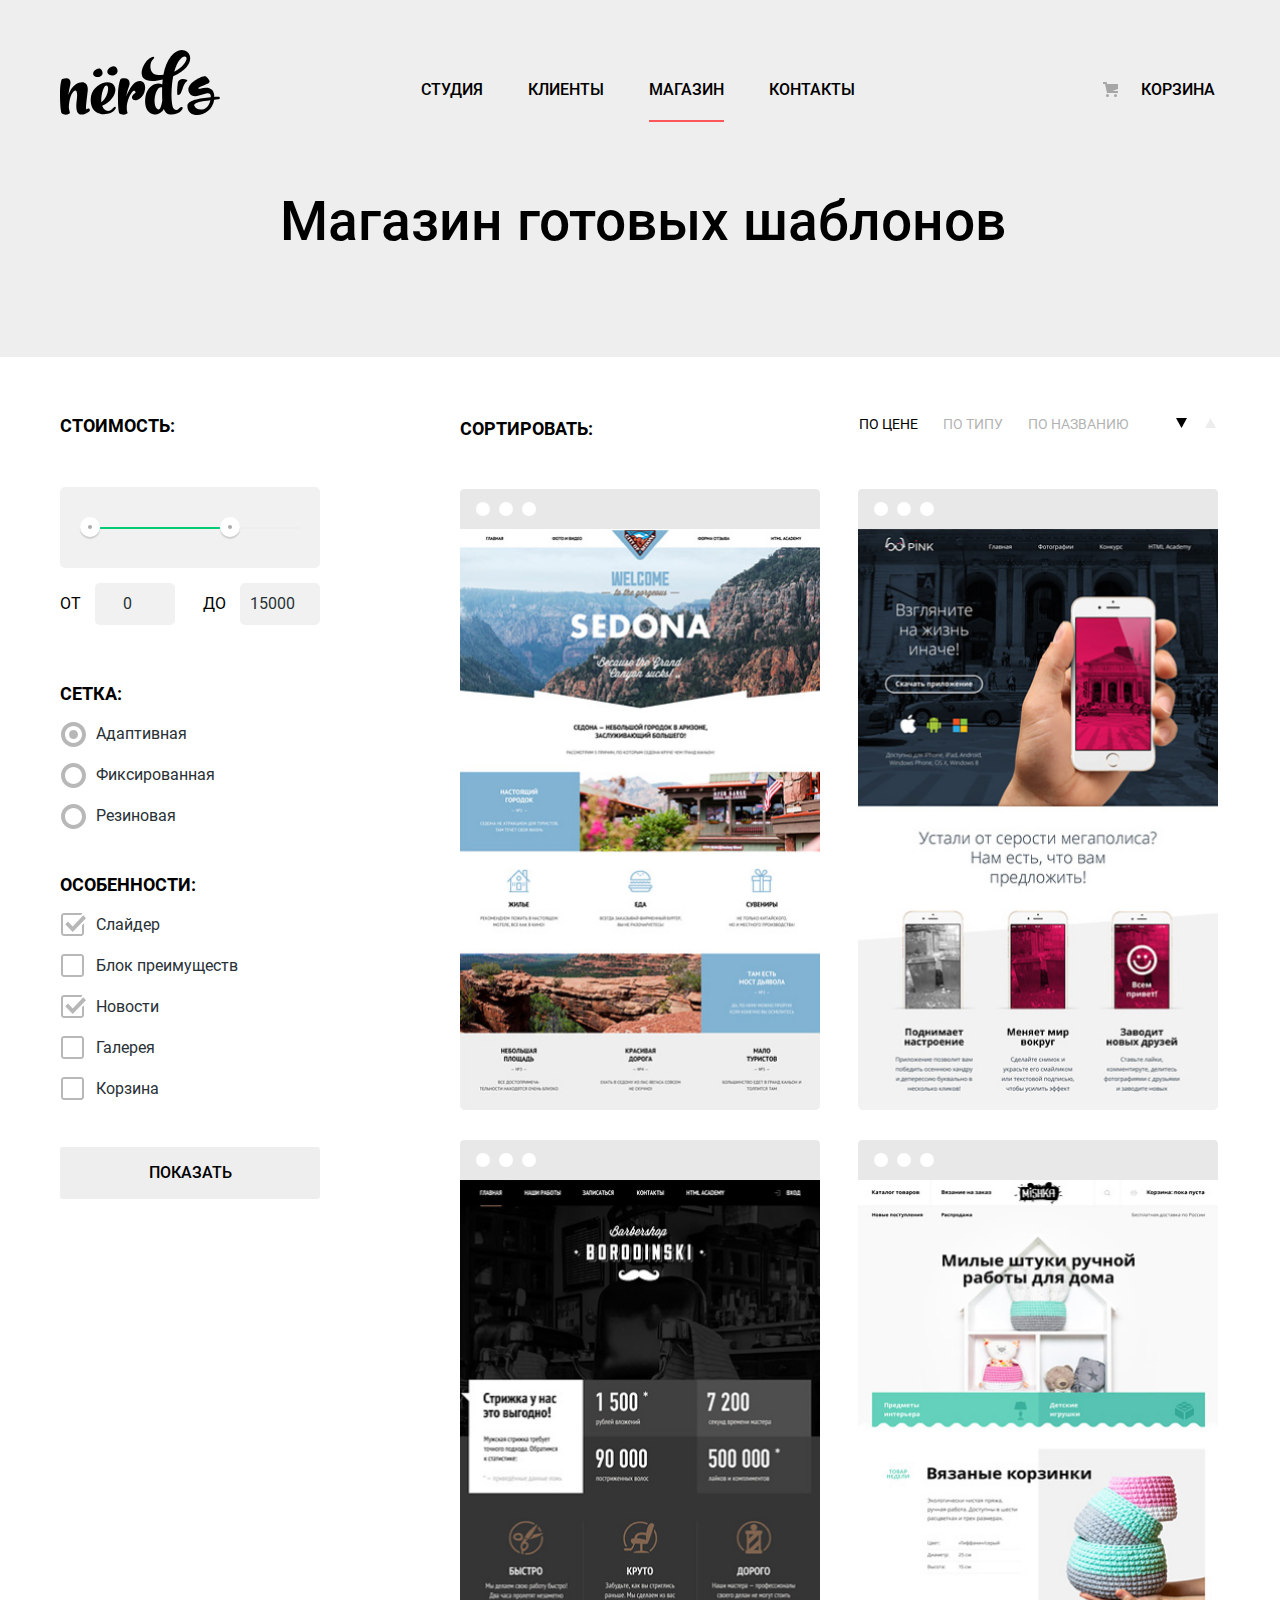
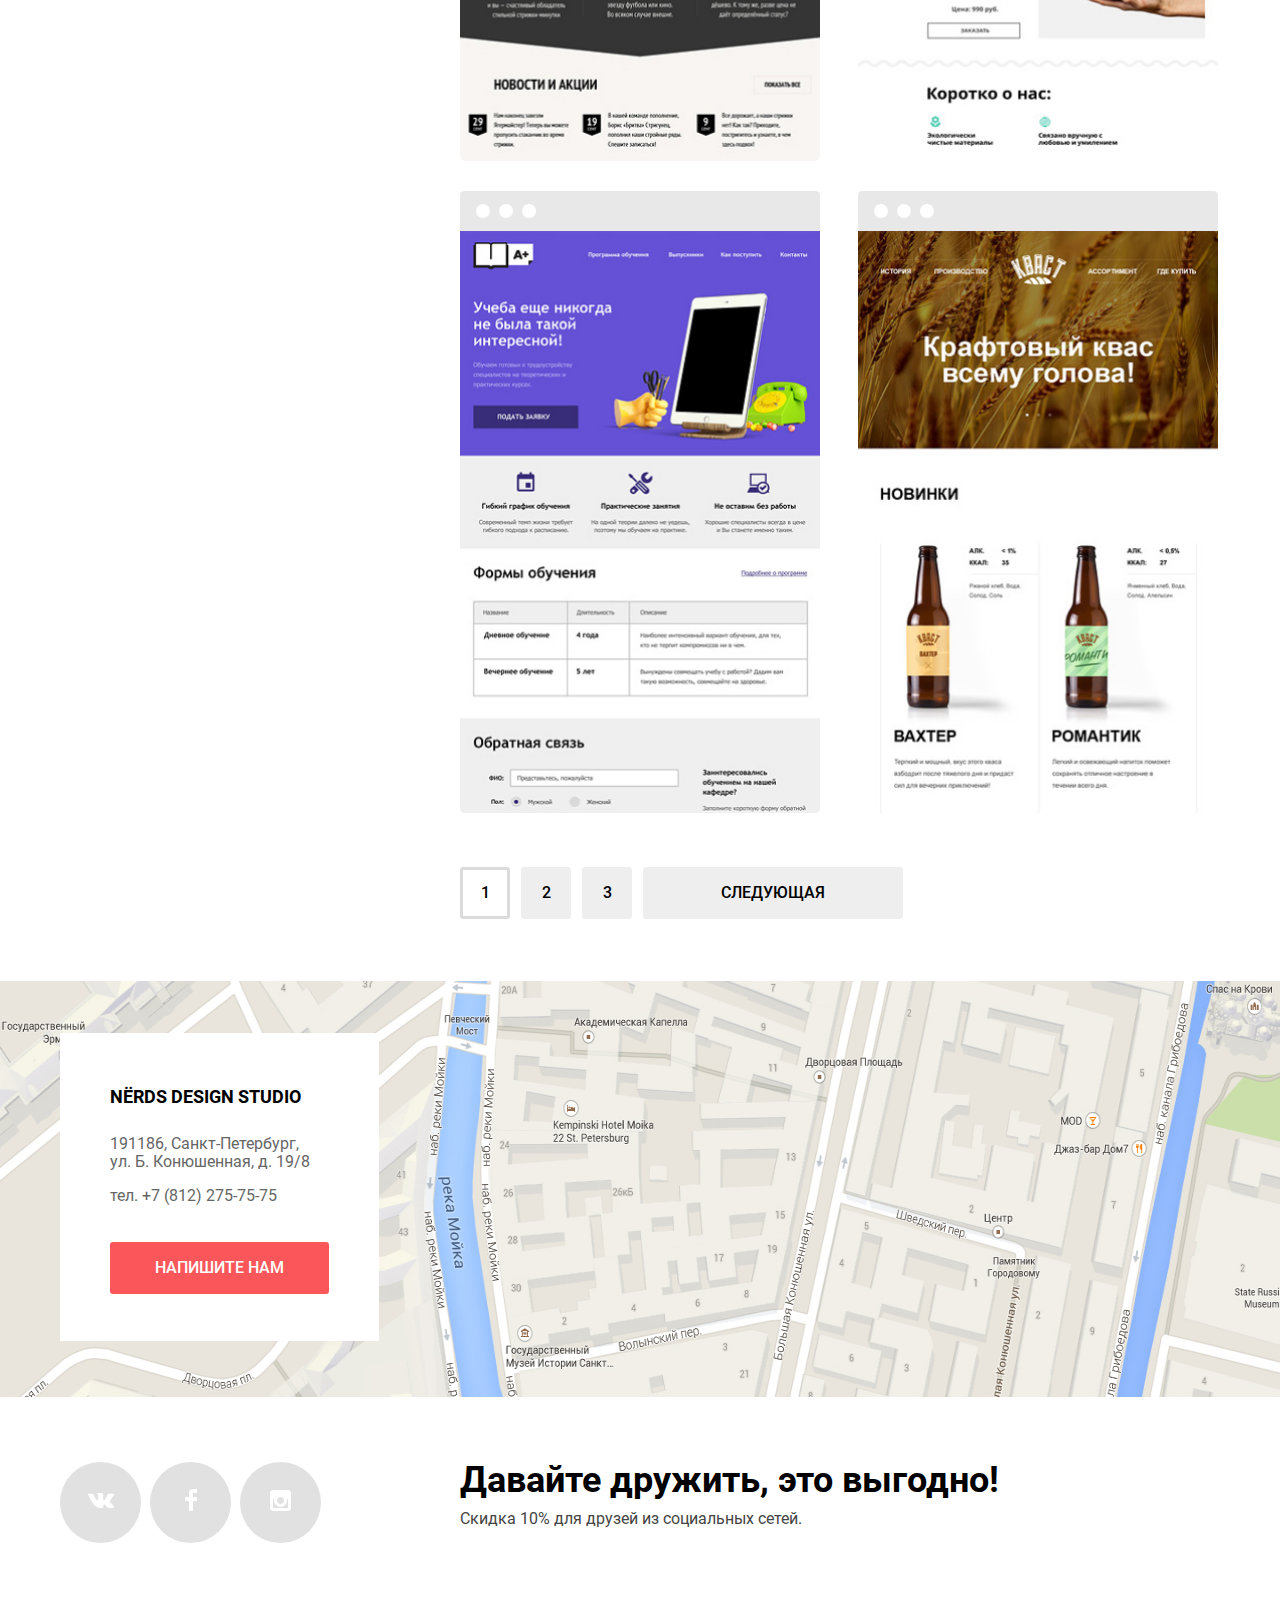
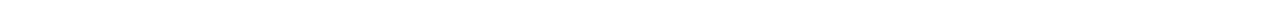
==== commit d97e65ce: "051120" ====
--- a/inner.html
+++ b/inner.html
@@ -216,16 +216,18 @@
         </section> <!-- catalog results -->
       </div> <!-- page catalog -->
       <section class="map-inner-page">
-        <div class="info-wrapper">
-          <section class="info-box">
-            <h2 class="info-box-item">nёrds design studio</h2>
-            <p class="info-text">191186, Санкт-Петербург, ул.&nbsp;Б.&nbsp;Конюшенная, д. 19/8</p>
-            <a href="tel:+78122757575" class="superphone">тел. +7 (812) 275-75-75</a>
-            <a href="" class="write-us-btn">напишите нам</a>
-          </section>
+        <div class="width-wrapper">
+          <div class="info-wrapper">
+            <section class="info-box">
+              <h2 class="info-box-item">nёrds design studio</h2>
+              <p class="info-text">191186, Санкт-Петербург, ул.&nbsp;Б.&nbsp;Конюшенная, д. 19/8</p>
+              <a href="tel:+78122757575" class="superphone">тел. +7 (812) 275-75-75</a>
+              <a href="" class="write-us-btn">напишите нам</a>
+            </section>
+          </div>
         </div>
         <h2 class="visually-hidden">Как до нас добраться (карта)</h2>
-        <img class="map-hidden" src="img/group-map.jpg" height="416" width="1440" alt="191186, Санкт-Петербург, ул. Б. Конюшенная ул., дом 19/8">
+        <img class="map-hidden" src="img/group-map.jpg" height="416" width="1160" alt="191186, Санкт-Петербург, ул. Б. Конюшенная ул., дом 19/8">
         <iframe class="map-visual"
           src="https://www.google.com/maps/embed?pb=!1m18!1m12!1m3!1d1998.6037872533277!2d30.320858716096975!3d59.93871648187614!2m3!1f0!2f0!3f0!3m2!1i1024!2i768!4f13.1!3m3!1m2!1s0x4696310fca145cc1%3A0x42b32648d8238007!2z0JHQvtC70YzRiNCw0Y8g0JrQvtC90Y7RiNC10L3QvdCw0Y8g0YPQuy4sIDE5LzgsINCh0LDQvdC60YIt0J_QtdGC0LXRgNCx0YPRgNCzLCAxOTExODY!5e0!3m2!1sru!2sru!4v1602941479708!5m2!1sru!2sru"
           style="border:0;" allowfullscreen="" aria-hidden="false" tabindex="0"></iframe>
--- a/css/style.css
+++ b/css/style.css
@@ -225,10 +225,12 @@
 }
 
 .info-wrapper {
-  margin-left: 0px;
-  margin-right: auto;
-  margin-top: 0px;
-  margin-bottom: 0px;
+  top: 0;
+/* left: 50%;
+transform: transalteX(-50%); */
+width: 100%;
+height: 100%;
+position: absolute;
 }
 
 .products {
@@ -1216,22 +1218,18 @@
 .map {
   margin-top: 80px;
   position: relative;
-  max-width: 1440px;
-  max-height: 416px;
-  margin-left: auto;
-  margin-right: auto;
-  /* outline: 2px solid red; */
+  width: 100%;
+  height: 416px;
 }
 
 .map-visual {
   width: 100%;
   height: 416px;
-  /* display: none; */
 }
 
 .map-hidden {
   height: 416px;
-  width: 1440px;
+  width: 100%;
   position: absolute;
   z-index: -1;
   top: 0;
@@ -1240,10 +1238,9 @@
 
 .map-inner-page {
   margin-top: 62px;
-  max-width: 1440px;
-  margin-left: auto;
-  margin-right: auto;
   position: relative;
+  width: 100%;
+  height: 416px;
 }
 
 .illustration-width {
@@ -1255,7 +1252,7 @@
   background-color: var(--white);
   width: 319px;
   height: 308px;
-  left: 140px;
+  left: 0px;
   bottom: 56px;
 }
 
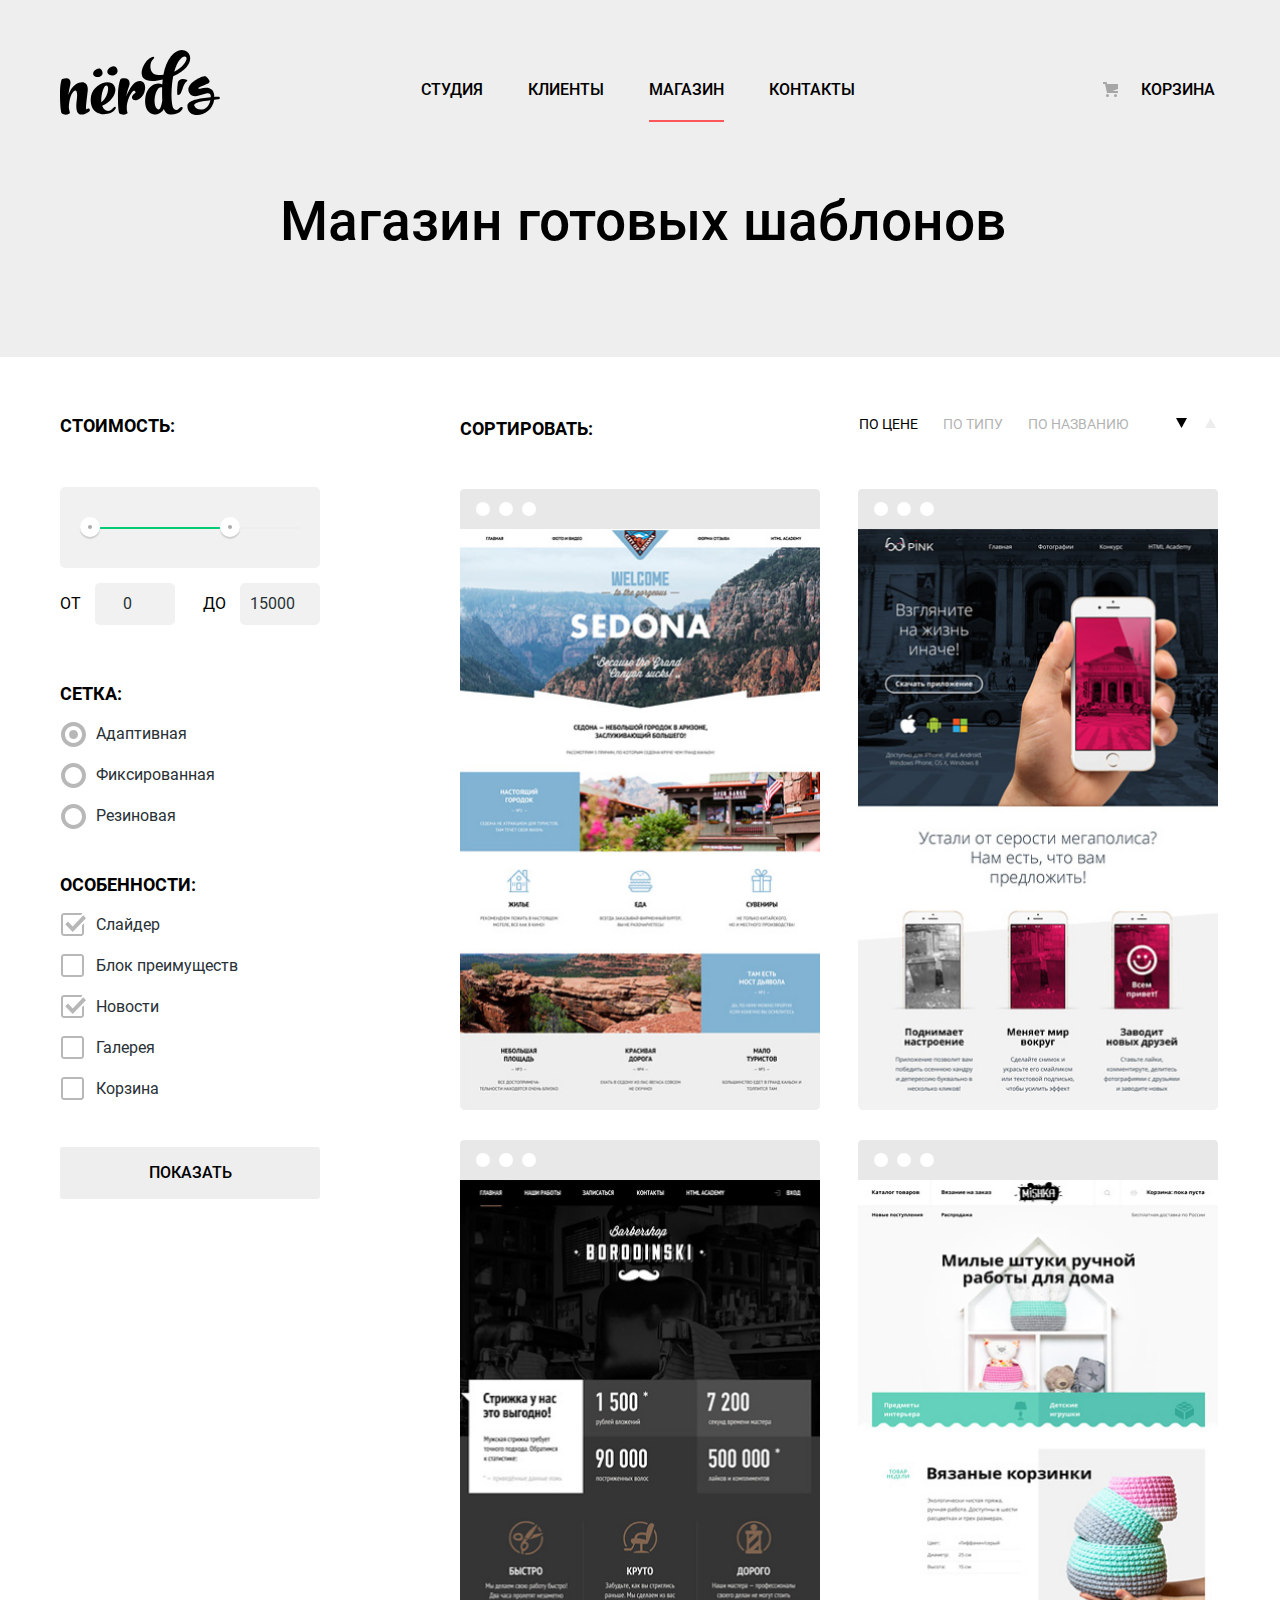
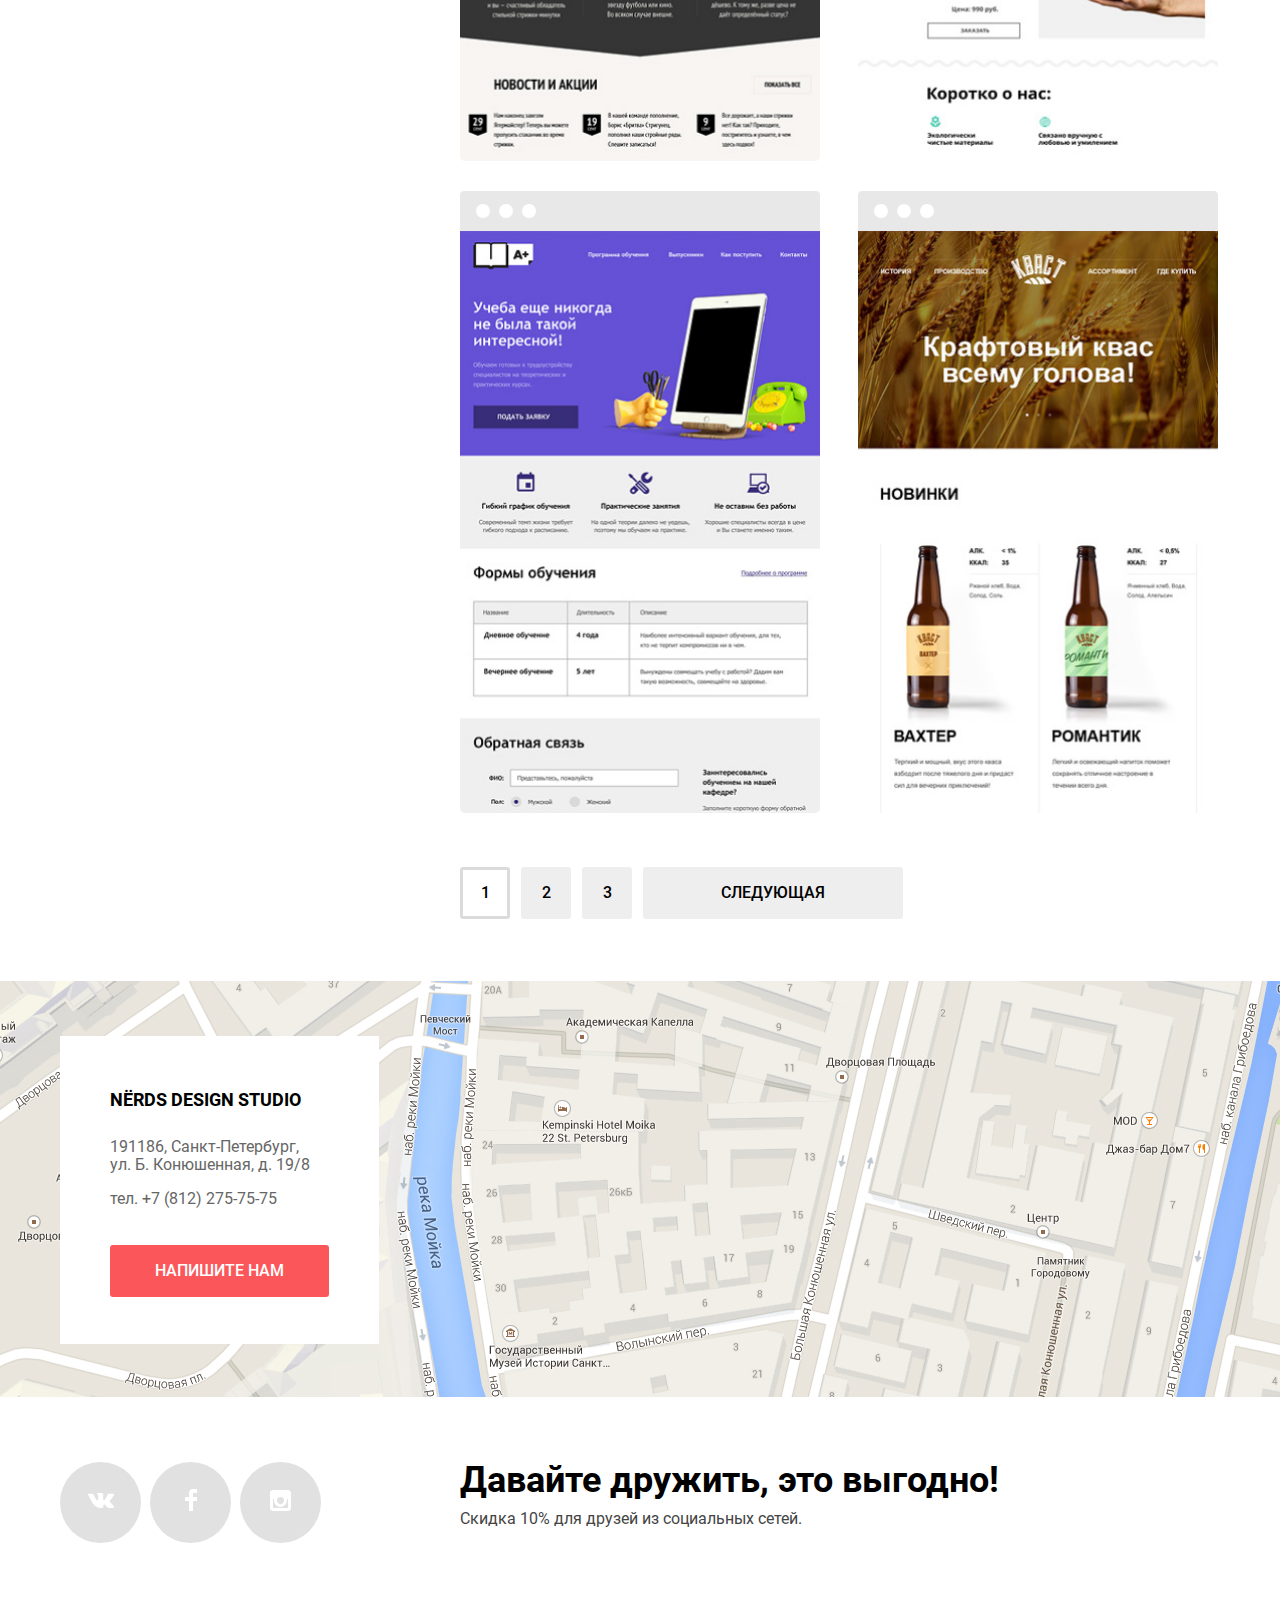
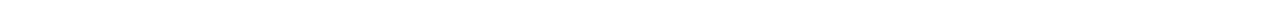
==== commit 0267562f: "061120" ====
--- a/inner.html
+++ b/inner.html
@@ -7,7 +7,7 @@
   <title>HTML Academy: Nerds</title>
   <!-- <link href="https://fonts.googleapis.com/css2?family=Roboto:wght@400;500;700&display=swap" rel="stylesheet">  -->
   <link href="css/normalize.css" rel="stylesheet">
-  <link href="css/style.css" rel="stylesheet">
+  <link href="css/style.min.css" rel="stylesheet">
 </head>
 
 <body>
--- a/css/style.min.css
+++ b/css/style.min.css
@@ -0,0 +1 @@
+@-webkit-keyframes bounce{0%{transform:translateY(-2000px)}70%{transform:translateY(30px)}90%{transform:translateY(-10px)}to{transform:translateY(0)}}@keyframes bounce{0%{transform:translateY(-2000px)}70%{transform:translateY(30px)}90%{transform:translateY(-10px)}to{transform:translateY(0)}}@-webkit-keyframes shake{0%,to{transform:translateX(0)}10%,30%,50%,70%,90%{transform:translateX(-10px)}20%,40%,60%,80%{transform:translateX(10px)}}@keyframes shake{0%,to{transform:translateX(0)}10%,30%,50%,70%,90%{transform:translateX(-10px)}20%,40%,60%,80%{transform:translateX(10px)}}@font-face{font-family:'Roboto';font-style:normal;font-weight:400;src:url(../fonts/roboto.woff2) format('woff2'),url(../fonts/roboto.woff) format('woff')}@font-face{font-family:'Roboto';font-style:normal;font-weight:500;src:url(../fonts/robotomedium.woff2) format('woff2'),url(../fonts/robotomedium.woff) format('woff')}@font-face{font-family:'Roboto';font-style:normal;font-weight:700;src:url(../fonts/robotobold.woff2) format('woff2'),url(../fonts/robotobold.woff) format('woff')}:root{--basic-red: #FB565A;--red: #E74246;--dark-red: #D7373B;--basic-green: #00CA74;--green: #00BC6C;--dark-green: #00AA62;--basic-yellow: #EFC84A;--yellow: #EAB534;--dark-yellow: #E5A722;--white: #FFFFFF;--black: #000000;--antracit: #283136;--first-grey: #EEEEEE;--grey: #DFDFDF;--basic-grey: #D7DCDE;--dark-grey: #D5D5D5;--telegrey: #888888;--light-grey: #E1E1E1;--silver: #B4B9BB;--super-grey: #DBDBDB;--dark-blue: #444444;--perlamutr: #A6A6A6;--mouse-grey: #666666;--blue-elise: #f1f1f1;--aluminium: #ababab;--light-telegrey: #cfcfcf}body{min-width:1160px;margin:0;padding:0;font-family:"Roboto","Arial",sans-serif;font-size:16px;line-height:18px;color:var(--black);background-color:var(--white)}a{text-decoration:none}img{max-width:100%;height:auto}.page-body{min-height:100%;display:grid;grid-template-rows:-webkit-min-content 1fr -webkit-min-content;grid-template-rows:min-content 1fr min-content;align-content:start}.main-header{background-color:var(--first-grey)}.main-navigation{display:grid;grid-template-columns:160px 1fr;-moz-column-gap:201px;column-gap:201px;margin:49px auto 0;max-width:1160px}.logo{width:160px;height:65px}.logo:active path{fill:var(--perlamutr)}.logo-item:hover path{fill:var(--black)}.logo-item:active path{fill:var(--perlamutr)}.site-navigation{list-style:none;display:flex;padding:0;margin:0;flex-wrap:wrap}.inner-main-header{background-color:var(--first-grey);margin:0;padding:0}.main-menu-items{display:block;color:var(--black)}.main-menu-items:hover{color:var(--basic-red)}.main-menu-current,.main-menu-items,.main-menu-items:active,.main-menu-items:hover{font-size:16px;line-height:30px;text-transform:uppercase;font-weight:500}.main-menu-items:active{opacity:.3;color:var(--black)}.main-menu-current{border-bottom:2px solid var(--basic-red)}.current-page{position:relative}.current-page::after{position:absolute;background-color:var(--basic-red);display:block;content:"";width:100%;height:2px;bottom:-17px;left:0;z-index:1}.about-company-btn{text-align:center;display:inline-block;width:240px;text-transform:uppercase;color:var(--white);background:var(--basic-red);border-radius:3px;margin-bottom:80px;box-sizing:border-box;padding-top:17px;padding-bottom:17px;font-weight:500;vertical-align:middle}.about-company-btn:hover{background:var(--red)}.about-company-btn:active{background:var(--dark-red)}.main-wrapper{background-color:var(--first-grey);margin-top:0}.width-wrapper{position:relative;margin-left:auto;margin-right:auto;max-width:1160px;margin-bottom:0}.info-wrapper{left:0;top:0;width:100%;height:100%;position:absolute}.products{max-width:1160px;margin-left:auto;margin-right:auto;margin-top:0;padding-top:77px}.product-list{display:grid;grid-template-columns:1fr 1fr 1fr;list-style:none;-moz-column-gap:39px;column-gap:39px;padding:0;margin:0}.product-item{display:flex;flex-direction:column;max-width:300px;margin:0;padding:0}.advantage-btn{display:inline-block;width:160px;height:100%;text-align:center;text-transform:uppercase;border-radius:3px;color:var(--white);margin-top:32px;box-sizing:border-box;padding-top:17px;padding-bottom:17px;font-weight:500;vertical-align:middle}.advantage-btn-red{background:var(--basic-red)}.advantage-btn-red:hover{background:var(--red)}.advantage-btn-red:active{background:var(--dark-red)}.advantage-btn-green{background:var(--basic-green)}.advantage-btn-green:hover{background:var(--green)}.advantage-btn-green:active{background:var(--dark-green)}.advantage-btn-yellow{background:var(--basic-yellow)}.advantage-btn-yellow:hover{background:var(--yellow)}.advantage-btn-yellow:active{background:var(--dark-yellow)}.social-button{width:81px;height:81px;background-color:var(--light-grey);border-radius:50%;display:flex;justify-content:center;align-items:center}.social-button:hover{background:var(--red)}.social-button:active{background:var(--dark-red)}.social-button:active path{fill:var(--basic-grey)}.close-btn{opacity:.6}.close-btn,.close-btn:active,.close-btn:hover{background:var(--basic-red)}.close-btn:active{opacity:.3}.appointment-item input{background-color:var(--white);border:2px solid var(--basic-grey);border-radius:3px}.appointment-item input:hover{border-color:var(--silver)}.appointment-item input:focus{border-color:var(--black)}.appointment-item input:invalid{border-color:var(--red);color:var(--red)}.filter-btn{background-color:var(--first-grey);display:inline-block;width:260px;height:100%;margin-top:27px;border-radius:3px;font-weight:500;font-size:16px;line-height:18px;text-transform:uppercase;border:0;vertical-align:middle;padding-bottom:17px;padding-top:17px}.filter-btn:hover{background-color:var(--grey);border-radius:3px}.filter-btn:active{background-color:var(--dark-grey);border-radius:3px}.filter-item{font-size:16px;line-height:20px;opacity:.6;display:none}.filter-item,.filter-item:hover{color:var(--antracit)}.filter-item:invalid{color:var(--antracit);opacity:.3}.pagination{display:flex}.pagination-list{list-style:none;display:flex;width:443px;padding:0;margin-bottom:0;margin-top:50px}.pagination-item,.pagination-item-current,.pagination-item-next{border-radius:3px;display:inline-block;height:100%;color:var(--black);text-align:center;box-sizing:border-box;font-weight:500;vertical-align:middle}.pagination-item-current{background-color:var(--white);border:3px solid var(--super-grey);min-width:50px;margin-right:11px;padding-top:14px;padding-bottom:14px}.pagination-item,.pagination-item-next{background-color:var(--first-grey);padding-top:17px;padding-bottom:17px}.pagination-item{min-width:50px;margin-right:11px}.pagination-item-next{min-width:260px;text-transform:uppercase}.pagination-item-next:hover{background-color:var(--grey);border-radius:3px}.pagination-item-next:active{background-color:var(--dark-grey);border-radius:3px}.pagination-item:hover{background-color:var(--grey);border-radius:3px}.pagination-item:active{background-color:var(--dark-grey);border-radius:3px}.sort-by{list-style:none;display:flex;flex-wrap:wrap;padding:0;margin-top:0;width:760px}.sort-by li:nth-of-type(2){margin-left:266px;margin-right:25px}.sort-by li:nth-of-type(3){margin-right:25px}.sort-by-item,.sorting{text-transform:uppercase;display:inline-block}.sorting{font-weight:700;font-size:18px;line-height:30px;margin:0;padding:0;vertical-align:top}.sort-by-item{font-size:14px;line-height:18px;opacity:.3;vertical-align:middle}.sort-by-item:hover{opacity:.6}.current-sort,.sort-by-item:active{opacity:1}.visually-hidden{display:none}.principles{padding-top:80px;margin-top:0;margin-bottom:0;font-weight:500;font-size:55px;line-height:55px;max-width:520px}.tagline,.top-ten{color:var(--antracit);font-size:16px;line-height:24px;margin:0;padding:0;max-width:420px}.top-ten{max-width:230px}.slide-tagline{padding-top:25px;padding-bottom:40px}.product-type{font-weight:700;font-size:24px;line-height:30px;text-transform:uppercase;margin:25px 0 16px}.about-company{font-weight:500;font-size:45px;line-height:45px;margin-top:155px;margin-bottom:34px;position:relative}.about-company::before{position:absolute;background-color:var(--first-grey);display:block;content:"";width:1158px;height:2px;top:-74px;left:0}.img-item{margin-top:121px}.services{font-weight:700;font-size:16px;line-height:24px;text-transform:uppercase;margin-top:40px;margin-bottom:23px}.figure{font-weight:700;font-size:45px;line-height:64px;margin-bottom:10px}.percent{font-weight:700;font-size:26px;line-height:40px}.footer-tagline-inner,.footer-tagline-main{font-weight:700;font-size:36px;line-height:36px;margin-top:65px;margin-bottom:10px}.footer-tagline-main{margin-top:71px}.footer-promo{color:var(--dark-blue);font-size:16px;line-height:22px;margin-bottom:74px;margin-top:0;padding:0}.header-item{font-weight:500;font-size:55px;line-height:55px;margin-left:220px;margin-top:80px;margin-bottom:108px;max-width:1160px}.filter-name{font-weight:700;font-size:18px;line-height:30px;text-transform:uppercase;padding-left:0;margin-bottom:15px}.cart{position:relative}.cart::before{content:url(../img/cart-icon.svg);position:absolute;width:15px;height:15px;top:2px;right:97px}.index-columns{display:grid;list-style:none;-moz-column-gap:149px;column-gap:149px;grid-template-columns:651px 360px;margin:0;padding:0}.approach{font-weight:700;font-size:16px;line-height:24px;text-transform:uppercase;text-align:center;margin-top:37px;margin-bottom:31px}.feature-items{display:grid;grid-template-columns:119px 120px 1fr;list-style:none;padding:0;margin:0}.approach-items{display:flex;flex-direction:column;text-align:left;color:var(--antracit);font-size:16px;line-height:18px;padding:0;margin:0}.percent{vertical-align:top}.tagline-list{list-style:none}.tag-items{margin-bottom:24px;position:relative}.tag-items::before{position:absolute;background-color:var(--basic-red);display:block;content:"";width:25px;height:2px;top:10px;left:-40px}.tagline-list:last-child{margin-bottom:75px}.logo-list{list-style:none;display:flex;flex-wrap:wrap;justify-content:space-between;padding-top:45px;padding-bottom:35px;padding-left:0;margin:0;border-top:2px solid var(--first-grey);border-bottom:2px solid var(--first-grey)}.logo-item{width:23%;height:100px;display:flex;justify-content:center;align-items:center;position:relative;margin-top:0;margin-bottom:0}.logo-block{opacity:.2}.logo-block:hover{opacity:1}.logo-block:active{opacity:.1}.logo-item::after{position:absolute;background-color:var(--first-grey);display:block;content:"";width:52px;height:1px;top:45px;right:-40px;transform:rotate(-90deg)}.logo-item:last-of-type::after{display:none}.container-footer{display:grid;grid-template-columns:261px 1fr;-moz-column-gap:139px;column-gap:139px;margin-left:auto;margin-right:auto;max-width:1160px;align-items:center}.social-nets{display:flex;list-style:none;justify-content:space-between;padding:0;margin-top:20px}.slider-list{list-style:none;margin:0;padding:0}.slider{position:relative}.page-catalog{display:grid;grid-template-columns:260px 1fr;-moz-column-gap:140px;column-gap:140px;margin-left:auto;margin-right:auto;padding-top:57px;max-width:1160px;margin-bottom:0;padding-bottom:0}.catalog-results{display:flex;flex-direction:column;padding:0;margin:0}.catalog-list{list-style:none;display:grid;grid-template-columns:360px 360px;-moz-column-gap:38px;column-gap:38px;row-gap:66px;padding:69px 0 0;margin:0;width:760px;height:auto}.catalog-block{position:absolute;bottom:0;left:0;width:100%;background-color:var(--first-grey);border-radius:3px;display:none}.catalog-item{background-color:var(--basic-extra-light);display:block;height:100%;width:auto;position:relative}.catalog-item:hover .catalog-block{display:block}.catalog-item::before{position:absolute;content:url(../img/browser.svg);top:-40px;right:0;opacity:.12}.catalog-item:hover::before{opacity:1}.range-item{margin:0;padding:0;border:0}.range-filter{width:260px;margin-top:49px}.range-item legend{font-size:18px;line-height:24px;text-transform:uppercase;font-weight:700}.range-controls{position:relative;height:41px;margin-bottom:15px;padding-top:40px;padding-right:20px;padding-left:20px;background-color:var(--blue-elise);border-radius:5px}.scale{height:2px;background:var(--first-grey)}.bar{width:70%;height:2px;background:var(--basic-green)}.toggle{position:absolute;top:30px;left:0;width:8px;height:8px;padding:2px;background-color:var(--aluminium);border:8px solid var(--white);border-radius:50%;box-shadow:0 2px 1px 0 var(--light-telegrey);cursor:pointer}.toggle-min{left:20px}.toggle-max{left:160px}.price-controls{display:flex;justify-content:space-between}.price-controls label{text-transform:uppercase;font-family:"Roboto","Arial",sans-serif;font-size:16px;line-height:22px}.price-controls input{width:60px;padding:10px;margin-left:10px;text-align:center;color:var(--antracit);border:0;border-radius:5px;background:var(--blue-elise);font-family:inherit;font-size:inherit;line-height:22px}.filter-list{list-style:none;font-size:16px;line-height:19px;padding:0;margin:0}.filter-list-checkbox,.filter-list-radio{display:flex;flex-direction:column;justify-content:space-between;width:190px;padding:0;margin:0}.filter-option{font-size:16px;line-height:19px;color:var(--antracit);padding-left:36px;margin-bottom:22px}.filter-rubber{margin-bottom:15px}.filter-option label{position:relative;display:block}.filter-input-checkbox+label::before{content:url(../img/checkbox-off.svg);position:absolute;top:-2px;left:-35px;width:23px;height:23px}.filter-input-checkbox:checked+label::before,.filter-input-checkbox:checked+label:hover::before{content:url(../img/checkbox-on.svg);position:absolute;top:-2px;left:-35px;width:23px;height:23px}.filter-input-checkbox:checked+label:hover::before{content:url(../img/checkbox-on-hover.svg)}.filter-input-checkbox+label:hover::before{content:url(../img/checkbox-off-hover.svg);position:absolute;top:-2px;left:-35px;width:23px;height:23px}.filter-input-radio+label::before,.filter-input-radio+label:hover::before{content:url(../img/radio-off.svg);position:absolute;top:-2px;left:-35px;width:23px;height:23px}.filter-input-radio+label:hover::before{content:url(../img/radio-off-hover.svg)}.filter-input-radio:checked+label::before,.filter-input-radio:checked+label:hover::before{content:url(../img/radio-on.svg);position:absolute;top:-2px;left:-35px;width:23px;height:23px}.filter-input-radio:checked+label:hover::before{content:url(../img/radio-on-hover.svg)}.filter-input-checkbox+label:disabled::before,.filter-input-radio+label:disabled::before{content:url(../img/radio-off-disabled.svg);position:absolute;top:-2px;left:-35px;width:23px;height:23px}.filter-input-checkbox+label:disabled::before{content:url(../img/checkbox-off-disabled.svg)}.values{color:var(--antracit);font-size:16px;line-height:24px}.site-navigation li{padding-top:26px}.site-navigation li:not(:nth-of-type(5)){margin-right:45px}.site-navigation li:nth-of-type(4){margin-right:286px}.slider-controls{position:absolute;bottom:98px;right:530px;z-index:20;display:flex;width:96px;justify-content:space-around}.slider-controls button{padding:0;width:18px;height:18px;background-color:var(--white);border:2px solid var(--white);border-radius:50%;cursor:pointer}.slider-controls .current{background-color:var(--white);background-image:url(../img/ellipse.svg);background-position:center;background-repeat:no-repeat}.slide{display:none}.slide-current{display:block;min-width:1160px;background-repeat:no-repeat;background-position:bottom right}.expensive,.hardcore,.math{background-color:var(--first-grey);background-image:url(../img/nerds-index-slide1.png)}.hardcore,.math{background-image:url(../img/nerds-index-slide2.png)}.hardcore{background-image:url(../img/slide3-hardcore.png)}.map{margin-top:79px;position:relative}.map,.map-hidden,.map-visual{width:100%;height:416px}.map-hidden{position:absolute;z-index:-1;top:0;left:0;-o-object-fit:cover;object-fit:cover}.map-inner-page{margin-top:62px;position:relative;width:100%;height:416px}.illustration-width{width:100%}.info-box{position:absolute;background-color:var(--white);width:319px;height:308px;left:0;top:55px}.info-box-item{font-weight:700;font-size:18px;line-height:30px;text-transform:uppercase;margin-left:50px;margin-top:49px;padding:0}.info-text,.superphone{margin-left:50px;color:var(--mouse-grey)}.info-text{margin-top:23px;font-size:16px;line-height:18px}.superphone{margin-top:20px}.pop-up label,.superphone,.write-us-btn{font-size:16px;line-height:18px}.write-us-btn{display:inline-block;width:219px;box-sizing:border-box;background-color:var(--basic-red);border-radius:3px;color:var(--white);text-transform:uppercase;font-weight:500;padding-top:17px;padding-bottom:17px;text-align:center;margin-left:50px;margin-top:37px;vertical-align:middle}fieldset{border:0;padding:0;margin:0}.filter-block{margin-top:54px}.filter-features{margin-top:30px}.icon-down{margin-left:47px}.icon-up-grey{margin-left:18px}.pop-up{display:none}.modal-show{display:block;position:fixed;top:50%;left:50%;transform:translate(-50%,-50%);background-color:var(--white);width:960px;height:590px;box-shadow:0 0 10px rgba(0,0,0,.1);-webkit-animation:bounce .6s;animation:bounce .6s}.modal-error{-webkit-animation:shake .6s;animation:shake .6s}.modal-text{font-weight:700;font-size:45px;line-height:53px;margin-left:100px;margin-top:60px}.pop-up label{font-weight:700}.pop-up-container{margin-left:100px;display:flex;flex-wrap:wrap;max-width:761px;height:auto}.pop-up-block{display:flex;flex-direction:column}.pop-up-block input[type=email],.pop-up-block input[type=text]{box-sizing:border-box;width:360px;padding-top:15px;padding-bottom:17px;padding-left:15px;font-size:16px;line-height:18px;color:var(--dark-blue);opacity:.5;border:2px solid var(--basic-grey);border-radius:3%}.pop-up-block input[type=text]:hover{border:2px solid var(--silver)}.pop-up-block input[type=text]:focus{border:2px solid var(--black);color:var(--black);opacity:1}.pop-up-block input[type=email]:invalid{border:2px solid var(--red);color:var(--red)}.pop-up-email{margin-left:35px}.pop-up-item{margin-bottom:10px}.pop-up-text{width:100%;margin-top:20px}.pop-up-block textarea{box-sizing:border-box;width:760px;height:118px;padding-top:15px;padding-left:15px;font-size:16px;line-height:18px;color:var(--dark-blue);opacity:.5;border:2px solid var(--basic-grey);border-radius:2%}.send-btn{text-align:center;display:inline-block;padding:auto;width:259px;height:50px;text-transform:uppercase;color:var(--white);background:var(--basic-red);border-radius:3px;margin-bottom:80px;box-sizing:border-box;margin-left:100px;margin-top:32px;border:0;vertical-align:middle}.pop-up-close{position:absolute;top:70px;right:90px;width:21px;height:21px;border:0;cursor:pointer;background-color:var(--white)}.pop-up-close::after,.pop-up-close::before{content:"";position:absolute;top:10px;left:0;width:26px;height:4px;background-color:var(--basic-red);opacity:30%}.pop-up-close::before{transform:rotate(45deg)}.pop-up-close::after{transform:rotate(-45deg)}.pop-up-close:hover:after,.pop-up-close:hover:before{opacity:100%;background-color:var(--basic-red)}.pop-up-close:active:after,.pop-up-close:active:before{opacity:15%;background-color:var(--basic-red)}.catalog-header{text-transform:uppercase;color:var(--black);font-size:18px;line-height:30px;font-weight:700;margin-left:135px;margin-top:32px}.catalog-header:hover{color:var(--basic-red)}.catalog-header:active{color:var(--black);opacity:40%}.catalog-text{font-size:16px;line-height:18px;color:var(----mouse-grey);text-align:center;max-width:255px;margin:20px auto 33px}.catalog-price{display:inline-block;width:200px;text-align:center;text-transform:uppercase;border-radius:3px;color:var(--white);box-sizing:border-box;padding-top:17px;padding-bottom:17px;font-weight:500;background-color:var(--basic-red);margin-left:80px;margin-bottom:42px;vertical-align:middle}.catalog-price:hover{background:var(--red)}.catalog-price:active{background:var(--dark-red)}.icon-opacity:hover path{fill:var(--perlamutr)}.icon-opacity:active path{fill:var(--black)}
